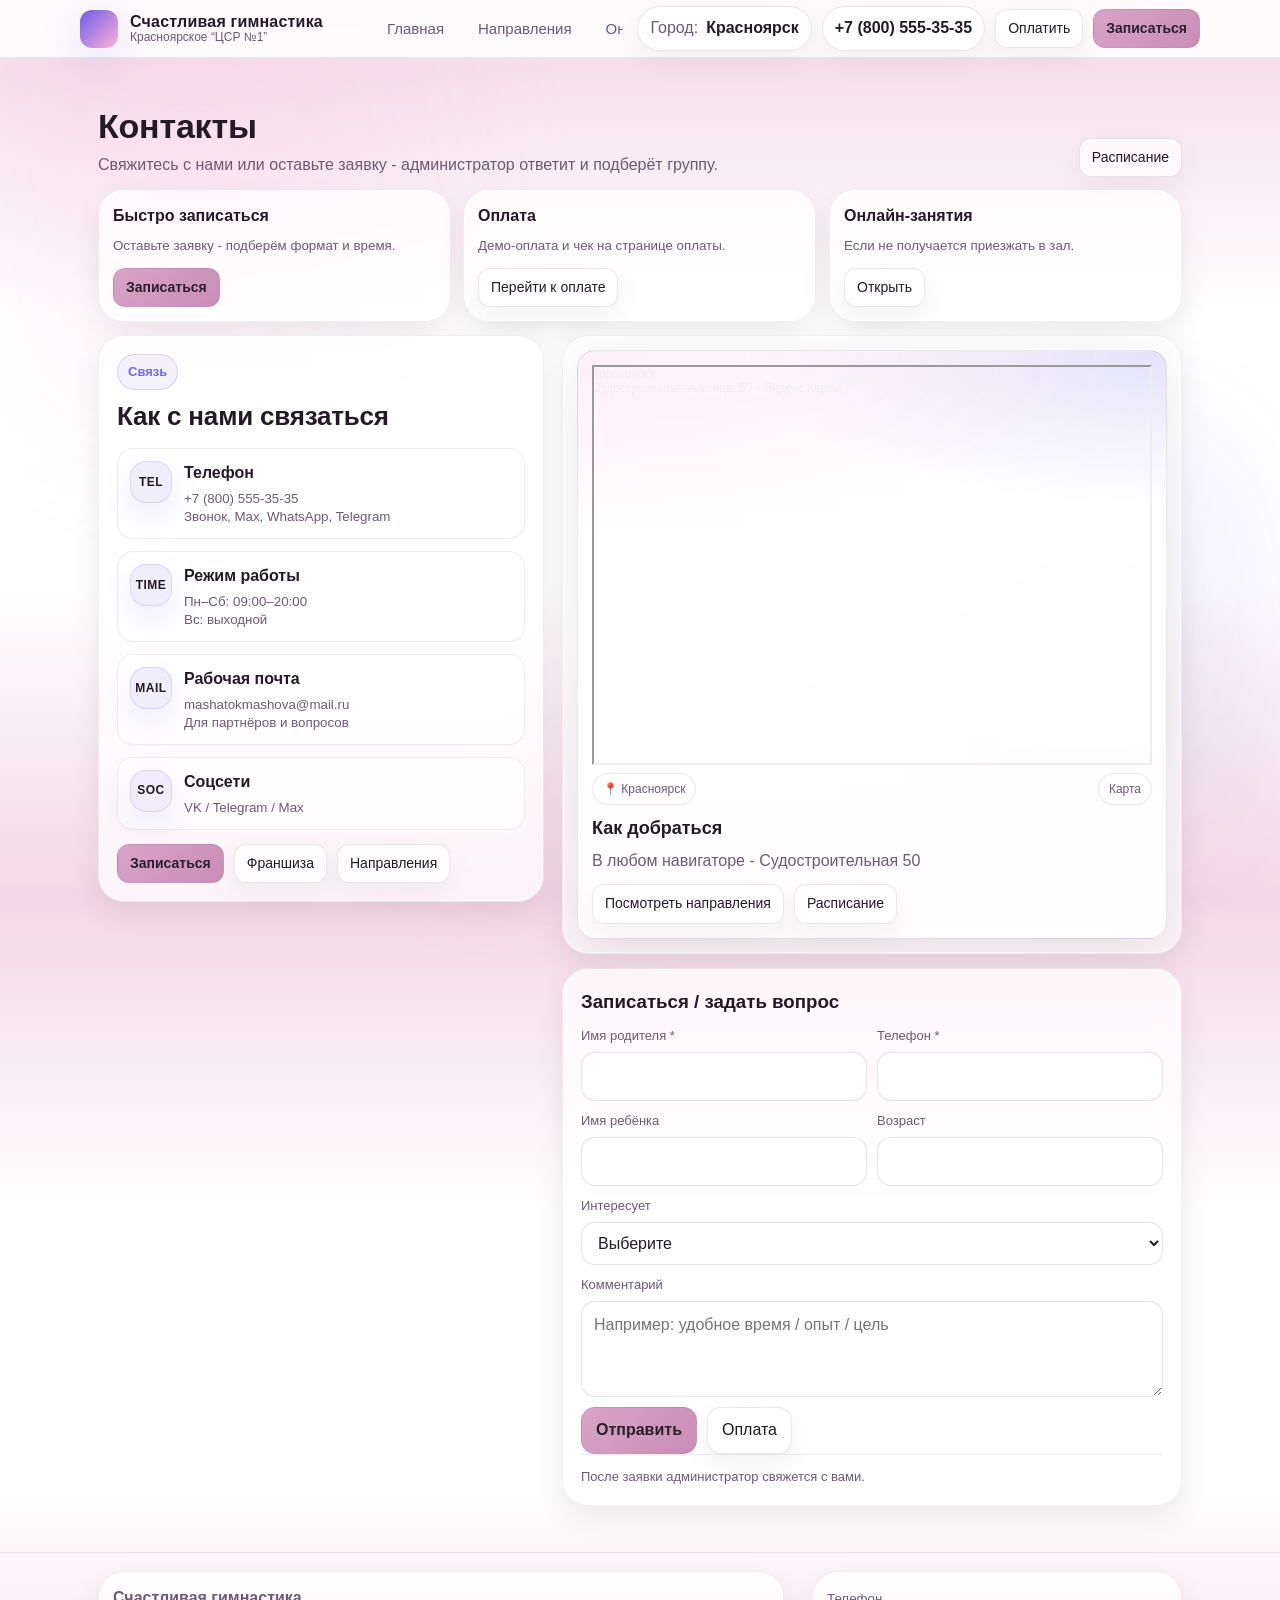
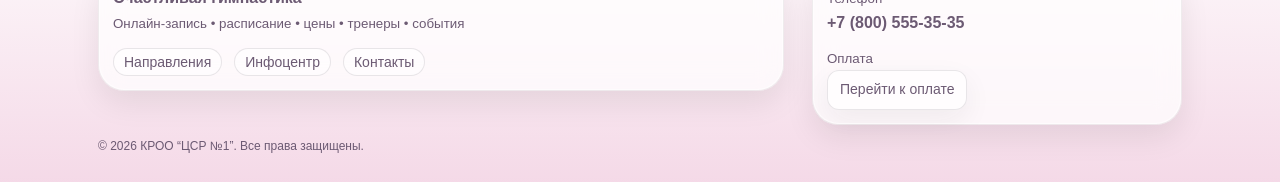
==== contacts.html @ ccf38a75 "w8_4_review" ====
<!-- contacts.html -->
<!doctype html>
<html lang="ru">
<head>
  <meta charset="utf-8" />
  <meta name="viewport" content="width=device-width,initial-scale=1" />
  <title>Контакты - Счастливая гимнастика</title>
  <meta name="description" content="Контакты школы: телефон, адрес, режим работы, запись." />
  <link rel="stylesheet" href="assets/css/style.css" />

  <style>
    .contactGrid{
      display:grid;
      grid-template-columns: 1.2fr .8fr;
      gap:18px;
      align-items:start;
      margin-top:12px;
    }
    @media (max-width: 980px){
      .contactGrid{ grid-template-columns: 1fr; }
    }

    .contactCard{ padding:18px; }
    .contactList{ margin-top:12px; display:grid; gap:12px; }

    .cItem{
      display:flex;
      gap:12px;
      align-items:flex-start;
      padding:12px 12px;
      border-radius:16px;
      border:1px solid rgba(35,26,38,.08);
      background: rgba(255,255,255,.65);
    }
    .cIcon{
      width:42px;
      height:42px;
      border-radius:16px;
      display:grid;
      place-items:center;
      background: rgba(108,92,231,.10);
      border:1px solid rgba(108,92,231,.18);
      box-shadow: 0 12px 32px rgba(108,92,231,.12);
      flex:0 0 auto;
      font-weight:900;
      letter-spacing:.5px;
      font-size:12px;
    }
    .cBody strong{ display:block; margin-bottom:4px; }
    .cBody small{ color:var(--muted); display:block; line-height:1.35; }

    .contactActions{
      margin-top:14px;
      display:flex;
      gap:10px;
      flex-wrap:wrap;
    }

    .mapCard{ padding:14px; overflow:hidden; }
    .mapMock{
      border-radius:18px;
      border:1px solid rgba(35,26,38,.10);
      background:
        radial-gradient(900px 320px at 0% 0%, rgba(255,179,217,.22), transparent 60%),
        radial-gradient(700px 260px at 100% 0%, rgba(108,92,231,.18), transparent 60%),
        rgba(255,255,255,.78);
      box-shadow: 0 18px 60px rgba(35,26,38,.10);
      min-height: 320px;
      padding:14px;
      display:flex;
      flex-direction:column;
      justify-content:space-between;
    }
    .mapMockTop{
      display:flex;
      justify-content:space-between;
      gap:10px;
      align-items:flex-start;
    }
    .mapPin{
      display:inline-flex;
      gap:8px;
      align-items:center;
      padding:6px 10px;
      border-radius:999px;
      background: rgba(255,255,255,.78);
      border:1px solid rgba(35,26,38,.10);
      color: var(--muted);
      font-size:12px;
      white-space:nowrap;
    }
    .mapTitle{
      margin:10px 0 6px;
      font-size:18px;
    }
    .mapText{
      margin:0;
      color:var(--muted);
      line-height:1.45;
      max-width: 520px;
    }
    .mapFoot{
      display:flex;
      gap:10px;
      flex-wrap:wrap;
      margin-top:12px;
    }

    /* форма */
    .contactForm{ padding:18px; }
    .contactForm .grid2{ grid-template-columns: 1fr 1fr; }
    @media (max-width: 520px){
      .contactForm .grid2{ grid-template-columns: 1fr; }
    }

    /* маленький блок “быстро” */
    .quickRow{
      display:grid;
      grid-template-columns: repeat(3, 1fr);
      gap:12px;
      margin-top:12px;
    }
    @media (max-width: 980px){
      .quickRow{ grid-template-columns: 1fr; }
    }
    .quick{
      padding:14px;
    }
    .quick strong{ display:block; margin-bottom:4px; }
    .quick small{ color:var(--muted); }
  </style>
</head>
<body>

  <div class="topbar">
    <div class="container">
      <div class="header">
        <a class="brand" href="index.html">
          <div class="brand__logo" aria-hidden="true"></div>
          <div class="brand__text">
            <div class="brand__name">Счастливая гимнастика</div>
            <div class="brand__tag">Красноярское “ЦСР №1”</div>          </div>
        </a>

        <nav class="nav">
          <a href="index.html">Главная</a>
          <a href="directions.html">Направления</a>
          <a href="online.html">Онлайн-занятия</a>
          <a href="gallery.html">Галерея</a>
          <a href="team.html">Тренеры</a>
          <a href="infocenter.html">Инфоцентр</a>
          <a href="franchise.html">Франшиза</a>
          <a class="active" href="contacts.html">Контакты</a>
        </nav>

        <div class="header__right">
          <span class="pill">Город: <strong>Красноярск</strong></span>
          <a class="pill" href="tel:+78005553535"><strong>+7 (800) 555-35-35</strong></a>
          <a class="btn btn--sm" href="pay.html" target="_blank" rel="noopener">Оплатить</a>
          <a class="btn btn--brand btn--sm" href="#write">Записаться</a>
          <button class="burger" data-burger aria-label="Открыть меню">≡</button>
        </div>
      </div>

      <div class="mobileNav" data-mobile-nav>
        <a href="index.html">Главная</a>
        <a href="directions.html">Направления</a>
        <a href="online.html">Онлайн-занятия</a>
        <a href="gallery.html">Галерея</a>
        <a href="team.html">Тренеры</a>
        <a href="infocenter.html">Инфоцентр</a>
        <a href="franchise.html">Франшиза</a>
        <a class="active" href="contacts.html">Контакты</a>
      </div>
    </div>
  </div>

  <main class="section">
    <div class="container">
      <div class="section__head">
        <div>
          <h1 class="h2" style="font-size:34px;">Контакты</h1>
          <p class="sub">Свяжитесь с нами или оставьте заявку - администратор ответит и подберёт группу.</p>
        </div>
        <a class="btn btn--sm" href="infocenter.html#schedule">Расписание</a>
      </div>

      <div class="quickRow">
        <div class="card quick">
          <strong>Быстро записаться</strong>
          <small>Оставьте заявку - подберём формат и время.</small>
          <div style="margin-top:10px;">
            <a class="btn btn--brand btn--sm" href="#write">Записаться</a>
          </div>
        </div>
        <div class="card quick">
          <strong>Оплата</strong>
          <small>Демо-оплата и чек на странице оплаты.</small>
          <div style="margin-top:10px;">
            <a class="btn btn--sm" href="pay.html" target="_blank" rel="noopener">Перейти к оплате</a>
          </div>
        </div>
        <div class="card quick">
          <strong>Онлайн-занятия</strong>
          <small>Если не получается приезжать в зал.</small>
          <div style="margin-top:10px;">
            <a class="btn btn--sm" href="online.html">Открыть</a>
          </div>
        </div>
      </div>

      <div class="contactGrid">
        <!-- LEFT -->
        <div class="card contactCard">
          <span class="kicker">Связь</span>
          <h2 class="h2" style="font-size:26px; margin-top:6px;">Как с нами связаться</h2>

          <div class="contactList">
            <div class="cItem">
              <div class="cIcon">TEL</div>
              <div class="cBody">
                <strong>Телефон</strong>
                <small><a href="tel:+78005553535">+7 (800) 555-35-35</a></small>
                <small>Звонок, Max, WhatsApp, Telegram</small>
              </div>
            </div>

            <div class="cItem">
              <div class="cIcon">TIME</div>
              <div class="cBody">
                <strong>Режим работы</strong>
                <small>Пн–Сб: 09:00–20:00</small>
                <small>Вс: выходной</small>
              </div>
            </div>

            <div class="cItem">
              <div class="cIcon">MAIL</div>
              <div class="cBody">
                <strong>Рабочая почта</strong>
                <small><a href="mailto:info@gymnastika-demo.ru">mashatokmashova@mail.ru</a></small>
                <small>Для партнёров и вопросов</small>
              </div>
            </div>

            <div class="cItem">
              <div class="cIcon">SOC</div>
              <div class="cBody">
                <strong>Соцсети</strong>
                <small>VK / Telegram / Max</small>
                <small style="opacity:.8"></small>
              </div>
            </div>
          </div>

          <div class="contactActions">
            <a class="btn btn--brand btn--sm" href="#write">Записаться</a>
            <a class="btn btn--sm" href="franchise.html">Франшиза</a>
            <a class="btn btn--sm" href="directions.html">Направления</a>
          </div>
        </div>
        <div>
          <div class="card mapCard">
            <div class="mapMock">
              <div style="position:relative;overflow:hidden;"><a href="https://yandex.ru/maps/62/krasnoyarsk/?utm_medium=mapframe&utm_source=maps" style="color:#eee;font-size:12px;position:absolute;top:0px;">Красноярск</a><a href="https://yandex.ru/maps/62/krasnoyarsk/house/sudostroitelnaya_ulitsa_50/bUsYfgRpQEAOQFtvfXV5cHtnZg==/?ll=92.840199%2C55.982173&utm_medium=mapframe&utm_source=maps&z=18.6" style="color:#eee;font-size:12px;position:absolute;top:14px;">Судостроительная улица, 50 - Яндекс Карты</a><iframe src="https://yandex.ru/map-widget/v1/?ll=92.840199%2C55.982173&mode=whatshere&whatshere%5Bpoint%5D=92.839591%2C55.981780&whatshere%5Bzoom%5D=17&z=18.6" width="560" height="400" frameborder="1" allowfullscreen="true" style="position:relative;"></iframe></div>
              <div class="mapMockTop">
                <span class="mapPin">📍 Красноярск</span>
                <span class="mapPin">Карта</span>
              </div>

              <div>
                <h3 class="mapTitle">Как добраться</h3>
                <p class="mapText">
                  В любом навигаторе - Судостроительная 50
                </p>
              </div>

              <div class="mapFoot">
                <a class="btn btn--sm" href="directions.html">Посмотреть направления</a>
                <a class="btn btn--sm" href="infocenter.html#schedule">Расписание</a>
              </div>
            </div>
          </div>

          <div class="card form contactForm" id="write" style="margin-top:14px;">
            <h3>Записаться / задать вопрос</h3>
            <form data-form>
              <div class="grid2">
                <div class="field">
                  <div class="label">Имя родителя *</div>
                  <input class="input" name="parent" required />
                </div>
                <div class="field">
                  <div class="label">Телефон *</div>
                  <input class="input" name="phone" required />
                </div>
              </div>

              <div class="grid2">
                <div class="field">
                  <div class="label">Имя ребёнка</div>
                  <input class="input" name="child" />
                </div>
                <div class="field">
                  <div class="label">Возраст</div>
                  <input class="input" type="number" name="age" min="3" max="16" />
                </div>
              </div>

              <div class="field">
                <div class="label">Интересует</div>
                <select class="select" name="interest">
                  <option value="">Выберите</option>
                  <option>Художественная гимнастика</option>
                  <option>Эстетическая гимнастика</option>
                  <option>ОФП</option>
                  <option>Футбол</option>
                  <option>Онлайн-занятия</option>
                </select>
              </div>

              <div class="field">
                <div class="label">Комментарий</div>
                <textarea class="textarea" name="comment" placeholder="Например: удобное время / опыт / цель"></textarea>
              </div>

              <div class="form__actions">
                <button class="btn btn--brand" type="submit">Отправить</button>
                <a class="btn" href="pay.html" target="_blank" rel="noopener">Оплата</a>
              </div>

              <div class="note">После заявки администратор свяжется с вами.</div>
            </form>
          </div>
        </div>
      </div>

    </div>
  </main>

  <footer class="footer">
    <div class="container">
      <div class="footer__grid">
        <div class="card" style="padding:14px;">
          <strong>Счастливая гимнастика</strong><br/>
          <small>Онлайн-запись • расписание • цены • тренеры • события</small>
          <div class="footlinks">
            <a href="directions.html">Направления</a>
            <a href="infocenter.html">Инфоцентр</a>
            <a href="contacts.html">Контакты</a>
          </div>
        </div>
        <div class="card" style="padding:14px;">
          <div><small>Телефон</small><br/><a href="tel:+78005553535"><strong>+7 (800) 555-35-35</strong></a></div>
          <div style="margin-top:10px;"><small>Оплата</small><br/>
            <a class="btn btn--sm" href="pay.html" target="_blank" rel="noopener">Перейти к оплате</a>
          </div>
        </div>
      </div>
      <div style="margin-top:12px; color:var(--muted); font-size:12px;">
        © <span id="y"></span> КРОО “ЦСР №1”. Все права защищены.
      </div>
    </div>
  </footer>

  <div class="modal" data-modal aria-hidden="true">
    <div class="modal__card">
      <div class="modal__top">
        <div class="modal__title" data-modal-title>Фото</div>
        <button class="btn btn--sm modal__close" data-modal-close type="button">Закрыть</button>
      </div>
      <img class="modal__img" data-modal-img alt="Фото">
    </div>
  </div>

  <script src="assets/js/main.js"></script>
  <script>document.getElementById('y').textContent = new Date().getFullYear();</script>
</body>
</html>
---- assets/css/style.css ----
:root{
  --bg:#fbfbff;
  --surface:#ffffff;
  --text:#231a26;
  --muted:#6c5a73;

  --brand:#6c5ce7;
  --brand2:#ffb3d9;

  --line:rgba(108,92,231,.16);
  --shadow: 0 18px 60px rgba(35,26,38,.10);
  --radius:18px;
  --radius2:26px;
  --container: 1120px;
  --focus: 0 0 0 4px rgba(108,92,231,.18);
  --font: ui-sans-serif, system-ui, -apple-system, Segoe UI, Roboto, Arial, "Noto Sans", "Helvetica Neue", sans-serif;

  --ease: cubic-bezier(.2,.8,.2,1);
}

*{box-sizing:border-box}
html,body{height:100%}
html{ scroll-behavior: smooth; }

body{
  margin:0;
font-family: 'Montserrat', sans-serif;
  background: linear-gradient(
    to bottom,
    #f4d7e6 0%,
    #ffffff 35%,
    #ffffff 65%,
    #f4d7e6 100%
  );
  color:var(--text);
  line-height:1.55;
  padding-top:78px !important;
  animation: pageIn .5s ease;
}

@keyframes pageIn{
  from{opacity:0; transform:translateY(10px);}
  to{opacity:1; transform:translateY(0);}
}

a{color:inherit; text-decoration:none}
img{max-width:100%; display:block}
button,input,select,textarea{font:inherit}
small{color:var(--muted)}
::selection{background:rgba(108,92,231,.18)}

.container{max-width:var(--container); margin:0 auto; padding:0 18px}

/* ===== TOPBAR ===== */
.topbar{
  position: fixed !important;
  top: 0 !important;
  left: 0 !important;
  right: 0 !important;
  z-index: 9999 !important;

  backdrop-filter: blur(10px);
  background: rgba(255,255,255,.88) !important;
  border-bottom: 1px solid rgba(35,26,38,.08) !important;

  --shrink: 0;
  transition: background .2s ease, box-shadow .2s ease;
  box-shadow: 0 calc(var(--shrink) * 6px) calc(var(--shrink) * 20px) rgba(0,0,0,.08);
}

.topbar--scrolled{
  background: rgba(255,255,255,.95) !important;
  backdrop-filter: blur(14px);
  border-bottom: 1px solid rgba(35,26,38,.10) !important;
  box-shadow: 0 10px 30px rgba(0,0,0,.06);
}

.topbar .container{
  max-width: 1200px;
  margin: 0 auto;
  padding: 0 40px;
}

.header{
  display:flex !important;
  align-items:center !important;
  justify-content:space-between !important;
  gap:14px !important;
}

.topbar .header{
  padding: calc(6px - var(--shrink) * 4px) 0;
  transition: padding .1s linear;
}

.brand{display:flex; align-items:center; gap:12px; flex:0 0 auto !important;}
.brand__logo{
  width:38px;
  height:38px;
  border-radius:12px;
  background:linear-gradient(135deg, var(--brand), var(--brand2));
  box-shadow: 0 14px 40px rgba(108,92,231,.18);
  transition: width .1s linear, height .1s linear;
}
.topbar .brand__logo{
  width: calc(38px - var(--shrink) * 10px);
  height: calc(38px - var(--shrink) * 10px);
}

.brand__text{display:flex; flex-direction:column; line-height:1.15}
.brand__name{
  font-weight:800;
  letter-spacing:.2px;
  transition: font-size .1s linear;
}
.topbar .brand__name{
  font-size: calc(16px - var(--shrink) * 2px);
}
.brand__tag{font-size:12px; color:var(--muted)}

/* ===== NAV WRAP + FADE ===== */
.nav-wrapper{
  position: relative;
  flex: 1 1 auto;
  display: flex;
  align-items: center;
  min-width: 0;
}

/* прокручиваемое меню */
.nav{
  flex: 1 1 auto;
  min-width: 0 !important;

  display:flex !important;
  align-items:center !important;
  justify-content:flex-start !important;
  gap:14px !important;

  overflow-x:auto !important;
  overflow-y:hidden !important;

  white-space:nowrap !important;
  -webkit-overflow-scrolling: touch;

  scrollbar-width: none;
  padding: 0 40px;
}

.nav::-webkit-scrollbar{ display:none; }

.nav a{
  flex: 0 0 auto;
  position: relative;
  padding:8px 10px;
  font-size:14px;
  border-radius:12px;
  color:var(--muted);
  transition: color .18s var(--ease), background .18s var(--ease), transform .18s var(--ease), padding .1s linear, font-size .1s linear;
}

/* shrink в топбаре */
.topbar .nav a{
  padding: calc(10px - var(--shrink) * 4px)
           calc(10px - var(--shrink) * 2px);
  font-size: calc(15px - var(--shrink) * 1px);
}

/* underline */
.nav a::after{
  content:"";
  position:absolute;
  left:10px; right:10px; bottom:6px;
  height:2px;
  border-radius:99px;
  background: linear-gradient(90deg, var(--brand), var(--brand2));
  transform: scaleX(0);
  transform-origin:left;
  transition: transform .22s var(--ease);
  opacity:.9;
}

.nav a:hover{
  background:rgba(35,26,38,.04);
  color:var(--text);
  transform: translateY(-1px);
}
.nav a:hover::after{transform: scaleX(.65)}

.nav a.active{
  color:var(--text);
  background: rgba(108,92,231,.10);
  border:1px solid rgba(108,92,231,.18);
  box-shadow: 0 4px 14px rgba(108,92,231,.15);
}
.nav a.active::after{transform: scaleX(1)}

/* fade подсказка, что меню прокручивается */
.nav-wrapper::before,
.nav-wrapper::after{
  content:"";
  position:absolute;
  top:0;
  width:40px;
  height:100%;
  pointer-events:none;
  z-index:5;
}
.nav-wrapper::before{
  left:0;
  background: linear-gradient(to right, rgba(255,255,255,.95), rgba(255,255,255,0));
}
.nav-wrapper::after{
  right:0;
  background: linear-gradient(to left, rgba(255,255,255,.95), rgba(255,255,255,0));
}

.header__right{
  flex:0 0 auto !important;
  display:flex !important;
  align-items:center !important;
  gap:10px !important;
  justify-content:flex-end !important;
  flex-wrap:nowrap;
}

.pill{
  display:inline-flex; align-items:center; gap:8px;
  padding:9px 12px;
  border:1px solid rgba(35,26,38,.10);
  background:rgba(255,255,255,.70);
  border-radius:999px;
  color:var(--muted);
  white-space:nowrap;
  box-shadow: 0 10px 28px rgba(35,26,38,.06);
}
.pill strong{color:var(--text)}

.btn{
  display:inline-flex; align-items:center; justify-content:center; gap:10px;
  padding:10px 14px;
  border-radius:14px;
  border:1px solid rgba(35,26,38,.10);
  background:rgba(255,255,255,.70);
  color:var(--text);
  cursor:pointer;
  transition: transform .18s var(--ease), background .18s var(--ease), border-color .18s var(--ease), box-shadow .18s var(--ease);
  box-shadow: 0 10px 28px rgba(35,26,38,.06);
}
.btn:hover{
  background:rgba(255,255,255,.92);
  transform: translateY(-1px);
  border-color: rgba(108,92,231,.22);
  box-shadow: 0 16px 34px rgba(35,26,38,.09);
}
.btn:focus{outline:none; box-shadow:var(--focus)}

.btn--brand{
  background: linear-gradient(135deg, #d9a4c8, #c88db6);
  color:#2b1f2e;
  border:1px solid rgba(0,0,0,.06);
  font-weight:600;
  box-shadow:none;
  transition: all .25s ease;
  position:relative;
  overflow:hidden;
}
.btn--brand:hover{
  background:#c88db6;
  transform: translateY(-2px);
  box-shadow: 0 22px 48px rgba(108,92,231,.22);
}
.btn--brand::after{
  content:"";
  position:absolute;
  top:0;
  left:-120%;
  width:100%;
  height:100%;
  background:linear-gradient(120deg, transparent, rgba(255,255,255,.4), transparent);
  transform:skewX(-20deg);
  transition: all .6s ease;
}
.btn--brand:hover::after{ left:120%; }

.btn--ghost{background:transparent; box-shadow:none}
.btn--ghost:hover{background:rgba(35,26,38,.04); box-shadow:none}
.btn--sm{padding:8px 12px; border-radius:12px; font-size:14px}

.burger{
  display:none;
  width:42px; height:42px; border-radius:14px;
  border:1px solid rgba(35,26,38,.10);
  background:rgba(255,255,255,.72);
  color:var(--text);
  box-shadow: 0 10px 28px rgba(35,26,38,.06);
}

.mobileNav{
  display:none;
  border-top:1px solid rgba(35,26,38,.08);
  padding:10px 0 12px;
}
.mobileNav.open{display:block; animation: drop .18s var(--ease) both}
@keyframes drop{from{opacity:0; transform: translateY(-6px)} to{opacity:1; transform: translateY(0)}}
.mobileNav a{
  display:block;
  padding:10px 10px;
  border-radius:12px;
  color:var(--muted);
  transition: background .18s var(--ease), color .18s var(--ease);
}
.mobileNav a:hover{background:rgba(35,26,38,.04); color:var(--text)}
.mobileNav a.active{
  color:var(--text);
  background: rgba(108,92,231,.10);
  border:1px solid rgba(108,92,231,.18);
}

/* ===== UI BLOCKS ===== */
.card{
  border:1px solid rgba(0,0,0,.06);
  background: rgba(255,255,255,.72);
  backdrop-filter: blur(12px);
  -webkit-backdrop-filter: blur(12px);
  border-radius: var(--radius2);
  box-shadow: 0 12px 30px rgba(0,0,0,.08);
  transition: all .3s cubic-bezier(.2,.8,.2,1);
  position:relative;
  z-index:2;
}
.card::before{
  content:"";
  position:absolute;
  inset:0;
  border-radius:inherit;
  pointer-events:none;
  border:1px solid rgba(255,255,255,.55);
}
.card:hover{
  transform: translateY(-6px);
  border-color: rgba(108,92,231,.16);
  box-shadow: 0 26px 70px rgba(35,26,38,.12);
}

.section{padding:22px 0; position:relative; z-index:2}
.section__head{display:flex; align-items:flex-end; justify-content:space-between; gap:12px; margin-bottom:12px}
.h2{margin:0; font-size:26px; letter-spacing:-.2px}
.sub{margin:0; color:var(--muted)}

.hero{
  padding:60px 0 100px;
  background:transparent;
  position:relative;
  overflow:hidden;
}

.hero__grid{display:grid; grid-template-columns: 1.2fr .8fr; gap:18px; align-items:start}
.hero__left{
  padding:26px;
  background:#ffffff;
  border-radius:24px;
  box-shadow: 0 20px 40px rgba(0,0,0,.08);
}
.hero__right{
  padding:18px;
  display:flex;
  flex-direction:column;
  gap:12px;
  animation: floatCard 6s ease-in-out infinite;
}

.kicker{
  display:inline-flex; align-items:center; gap:8px;
  padding:7px 10px;
  border-radius:999px;
  border:1px solid rgba(108,92,231,.20);
  background: rgba(108,92,231,.08);
  color: rgba(108,92,231,.92);
  font-weight:800;
  font-size:13px;
}

.h1{
  font-size:40px;
  font-weight:800;
  color:#2b1f2e;
}

.lead{color:var(--muted); font-size:16px; max-width:58ch}
.hero__actions{display:flex; gap:10px; flex-wrap:wrap; margin-top:16px}
.hero__meta{margin-top:16px; display:flex; gap:10px; flex-wrap:wrap}

.badge{
  padding:10px 12px;
  border-radius:16px;
  border:1px solid rgba(35,26,38,.10);
  background: rgba(255,255,255,.70);
  color: var(--muted);
  box-shadow: 0 10px 28px rgba(35,26,38,.06);
}
.badge strong{color:var(--text)}

.form{padding:16px}
.form h3{margin:0 0 10px}
.grid2{display:grid; grid-template-columns:1fr 1fr; gap:10px}
.field{display:flex; flex-direction:column; gap:6px; margin-bottom:10px}
.label{font-size:13px; color:var(--muted)}
.input,.select,.textarea{
  width:100%;
  padding:11px 12px;
  border-radius:14px;
  border:1px solid rgba(35,26,38,.12);
  background: rgba(255,255,255,.92);
  color: var(--text);
  transition: box-shadow .18s var(--ease), border-color .18s var(--ease), transform .18s var(--ease);
}
.input:hover,.select:hover,.textarea:hover{transform: translateY(-1px); border-color: rgba(108,92,231,.18)}
.textarea{min-height:96px; resize:vertical}
.input:focus,.select:focus,.textarea:focus{outline:none; box-shadow:var(--focus); border-color: rgba(108,92,231,.28)}
.form__actions{display:flex; gap:10px; flex-wrap:wrap; margin-top:8px}
.note{border-top:1px solid rgba(35,26,38,.08); padding-top:12px; color:var(--muted); font-size:13px}

.formMsg{
  margin-top:10px;
  padding:10px 12px;
  border-radius:14px;
  border:1px solid rgba(35,26,38,.10);
  background: rgba(255,255,255,.75);
  color: var(--text);
  display:none;
  box-shadow: 0 10px 28px rgba(35,26,38,.06);
}
.formMsg.show{display:block; animation: pop .22s var(--ease) both}
.formMsg.ok{border-color: rgba(108,92,231,.22); background: rgba(108,92,231,.08)}
.formMsg.err{border-color: rgba(255,86,120,.22); background: rgba(255,86,120,.08)}
@keyframes pop{from{opacity:0; transform: translateY(6px)} to{opacity:1; transform: translateY(0)}}

/* ===== TILES / LAYOUT ===== */
.cards{display:grid; grid-template-columns: repeat(12, 1fr); gap:12px}

.tile{
  grid-column: span 4;
  padding:16px;
  transition: transform .35s ease, box-shadow .35s ease;
}
.tile:nth-child(1){ transform: rotate(-1deg); }
.tile:nth-child(2){ transform: rotate(.8deg); }
.tile:nth-child(3){ transform: rotate(-.6deg); }
.tile:hover{transform: translateY(-2px)}
.tile h3{margin:6px 0 6px}
.tile p{margin:0; color:var(--muted)}
.tile .icon{
  width:44px; height:44px; border-radius:14px;
  background: rgba(108,92,231,.10);
  border:1px solid rgba(108,92,231,.18);
  display:flex; align-items:center; justify-content:center;
  color: rgba(108,92,231,.92);
  font-weight:900;
}

.split{display:grid; grid-template-columns: 1fr 1fr; gap:12px}
.grid3{display:grid; grid-template-columns: repeat(3, 1fr); gap:12px}
.person{padding:14px; display:flex; gap:12px; align-items:center}
.avatar{
  width:54px; height:54px; border-radius:16px;
  background: rgba(255,255,255,.80);
  border:1px solid rgba(35,26,38,.10);
  overflow:hidden;
}
.person h4{margin:0}
.person p{margin:2px 0 0; color:var(--muted); font-size:13px}
.tags{display:flex; gap:6px; flex-wrap:wrap; margin-top:6px}
.tag{
  font-size:12px;
  padding:6px 8px;
  border-radius:999px;
  border:1px solid rgba(35,26,38,.10);
  background: rgba(255,255,255,.70);
  color: var(--muted);
}

/* ===== GALLERY ===== */
.gallery{display:grid; grid-template-columns: repeat(12, 1fr); gap:10px}
.g-item{
  grid-column: span 3;
  border-radius:18px;
  overflow:hidden;
  border:1px solid rgba(0,0,0,.08);
  background:#ffffff;
  cursor:pointer;
  position:relative;
  transition: transform .3s ease, box-shadow .3s ease;
  box-shadow: 0 8px 20px rgba(0,0,0,.06);
}
.g-item::after{
  content:"";
  position:absolute;
  inset:0;
  background: linear-gradient(
    180deg,
    rgba(255,255,255,0) 40%,
    rgba(0,0,0,0.05)
  );
  opacity:0;
  transition: opacity .3s ease;
}
.g-item img{
  width:100%;
  height:100%;
  object-fit:cover;
}
.g-item:hover{
  transform: translateY(-2px);
  border-color: rgba(108,92,231,.18);
  box-shadow: 0 18px 46px rgba(35,26,38,.10);
}
.g-item:hover::after{opacity:1}
.g-item:hover img{transform: scale(1.04)}
.g-item .cap{
  position:absolute; left:10px; bottom:10px;
  padding:7px 10px;
  border-radius: 999px;
  background: rgba(255,255,255,.70);
  border:1px solid rgba(35,26,38,.10);
  font-size:12px;
  color: var(--text);
  backdrop-filter: blur(8px);
}

/* ===== TABLE ===== */
.tableWrap{overflow:auto; border-radius:18px; border:1px solid rgba(35,26,38,.10); background: rgba(255,255,255,.65)}
table{
  width:100%;
  border-collapse:collapse;
  min-width:740px;
  background: transparent;
}
th,td{padding:12px 12px; border-bottom:1px solid rgba(35,26,38,.08); text-align:left}
th{color:var(--muted); font-weight:800; background: rgba(255,255,255,.75)}
tr:hover td{background: rgba(108,92,231,.04)}

/* ===== ACCORDION ===== */
.accordion .acc{
  border:1px solid rgba(35,26,38,.10);
  border-radius:16px;
  overflow:hidden;
  background: rgba(255,255,255,.72);
  margin-bottom:10px;
  box-shadow: 0 10px 28px rgba(35,26,38,.06);
}
.acc button{
  width:100%;
  text-align:left;
  padding:12px 14px;
  border:0;
  background:transparent;
  color:var(--text);
  cursor:pointer;
  display:flex; align-items:center; justify-content:space-between; gap:10px;
  transition: background .18s var(--ease);
}
.acc button:hover{background: rgba(108,92,231,.04)}
.acc .body{padding:0 14px 12px; color:var(--muted); display:none}
.acc.open .body{display:block; animation: pop .20s var(--ease) both}

/* ===== FOOTER ===== */
.footer{
  margin-top:24px;
  border-top:1px solid rgba(35,26,38,.08);
  padding:18px 0 26px;
  color:var(--muted);
  position:relative;
  z-index:2;
}

.footer__grid{
  display:grid;
  grid-template-columns: 1.3fr .7fr;
  gap:28px;
  align-items:start;
}

.footer h3{
  margin:0 0 8px;
  font-size:18px;
  font-weight:700;
  color:var(--text);
}

.footer p{
  margin:6px 0;
  color:var(--muted);
  font-size:14px;
}

.footer .footlinks{
  margin-top:14px;
  gap:16px;
}

.footer .footlinks a{
  font-size:14px;
  position:relative;
  transition: color .2s ease;
}

.footer .footlinks a::after{
  content:"";
  position:absolute;
  left:0;
  bottom:-3px;
  width:0%;
  height:2px;
  background: linear-gradient(90deg, var(--brand), var(--brand2));
  transition: width .25s ease;
}

.footer .footlinks a:hover{ color:var(--text); }
.footer .footlinks a:hover::after{ width:100%; }

.footer .contactBox{
  display:flex;
  flex-direction:column;
  gap:12px;
  align-items:flex-start;
}

.footer .contactBox strong{
  font-size:18px;
  letter-spacing:.3px;
}

.footer a{color:var(--muted)}
.footer a:hover{color:var(--text)}
.footlinks{display:flex; gap:10px; flex-wrap:wrap; margin-top:10px}

/* ===== MODAL ===== */
.modal{
  position:fixed; inset:0;
  background: rgba(20,16,26,.56);
  display:none;
  align-items:center; justify-content:center;
  padding:18px;
  z-index:100;
  opacity:0;
  transition: opacity .18s var(--ease);
}
.modal.open{display:flex; opacity:1}
.modal__card{
  width:min(980px, 100%);
  border-radius: 20px;
  border:1px solid rgba(255,255,255,.22);
  background: rgba(255,255,255,.92);
  box-shadow: 0 28px 80px rgba(0,0,0,.18);
  overflow:hidden;
  transform: translateY(10px) scale(.98);
  transition: transform .18s var(--ease);
}
.modal.open .modal__card{transform: translateY(0) scale(1)}
.modal__top{
  display:flex; justify-content:space-between; align-items:center;
  padding:12px 12px;
  border-bottom:1px solid rgba(35,26,38,.10);
}
.modal__title{color:var(--muted); font-size:13px}
.modal__close{border:1px solid rgba(35,26,38,.10); background: rgba(255,255,255,.75)}
.modal__img{width:100%; max-height:70vh; object-fit:contain; background:#0c0b10}

/* ===== REVEAL ===== */
.reveal{
  opacity:0;
  transform: translateY(12px);
  transition: opacity .55s var(--ease), transform .55s var(--ease);
  will-change: opacity, transform;
}
.reveal.in{
  opacity:1;
  transform: translateY(0);
}

/* ===== HERO DECOR + ANIMS ===== */
.hero::before,
.hero::after{
  content:"";
  position:absolute;
  border-radius:999px;
  pointer-events:none;
  filter: blur(0px);
  animation: floatBubble 16s ease-in-out infinite;
}

.hero::before{
  width:420px;
  height:420px;
  background: radial-gradient(circle, #ffb3d9 0%, transparent 70%);
  top:-120px;
  left:-120px;
}

.hero::after{
  width:160px;
  height:160px;
  background: radial-gradient(circle, #6c5ce7 0%, transparent 70%);
  bottom:-140px;
  right:-120px;
  animation-duration:18s;
}

@keyframes floatBubble{
  0%{ transform:translateY(0) translateX(0) scale(1); }
  50%{ transform:translateY(30px) translateX(20px) scale(1.05); }
  100%{ transform:translateY(-20px) translateX(-10px) scale(1.02); }
}

.hero .h1{
  animation: fadeUp 0.9s ease forwards;
  opacity:0;
}
.hero .lead{
  animation: fadeUp 1.2s ease forwards;
  opacity:0;
}
@keyframes fadeUp{
  from{ opacity:0; transform:translateY(20px); }
  to{ opacity:1; transform:translateY(0); }
}
@keyframes floatCard{
  0%{ transform:translateY(0); }
  50%{ transform:translateY(-6px); }
  100%{ transform:translateY(0); }
}

/* ===== GLOBAL BUBBLES ===== */
.global-bubbles{
  position:fixed;
  inset:0;
  pointer-events:none;
  z-index:0;
  overflow:hidden;
}
.global-bubbles span{
  position:absolute;
  bottom:-120px;
  border-radius:50%;
  background: radial-gradient(circle at 30% 30%, rgba(255,255,255,.95), rgba(255,255,255,.4) 45%, rgba(255,255,255,.15));
  box-shadow:
    inset -8px -8px 16px rgba(255,255,255,.6),
    inset 6px 6px 14px rgba(255,255,255,.25),
    0 20px 40px rgba(255,120,190,.25);
  animation: riseGlobal linear infinite;
  opacity:.7;
}
@keyframes riseGlobal{
  0%{ transform: translateY(0) scale(1); opacity:.7; }
  100%{ transform: translateY(-120vh) scale(1.4); opacity:0; }
}

/* ===== ADVANTAGES ===== */
#advantages{
  padding:0px 0;
  position:relative;
  background:transparent;
  z-index:1;
}

/* ===== CONTENT OVER BUBBLES ===== */
.topbar,
.footer,
.card{
  position:relative;
  z-index:2;
}

/* ===== RESPONSIVE ===== */
@media (prefers-reduced-motion: reduce){
  *{scroll-behavior:auto !important}
  .reveal{opacity:1; transform:none; transition:none}
  .card,.btn,.g-item,.tile,.nav a{transition:none}
  .mobileNav.open{animation:none}
  .modal{transition:none}
  .modal__card{transition:none}
}

@media (max-width: 1200px){
  .header__right .pill{ display:none !important; }
  .header__right .btn--ghost{ display:none !important; }
}

@media (max-width: 980px){
  .hero__grid{grid-template-columns:1fr}
  .h1{font-size:38px}
  .tile{grid-column: span 6}
  .g-item{grid-column: span 4}
  .footer__grid{grid-template-columns:1fr}

  .header__right a.pill,
  .header__right .pill{ display:none !important; }
}

@media (max-width: 720px){
  .nav{display:none;}
  .burger{display:inline-flex; align-items:center; justify-content:center;}
  .header{align-items:flex-start;}

  .grid2{grid-template-columns:1fr;}
  .split{grid-template-columns:1fr;}
  .cards{grid-template-columns: repeat(12, 1fr);}
  .tile{grid-column: span 12;}
  .gallery{grid-template-columns: repeat(12, 1fr);}
  .g-item{grid-column: span 6;}
  table{min-width:640px;}
}

@media (max-width: 420px){
  .h1{font-size:32px;}
  .hero__left{padding:18px;}
  .hero__right{padding:12px;}
  .g-item{grid-column: span 12;}
}

/* ===== BTN/INPUT POLISH ===== */
.btn:active{ transform: translateY(0) scale(.98); }
.input:focus,.select:focus,.textarea:focus{
  border-color: rgba(108,92,231,.30);
  box-shadow: 0 0 0 4px rgba(108,92,231,.14);
}

/* ===== SUBTLE GRAIN (TEXTURE) ===== */
body::before{
  content:"";
  position: fixed;
  inset: 0;
  pointer-events: none;
  z-index: 0;
  opacity: .055;
  background-image:
    repeating-linear-gradient(0deg, rgba(0,0,0,.35) 0 1px, rgba(0,0,0,0) 1px 3px),
    repeating-linear-gradient(90deg, rgba(0,0,0,.25) 0 1px, rgba(0,0,0,0) 1px 4px);
  mix-blend-mode: soft-light;
}

@media (prefers-reduced-motion: reduce){
  body::before{ opacity: .03; }
}

/* ===== SOFT BACKGROUND GLOWS ===== */
body::after{
  content:"";
  position: fixed;
  inset: 0;
  pointer-events: none;
  z-index: 0;

  background:
    radial-gradient(600px 600px at 15% 20%, rgba(255, 180, 220, 0.25), transparent 60%),
    radial-gradient(500px 500px at 85% 70%, rgba(108, 92, 231, 0.18), transparent 60%),
    radial-gradient(400px 400px at 50% 100%, rgba(255, 200, 230, 0.20), transparent 70%);

  animation: glowFloat 18s ease-in-out infinite alternate;
  filter: blur(40px);
  opacity: .7;
}

@keyframes glowFloat{
  0%{ transform: translateY(0) scale(1); }
  100%{ transform: translateY(-30px) scale(1.05); }
}

@media (prefers-reduced-motion: reduce){
  body::after{ animation:none; }
}

/* ===== PRELOADER (fade + blur dissolve) ===== */
.preloader{
  position: fixed;
  inset: 0;
  background: linear-gradient(
    to bottom,
    #f4d7e6 0%,
    #ffffff 50%,
    #f4d7e6 100%
  );
  display: flex;
  align-items: center;
  justify-content: center;
  z-index: 99999;

  opacity: 1;
  visibility: visible;
  transition:
    opacity .6s ease,
    transform .6s ease,
    filter .6s ease,
    visibility .6s ease;
}

.preloader.hide{
  opacity: 0;
  transform: scale(1.04);
  filter: blur(8px);
  visibility: hidden;
}

.spinner{
  width: 56px;
  height: 56px;
  border-radius: 50%;
  border: 4px solid rgba(108,92,231,.20);
  border-top-color: rgba(108,92,231,.95);
  animation: spin 0.9s linear infinite;
  box-shadow: 0 18px 50px rgba(108,92,231,.16);
}

@keyframes spin{
  to{ transform: rotate(360deg); }
}

@media (prefers-reduced-motion: reduce){
  .spinner{ animation:none; }
  .preloader, .preloader.hide{
    transition: opacity .2s ease;
    transform: none;
    filter: none;
  }
}
/* ===== FOOTER CARDS: TEXT LAYOUT FIX ===== */
.footer .card{
  padding: 18px 20px;
}

.footer .card h3{
  margin: 0 0 6px;
  line-height: 1.15;
}

.footer .card p{
  margin: 0;
  line-height: 1.35;
}

/* левую карточку делаем “по сетке” */
.footer .card .footlinks{
  margin-top: 12px;
  display: flex;
  flex-wrap: wrap;
  gap: 12px;
}

/* ссылки внизу как аккуратные чипсы */
.footer .card .footlinks a{
  display: inline-flex;
  align-items: center;
  padding: 6px 10px;
  border-radius: 999px;
  border: 1px solid rgba(35,26,38,.10);
  background: rgba(255,255,255,.55);
  color: var(--muted);
  line-height: 1;
  transition: background .18s var(--ease), color .18s var(--ease), transform .18s var(--ease);
}
.footer .card .footlinks a:hover{
  background: rgba(255,255,255,.85);
  color: var(--text);
  transform: translateY(-1px);
}
.footer .card .footlinks a::after{ display:none; } 

.footer .contactBox{
  width: 100%;
  display: flex;
  flex-direction: column;
  gap: 10px;
}
.footer .contactBox small{
  display:block;
  margin-bottom: 4px;
}
.footer .contactBox strong{
  display:block;
  margin-top: 0;
  line-height: 1.2;
}
.footer .contactBox .btn{
  margin-top: 2px;
  align-self: flex-start;
}
/* ===== PAY HERO ===== */
.hero--pay{
  padding: 120px 0 60px;
  background: linear-gradient(135deg,#ffd9f2,#f4eaff);
  position: relative;
  overflow: hidden;
}

.hero--pay::after{
  content:'';
  position:absolute;
  width:500px;
  height:500px;
  background: radial-gradient(circle, rgba(255,255,255,.6), transparent 70%);
  top:-100px;
  right:-100px;
  border-radius:50%;
}

.hero--pay h1{
  font-size:42px;
  font-weight:900;
}

.hero--pay p{
  margin-top:12px;
  font-size:18px;
  color:#5e5166;
}

/* ===== PAY LAYOUT ===== */
.payGrid{
  display:grid;
  grid-template-columns: 1.3fr 1fr;
  gap:32px;
  margin-top:40px;
}

@media(max-width:1000px){
  .payGrid{
    grid-template-columns:1fr;
  }
}

/* ===== FORM CARD ===== */
.payCard{
  padding:28px;
  border-radius:24px;
  background: rgba(255,255,255,.85);
  backdrop-filter: blur(18px);
  box-shadow: 0 30px 60px rgba(35,26,38,.12);
  transition:.3s;
}

.payCard:hover{
  transform: translateY(-4px);
  box-shadow: 0 40px 80px rgba(35,26,38,.18);
}

/* ===== QR CARD ===== */
.payPreview{
  padding:24px;
  border-radius:24px;
  background: linear-gradient(135deg,#ffffff,#f9f0ff);
  border:1px solid rgba(108,92,231,.15);
  box-shadow: 0 25px 50px rgba(108,92,231,.12);
  transition:.3s;
}

.payPreview:hover{
  transform: translateY(-4px);
}

.payStatus{
  padding:6px 12px;
  border-radius:14px;
  font-size:13px;
  background: rgba(108,92,231,.08);
  border:1px solid rgba(108,92,231,.2);
}

/* ===== INPUT ANIMATION ===== */
.input:focus,
.select:focus{
  transform: translateY(-2px);
  box-shadow: 0 8px 20px rgba(108,92,231,.15);
}
/* ===== Directions (less "AI") ===== */
.dirGrid{
  display:grid;
  grid-template-columns: 1fr 1fr;
  gap:16px;
}
@media (max-width: 980px){
  .dirGrid{grid-template-columns:1fr}
}

.dirCard{
  padding:16px;
  border-radius:22px;
  border:1px solid rgba(35,26,38,.10);
  background: rgba(255,255,255,.78);
  backdrop-filter: blur(12px);
  box-shadow: 0 18px 60px rgba(35,26,38,.10);
  transition: transform .25s var(--ease), box-shadow .25s var(--ease), border-color .25s var(--ease);
}
.dirCard:hover{
  transform: translateY(-4px);
  border-color: rgba(108,92,231,.20);
  box-shadow: 0 28px 80px rgba(35,26,38,.14);
}

.dirCard--featured{
  grid-column: span 2;
  background:
    radial-gradient(900px 360px at 20% 0%, rgba(255,179,217,.38), transparent 55%),
    radial-gradient(700px 320px at 90% 20%, rgba(108,92,231,.22), transparent 55%),
    rgba(255,255,255,.82);
}
@media (max-width: 980px){
  .dirCard--featured{grid-column:auto}
}

.dirTop{display:flex; align-items:flex-start; justify-content:space-between; gap:12px}
.dirIcon{
  width:42px; height:42px;
  display:grid; place-items:center;
  border-radius:14px;
  font-weight:900;
  background: rgba(108,92,231,.10);
  border:1px solid rgba(108,92,231,.22);
}

.dirBadges{display:flex; flex-wrap:wrap; gap:8px; justify-content:flex-end}
.dirBadge{
  font-size:12px;
  padding:6px 10px;
  border-radius:999px;
  background: rgba(255,255,255,.72);
  border:1px solid rgba(35,26,38,.10);
  color: var(--muted);
}

.dirTitle{margin:12px 0 6px; font-size:18px}
.dirText{margin:0; color:var(--muted); line-height:1.45}

.dirMeta{
  display:grid;
  grid-template-columns: 1fr 1fr 1fr;
  gap:10px;
  margin-top:12px;
}
@media (max-width: 560px){
  .dirMeta{grid-template-columns:1fr 1fr}
}
.dirMetaItem{
  padding:10px 12px;
  border-radius:16px;
  border:1px solid rgba(35,26,38,.08);
  background: rgba(255,255,255,.66);
}
.dirMetaItem span{display:block; font-size:12px; color:var(--muted)}
.dirMetaItem strong{display:block; margin-top:4px; font-weight:900}

.dirActions{margin-top:12px; display:flex; gap:10px; flex-wrap:wrap}

/* вместо эмодзи — код направления + акцентная полоска */
.dirCard{
  position: relative;
  overflow: hidden;
}

.dirCard::after{
  content:"";
  position:absolute;
  width:300px;
  height:200px;
  top:-60px;
  left:-60px;
  background: radial-gradient(circle, rgba(108,92,231,.15), transparent 70%);
  pointer-events:none;
}


.dirCode{
  display:inline-flex;
  align-items:center;
  justify-content:center;
  min-width:46px;
  height:34px;
  padding:0 14px;
  border-radius:999px;
  font-weight:800;
  font-size:12px;
  letter-spacing:.4px;

  background: linear-gradient(135deg, rgba(108,92,231,.15), rgba(255,179,217,.25));
  border:1px solid rgba(108,92,231,.25);

  box-shadow: 0 8px 20px rgba(108,92,231,.15);
}

/* можно чуть оживить при наведении */
.dirCard:hover .dirCode{
  transform: translateY(-1px);
  border-color: rgba(108,92,231,.22);
}
/* если последняя карточка одна — растягиваем на всю строку */
.dirGrid > article:last-child{
  grid-column: span 2;
}
/* ===== Franchise: лента преимуществ ===== */
.benefitRibbon{
  display:flex;
  gap:16px;
  padding:18px;
  margin-top:14px;

  border-radius:24px;

  background:
    radial-gradient(800px 260px at 0% 0%, rgba(255,179,217,.25), transparent 60%),
    radial-gradient(700px 240px at 100% 0%, rgba(108,92,231,.18), transparent 60%),
    rgba(255,255,255,.75);

  border:1px solid rgba(108,92,231,.15);

  box-shadow:
    0 20px 60px rgba(35,26,38,.12);

  backdrop-filter: blur(14px);

  overflow-x:auto;
  scrollbar-width:none;
}
.benefitRibbon::-webkit-scrollbar{display:none;}

.benefitItem{
  flex:0 0 calc((100% - 36px)/4);
  min-width: 240px;
  background: rgba(255,255,255,.82);
  border:1px solid rgba(35,26,38,.10);
  border-radius:18px;
  padding:14px;
  display:flex;
  gap:12px;
  align-items:flex-start;
  box-shadow: 0 16px 50px rgba(35,26,38,.10);
  scroll-snap-align:start;
  transition: transform .25s var(--ease), box-shadow .25s var(--ease), border-color .25s var(--ease);
}
.benefitItem:hover{
  transform: translateY(-3px);
  border-color: rgba(108,92,231,.22);
  box-shadow: 0 26px 80px rgba(35,26,38,.14);
}

.benefitIcon{
  width:46px;
  height:46px;
  border-radius:14px;

  display:grid;
  place-items:center;

  font-size:18px;

  background:
    linear-gradient(145deg,
    rgba(108,92,231,.18),
    rgba(255,179,217,.18));

  border:1px solid rgba(108,92,231,.18);

  box-shadow:
    0 10px 30px rgba(108,92,231,.15);

  flex:0 0 auto;
}

.benefitBody h3{
  margin:2px 0 6px;
  font-size:16px;
}
.benefitBody p{
  margin:0;
  color: var(--muted);
  line-height:1.45;
  font-size:13px;
}

@media (max-width: 1100px){
  .benefitItem{ flex:0 0 320px; }
}
@media (max-width: 560px){
  .benefitRibbon{ padding:10px; }
  .benefitItem{ flex:0 0 86%; min-width: 0; }
}
/* franchise: нормальные пропорции колонок */
.split--franchise{
  display:flex !important;
  gap:24px !important;
  align-items:flex-start;
}

.split--franchise > :first-child{
  flex: 0 0 62% !important;
  max-width:62% !important;
}

.split--franchise > :last-child{
  flex: 0 0 38% !important;
  max-width:38% !important;
}

/* адаптив */
@media (max-width: 980px){
  .split--franchise{
    flex-direction:column !important;
  }
  .split--franchise > *{
    flex: 0 0 100% !important;
    max-width:100% !important;
  }
}
.tableWrap{
  overflow-x: hidden;
}
/* ===== ribbon scroll: 100% рабочее ===== */
.benefitWrap{
  position:relative;
  margin-top:12px;
}

/* намёк на прокрутку */
.benefitWrap::before,
.benefitWrap::after{
  content:"";
  position:absolute;
  top:0; bottom:0;
  width:56px;
  pointer-events:none;
  z-index:2;
}
.benefitWrap::before{
  left:0;
  background: linear-gradient(90deg, rgba(255,240,247,.98), rgba(255,240,247,0));
  border-radius:24px 0 0 24px;
}
.benefitWrap::after{
  right:0;
  background: linear-gradient(270deg, rgba(255,240,247,.98), rgba(255,240,247,0));
  border-radius:0 24px 24px 0;
}

/* кнопки */
.brBtn{
  position:absolute;
  top:50%;
  transform:translateY(-50%);
  z-index:5;
  width:40px; height:40px;
  border-radius:14px;
  border:1px solid rgba(35,26,38,.10);
  background: rgba(255,255,255,.90);
  box-shadow: 0 16px 40px rgba(35,26,38,.12);
  display:grid;
  place-items:center;
  cursor:pointer;
}
.brBtn--prev{ left:10px; }
.brBtn--next{ right:10px; }
.brBtn:disabled{ opacity:.35; cursor:default; }

/* САМОЕ ВАЖНОЕ: лента должна реально скроллиться */
.benefitRibbon{
  display:flex;
  gap:16px;
  overflow-x:auto;     /* <- без этого не листается */
  overflow-y:hidden;
  -webkit-overflow-scrolling: touch;
  scroll-behavior:smooth;
  scrollbar-width:none;

  padding:18px 56px;   /* чтобы контент не прятался под градиенты */
  border-radius:24px;
}
.benefitRibbon::-webkit-scrollbar{ display:none; }
/* Лента должна реально иметь что листать */
.benefitRibbon{
  overflow-x:auto !important;
  overflow-y:hidden !important;
  -webkit-overflow-scrolling: touch;
  scroll-behavior:smooth;
  scrollbar-width:none;
}
.benefitRibbon::-webkit-scrollbar{display:none;}

/* ДЕЛАЕМ КАРТОЧКИ ШИРЕ, ЧТОБЫ НЕ ВЛЕЗАЛИ ВСЕ 4 */
.benefitItem{
  flex: 0 0 360px !important;   /* <- ключ */
  min-width:360px !important;
}
@media (max-width: 980px){
  .benefitItem{ flex-basis: 320px !important; min-width:320px !important; }
}
@media (max-width: 560px){
  .benefitItem{ flex-basis: 86% !important; min-width:86% !important; }
}
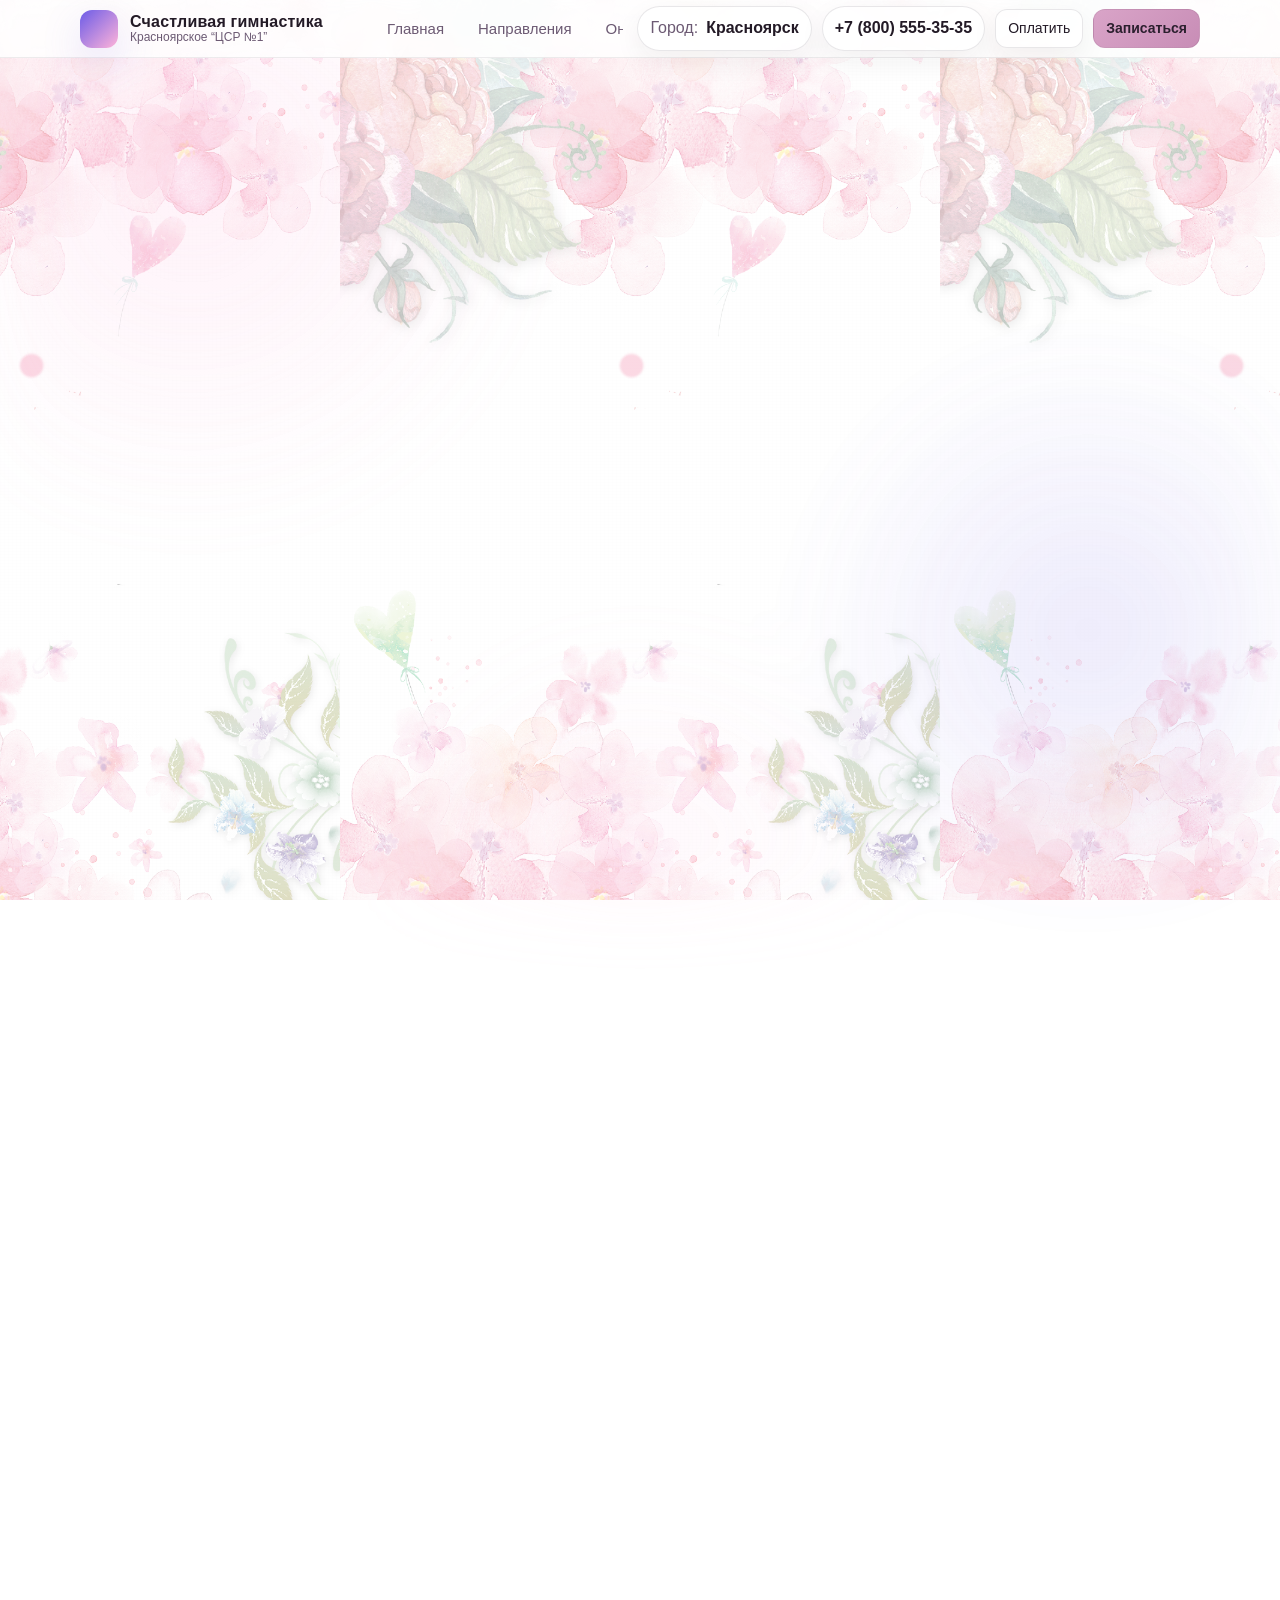
==== commit 3f98df43: "almost full" ====
--- a/contacts.html
+++ b/contacts.html
@@ -1,379 +1,401 @@
-<!-- contacts.html -->
-<!doctype html>
-<html lang="ru">
-<head>
-  <meta charset="utf-8" />
-  <meta name="viewport" content="width=device-width,initial-scale=1" />
-  <title>Контакты - Счастливая гимнастика</title>
-  <meta name="description" content="Контакты школы: телефон, адрес, режим работы, запись." />
-  <link rel="stylesheet" href="assets/css/style.css" />
-
-  <style>
-    .contactGrid{
-      display:grid;
-      grid-template-columns: 1.2fr .8fr;
-      gap:18px;
-      align-items:start;
-      margin-top:12px;
-    }
-    @media (max-width: 980px){
-      .contactGrid{ grid-template-columns: 1fr; }
-    }
-
-    .contactCard{ padding:18px; }
-    .contactList{ margin-top:12px; display:grid; gap:12px; }
-
-    .cItem{
-      display:flex;
-      gap:12px;
-      align-items:flex-start;
-      padding:12px 12px;
-      border-radius:16px;
-      border:1px solid rgba(35,26,38,.08);
-      background: rgba(255,255,255,.65);
-    }
-    .cIcon{
-      width:42px;
-      height:42px;
-      border-radius:16px;
-      display:grid;
-      place-items:center;
-      background: rgba(108,92,231,.10);
-      border:1px solid rgba(108,92,231,.18);
-      box-shadow: 0 12px 32px rgba(108,92,231,.12);
-      flex:0 0 auto;
-      font-weight:900;
-      letter-spacing:.5px;
-      font-size:12px;
-    }
-    .cBody strong{ display:block; margin-bottom:4px; }
-    .cBody small{ color:var(--muted); display:block; line-height:1.35; }
-
-    .contactActions{
-      margin-top:14px;
-      display:flex;
-      gap:10px;
-      flex-wrap:wrap;
-    }
-
-    .mapCard{ padding:14px; overflow:hidden; }
-    .mapMock{
-      border-radius:18px;
-      border:1px solid rgba(35,26,38,.10);
-      background:
-        radial-gradient(900px 320px at 0% 0%, rgba(255,179,217,.22), transparent 60%),
-        radial-gradient(700px 260px at 100% 0%, rgba(108,92,231,.18), transparent 60%),
-        rgba(255,255,255,.78);
-      box-shadow: 0 18px 60px rgba(35,26,38,.10);
-      min-height: 320px;
-      padding:14px;
-      display:flex;
-      flex-direction:column;
-      justify-content:space-between;
-    }
-    .mapMockTop{
-      display:flex;
-      justify-content:space-between;
-      gap:10px;
-      align-items:flex-start;
-    }
-    .mapPin{
-      display:inline-flex;
-      gap:8px;
-      align-items:center;
-      padding:6px 10px;
-      border-radius:999px;
-      background: rgba(255,255,255,.78);
-      border:1px solid rgba(35,26,38,.10);
-      color: var(--muted);
-      font-size:12px;
-      white-space:nowrap;
-    }
-    .mapTitle{
-      margin:10px 0 6px;
-      font-size:18px;
-    }
-    .mapText{
-      margin:0;
-      color:var(--muted);
-      line-height:1.45;
-      max-width: 520px;
-    }
-    .mapFoot{
-      display:flex;
-      gap:10px;
-      flex-wrap:wrap;
-      margin-top:12px;
-    }
-
-    /* форма */
-    .contactForm{ padding:18px; }
-    .contactForm .grid2{ grid-template-columns: 1fr 1fr; }
-    @media (max-width: 520px){
-      .contactForm .grid2{ grid-template-columns: 1fr; }
-    }
-
-    /* маленький блок “быстро” */
-    .quickRow{
-      display:grid;
-      grid-template-columns: repeat(3, 1fr);
-      gap:12px;
-      margin-top:12px;
-    }
-    @media (max-width: 980px){
-      .quickRow{ grid-template-columns: 1fr; }
-    }
-    .quick{
-      padding:14px;
-    }
-    .quick strong{ display:block; margin-bottom:4px; }
-    .quick small{ color:var(--muted); }
-  </style>
-</head>
-<body>
-
-  <div class="topbar">
-    <div class="container">
-      <div class="header">
-        <a class="brand" href="index.html">
-          <div class="brand__logo" aria-hidden="true"></div>
-          <div class="brand__text">
-            <div class="brand__name">Счастливая гимнастика</div>
-            <div class="brand__tag">Красноярское “ЦСР №1”</div>          </div>
-        </a>
-
-        <nav class="nav">
-          <a href="index.html">Главная</a>
-          <a href="directions.html">Направления</a>
-          <a href="online.html">Онлайн-занятия</a>
-          <a href="gallery.html">Галерея</a>
-          <a href="team.html">Тренеры</a>
-          <a href="infocenter.html">Инфоцентр</a>
-          <a href="franchise.html">Франшиза</a>
-          <a class="active" href="contacts.html">Контакты</a>
-        </nav>
-
-        <div class="header__right">
-          <span class="pill">Город: <strong>Красноярск</strong></span>
-          <a class="pill" href="tel:+78005553535"><strong>+7 (800) 555-35-35</strong></a>
-          <a class="btn btn--sm" href="pay.html" target="_blank" rel="noopener">Оплатить</a>
-          <a class="btn btn--brand btn--sm" href="#write">Записаться</a>
-          <button class="burger" data-burger aria-label="Открыть меню">≡</button>
-        </div>
-      </div>
-
-      <div class="mobileNav" data-mobile-nav>
-        <a href="index.html">Главная</a>
-        <a href="directions.html">Направления</a>
-        <a href="online.html">Онлайн-занятия</a>
-        <a href="gallery.html">Галерея</a>
-        <a href="team.html">Тренеры</a>
-        <a href="infocenter.html">Инфоцентр</a>
-        <a href="franchise.html">Франшиза</a>
-        <a class="active" href="contacts.html">Контакты</a>
-      </div>
-    </div>
-  </div>
-
-  <main class="section">
-    <div class="container">
-      <div class="section__head">
-        <div>
-          <h1 class="h2" style="font-size:34px;">Контакты</h1>
-          <p class="sub">Свяжитесь с нами или оставьте заявку - администратор ответит и подберёт группу.</p>
-        </div>
-        <a class="btn btn--sm" href="infocenter.html#schedule">Расписание</a>
-      </div>
-
-      <div class="quickRow">
-        <div class="card quick">
-          <strong>Быстро записаться</strong>
-          <small>Оставьте заявку - подберём формат и время.</small>
-          <div style="margin-top:10px;">
-            <a class="btn btn--brand btn--sm" href="#write">Записаться</a>
-          </div>
-        </div>
-        <div class="card quick">
-          <strong>Оплата</strong>
-          <small>Демо-оплата и чек на странице оплаты.</small>
-          <div style="margin-top:10px;">
-            <a class="btn btn--sm" href="pay.html" target="_blank" rel="noopener">Перейти к оплате</a>
-          </div>
-        </div>
-        <div class="card quick">
-          <strong>Онлайн-занятия</strong>
-          <small>Если не получается приезжать в зал.</small>
-          <div style="margin-top:10px;">
-            <a class="btn btn--sm" href="online.html">Открыть</a>
-          </div>
-        </div>
-      </div>
-
-      <div class="contactGrid">
-        <!-- LEFT -->
-        <div class="card contactCard">
-          <span class="kicker">Связь</span>
-          <h2 class="h2" style="font-size:26px; margin-top:6px;">Как с нами связаться</h2>
-
-          <div class="contactList">
-            <div class="cItem">
-              <div class="cIcon">TEL</div>
-              <div class="cBody">
-                <strong>Телефон</strong>
-                <small><a href="tel:+78005553535">+7 (800) 555-35-35</a></small>
-                <small>Звонок, Max, WhatsApp, Telegram</small>
-              </div>
-            </div>
-
-            <div class="cItem">
-              <div class="cIcon">TIME</div>
-              <div class="cBody">
-                <strong>Режим работы</strong>
-                <small>Пн–Сб: 09:00–20:00</small>
-                <small>Вс: выходной</small>
-              </div>
-            </div>
-
-            <div class="cItem">
-              <div class="cIcon">MAIL</div>
-              <div class="cBody">
-                <strong>Рабочая почта</strong>
-                <small><a href="mailto:info@gymnastika-demo.ru">mashatokmashova@mail.ru</a></small>
-                <small>Для партнёров и вопросов</small>
-              </div>
-            </div>
-
-            <div class="cItem">
-              <div class="cIcon">SOC</div>
-              <div class="cBody">
-                <strong>Соцсети</strong>
-                <small>VK / Telegram / Max</small>
-                <small style="opacity:.8"></small>
-              </div>
-            </div>
-          </div>
-
-          <div class="contactActions">
-            <a class="btn btn--brand btn--sm" href="#write">Записаться</a>
-            <a class="btn btn--sm" href="franchise.html">Франшиза</a>
-            <a class="btn btn--sm" href="directions.html">Направления</a>
-          </div>
-        </div>
-        <div>
-          <div class="card mapCard">
-            <div class="mapMock">
-              <div style="position:relative;overflow:hidden;"><a href="https://yandex.ru/maps/62/krasnoyarsk/?utm_medium=mapframe&utm_source=maps" style="color:#eee;font-size:12px;position:absolute;top:0px;">Красноярск</a><a href="https://yandex.ru/maps/62/krasnoyarsk/house/sudostroitelnaya_ulitsa_50/bUsYfgRpQEAOQFtvfXV5cHtnZg==/?ll=92.840199%2C55.982173&utm_medium=mapframe&utm_source=maps&z=18.6" style="color:#eee;font-size:12px;position:absolute;top:14px;">Судостроительная улица, 50 - Яндекс Карты</a><iframe src="https://yandex.ru/map-widget/v1/?ll=92.840199%2C55.982173&mode=whatshere&whatshere%5Bpoint%5D=92.839591%2C55.981780&whatshere%5Bzoom%5D=17&z=18.6" width="560" height="400" frameborder="1" allowfullscreen="true" style="position:relative;"></iframe></div>
-              <div class="mapMockTop">
-                <span class="mapPin">📍 Красноярск</span>
-                <span class="mapPin">Карта</span>
-              </div>
-
-              <div>
-                <h3 class="mapTitle">Как добраться</h3>
-                <p class="mapText">
-                  В любом навигаторе - Судостроительная 50
-                </p>
-              </div>
-
-              <div class="mapFoot">
-                <a class="btn btn--sm" href="directions.html">Посмотреть направления</a>
-                <a class="btn btn--sm" href="infocenter.html#schedule">Расписание</a>
-              </div>
-            </div>
-          </div>
-
-          <div class="card form contactForm" id="write" style="margin-top:14px;">
-            <h3>Записаться / задать вопрос</h3>
-            <form data-form>
-              <div class="grid2">
-                <div class="field">
-                  <div class="label">Имя родителя *</div>
-                  <input class="input" name="parent" required />
-                </div>
-                <div class="field">
-                  <div class="label">Телефон *</div>
-                  <input class="input" name="phone" required />
-                </div>
-              </div>
-
-              <div class="grid2">
-                <div class="field">
-                  <div class="label">Имя ребёнка</div>
-                  <input class="input" name="child" />
-                </div>
-                <div class="field">
-                  <div class="label">Возраст</div>
-                  <input class="input" type="number" name="age" min="3" max="16" />
-                </div>
-              </div>
-
-              <div class="field">
-                <div class="label">Интересует</div>
-                <select class="select" name="interest">
-                  <option value="">Выберите</option>
-                  <option>Художественная гимнастика</option>
-                  <option>Эстетическая гимнастика</option>
-                  <option>ОФП</option>
-                  <option>Футбол</option>
-                  <option>Онлайн-занятия</option>
-                </select>
-              </div>
-
-              <div class="field">
-                <div class="label">Комментарий</div>
-                <textarea class="textarea" name="comment" placeholder="Например: удобное время / опыт / цель"></textarea>
-              </div>
-
-              <div class="form__actions">
-                <button class="btn btn--brand" type="submit">Отправить</button>
-                <a class="btn" href="pay.html" target="_blank" rel="noopener">Оплата</a>
-              </div>
-
-              <div class="note">После заявки администратор свяжется с вами.</div>
-            </form>
-          </div>
-        </div>
-      </div>
-
-    </div>
-  </main>
-
-  <footer class="footer">
-    <div class="container">
-      <div class="footer__grid">
-        <div class="card" style="padding:14px;">
-          <strong>Счастливая гимнастика</strong><br/>
-          <small>Онлайн-запись • расписание • цены • тренеры • события</small>
-          <div class="footlinks">
-            <a href="directions.html">Направления</a>
-            <a href="infocenter.html">Инфоцентр</a>
-            <a href="contacts.html">Контакты</a>
-          </div>
-        </div>
-        <div class="card" style="padding:14px;">
-          <div><small>Телефон</small><br/><a href="tel:+78005553535"><strong>+7 (800) 555-35-35</strong></a></div>
-          <div style="margin-top:10px;"><small>Оплата</small><br/>
-            <a class="btn btn--sm" href="pay.html" target="_blank" rel="noopener">Перейти к оплате</a>
-          </div>
-        </div>
-      </div>
-      <div style="margin-top:12px; color:var(--muted); font-size:12px;">
-        © <span id="y"></span> КРОО “ЦСР №1”. Все права защищены.
-      </div>
-    </div>
-  </footer>
-
-  <div class="modal" data-modal aria-hidden="true">
-    <div class="modal__card">
-      <div class="modal__top">
-        <div class="modal__title" data-modal-title>Фото</div>
-        <button class="btn btn--sm modal__close" data-modal-close type="button">Закрыть</button>
-      </div>
-      <img class="modal__img" data-modal-img alt="Фото">
-    </div>
-  </div>
-
-  <script src="assets/js/main.js"></script>
-  <script>document.getElementById('y').textContent = new Date().getFullYear();</script>
-</body>
+<!-- contacts.html -->
+<!doctype html>
+<html lang="ru">
+<head>
+  <meta charset="utf-8" />
+  <meta name="viewport" content="width=device-width,initial-scale=1" />
+  <title>Контакты - Счастливая гимнастика</title>
+  <meta name="description" content="Контакты школы: телефон, адрес, режим работы, запись." />
+  <link rel="stylesheet" href="assets/css/style.css" />
+
+  <style>
+    .contactGrid{
+      display:grid;
+      grid-template-columns: 1.2fr .8fr;
+      gap:18px;
+      align-items:start;
+      margin-top:12px;
+    }
+    @media (max-width: 980px){
+      .contactGrid{ grid-template-columns: 1fr; }
+    }
+
+    .contactCard{ padding:18px; }
+    .contactList{ margin-top:12px; display:grid; gap:12px; }
+
+    .cItem{
+      display:flex;
+      gap:12px;
+      align-items:flex-start;
+      padding:12px 12px;
+      border-radius:16px;
+      border:1px solid rgba(35,26,38,.08);
+      background: rgba(255,255,255,.65);
+    }
+    .cIcon{
+      width:42px;
+      height:42px;
+      border-radius:16px;
+      display:grid;
+      place-items:center;
+      background: rgba(108,92,231,.10);
+      border:1px solid rgba(108,92,231,.18);
+      box-shadow: 0 12px 32px rgba(108,92,231,.12);
+      flex:0 0 auto;
+      font-weight:900;
+      letter-spacing:.5px;
+      font-size:12px;
+    }
+    .cBody strong{ display:block; margin-bottom:4px; }
+    .cBody small{ color:var(--muted); display:block; line-height:1.35; }
+
+    .contactActions{
+      margin-top:14px;
+      display:flex;
+      gap:10px;
+      flex-wrap:wrap;
+    }
+
+    .mapCard{ padding:14px; overflow:hidden; }
+    .mapMock{
+      border-radius:18px;
+      border:1px solid rgba(35,26,38,.10);
+      background:
+        radial-gradient(900px 320px at 0% 0%, rgba(255,179,217,.22), transparent 60%),
+        radial-gradient(700px 260px at 100% 0%, rgba(108,92,231,.18), transparent 60%),
+        rgba(255,255,255,.78);
+      box-shadow: 0 18px 60px rgba(35,26,38,.10);
+      min-height: 320px;
+      padding:14px;
+      display:flex;
+      flex-direction:column;
+      justify-content:space-between;
+    }
+    .mapMockTop{
+      display:flex;
+      justify-content:space-between;
+      gap:10px;
+      align-items:flex-start;
+    }
+    .mapPin{
+      display:inline-flex;
+      gap:8px;
+      align-items:center;
+      padding:6px 10px;
+      border-radius:999px;
+      background: rgba(255,255,255,.78);
+      border:1px solid rgba(35,26,38,.10);
+      color: var(--muted);
+      font-size:12px;
+      white-space:nowrap;
+    }
+    .mapTitle{
+      margin:10px 0 6px;
+      font-size:18px;
+    }
+    .mapText{
+      margin:0;
+      color:var(--muted);
+      line-height:1.45;
+      max-width: 520px;
+    }
+    .mapFoot{
+      display:flex;
+      gap:10px;
+      flex-wrap:wrap;
+      margin-top:12px;
+    }
+
+    .contactForm{ padding:18px; }
+    .contactForm .grid2{ grid-template-columns: 1fr 1fr; }
+    @media (max-width: 520px){
+      .contactForm .grid2{ grid-template-columns: 1fr; }
+    }
+
+    .quickRow{
+      display:grid;
+      grid-template-columns: repeat(3, 1fr);
+      gap:12px;
+      margin-top:12px;
+    }
+    @media (max-width: 980px){
+      .quickRow{ grid-template-columns: 1fr; }
+    }
+    .quick{
+      padding:14px;
+    }
+    .quick strong{ display:block; margin-bottom:4px; }
+    .quick small{ color:var(--muted); }
+.pageDecor{position:relative;overflow:hidden;}
+.pageDecor__item{position:absolute;z-index:0;pointer-events:none;}
+.pageDecor__item img{width:100%;}
+.pageDecor__content{position:relative;z-index:2;}
+.contactsDecor--ball{
+  right:1250px;
+  bottom:0px;
+  width:560px;
+  opacity: 35%;
+
+}
+body{
+  background:
+    linear-gradient(rgba(255,255,255,.7), rgba(255,255,255,.7)),
+    url("assets/img/decor/cveti.png");
+
+  background-size: contain;
+  background-position: center;
+}
+  </style>
+</head>
+<body>
+
+  <div class="topbar">
+    <div class="container">
+      <div class="header">
+        <a class="brand" href="index.html">
+          <div class="brand__logo" aria-hidden="true"></div>
+          <div class="brand__text">
+            <div class="brand__name">Счастливая гимнастика</div>
+            <div class="brand__tag">Красноярское “ЦСР №1”</div>          </div>
+        </a>
+
+        <nav class="nav">
+          <a href="index.html">Главная</a>
+          <a href="directions.html">Направления</a>
+          <a href="online.html">Онлайн-занятия</a>
+          <a href="gallery.html">Галерея</a>
+          <a href="team.html">Тренеры</a>
+          <a href="infocenter.html">Инфоцентр</a>
+          <a href="franchise.html">Франшиза</a>
+          <a class="active" href="contacts.html">Контакты</a>
+        </nav>
+
+        <div class="header__right">
+          <span class="pill">Город: <strong>Красноярск</strong></span>
+          <a class="pill" href="tel:+78005553535"><strong>+7 (800) 555-35-35</strong></a>
+          <a class="btn btn--sm" href="pay.html" target="_blank" rel="noopener">Оплатить</a>
+          <a class="btn btn--brand btn--sm" href="#write">Записаться</a>
+          <button class="burger" data-burger aria-label="Открыть меню">≡</button>
+        </div>
+      </div>
+
+      <div class="mobileNav" data-mobile-nav>
+        <a href="index.html">Главная</a>
+        <a href="directions.html">Направления</a>
+        <a href="online.html">Онлайн-занятия</a>
+        <a href="gallery.html">Галерея</a>
+        <a href="team.html">Тренеры</a>
+        <a href="infocenter.html">Инфоцентр</a>
+        <a href="franchise.html">Франшиза</a>
+        <a class="active" href="contacts.html">Контакты</a>
+      </div>
+    </div>
+  </div>
+
+<main class="section pageDecor">
+
+<div class="pageDecor__item contactsDecor--ball">
+  <img src="assets/img/decor/devka.webp" alt="">
+</div>
+
+<div class="container pageDecor__content">
+      <div class="section__head">
+        <div>
+          <h1 class="h2" style="font-size:34px;">Контакты</h1>
+          <p class="sub">Свяжитесь с нами или оставьте заявку - администратор ответит и подберёт группу.</p>
+        </div>
+        <a class="btn btn--sm" href="infocenter.html#schedule">Расписание</a>
+      </div>
+
+      <div class="quickRow">
+        <div class="card quick">
+          <strong>Быстро записаться</strong>
+          <small>Оставьте заявку - подберём формат и время.</small>
+          <div style="margin-top:10px;">
+            <a class="btn btn--brand btn--sm" href="#write">Записаться</a>
+          </div>
+        </div>
+        <div class="card quick">
+          <strong>Оплата</strong>
+          <small>Демо-оплата и чек на странице оплаты.</small>
+          <div style="margin-top:10px;">
+            <a class="btn btn--sm" href="pay.html" target="_blank" rel="noopener">Перейти к оплате</a>
+          </div>
+        </div>
+        <div class="card quick">
+          <strong>Онлайн-занятия</strong>
+          <small>Если не получается приезжать в зал.</small>
+          <div style="margin-top:10px;">
+            <a class="btn btn--sm" href="online.html">Открыть</a>
+          </div>
+        </div>
+      </div>
+
+      <div class="contactGrid">
+        <!-- LEFT -->
+        <div class="card contactCard">
+          <span class="kicker">Связь</span>
+          <h2 class="h2" style="font-size:26px; margin-top:6px;">Как с нами связаться</h2>
+
+          <div class="contactList">
+            <div class="cItem">
+              <div class="cIcon">TEL</div>
+              <div class="cBody">
+                <strong>Телефон</strong>
+                <small><a href="tel:+78005553535">+7 (800) 555-35-35</a></small>
+                <small>Звонок, Max, WhatsApp, Telegram</small>
+              </div>
+            </div>
+
+            <div class="cItem">
+              <div class="cIcon">TIME</div>
+              <div class="cBody">
+                <strong>Режим работы</strong>
+                <small>Пн–Сб: 09:00–20:00</small>
+                <small>Вс: выходной</small>
+              </div>
+            </div>
+
+            <div class="cItem">
+              <div class="cIcon">MAIL</div>
+              <div class="cBody">
+                <strong>Рабочая почта</strong>
+                <small><a href="mailto:info@gymnastika-demo.ru">mashatokmashova@mail.ru</a></small>
+                <small>Для партнёров и вопросов</small>
+              </div>
+            </div>
+
+            <div class="cItem">
+              <div class="cIcon">SOC</div>
+              <div class="cBody">
+                <strong>Соцсети</strong>
+                <small>VK / Telegram / Max</small>
+                <small style="opacity:.8"></small>
+              </div>
+            </div>
+          </div>
+
+          <div class="contactActions">
+            <a class="btn btn--brand btn--sm" href="#write">Записаться</a>
+            <a class="btn btn--sm" href="franchise.html">Франшиза</a>
+            <a class="btn btn--sm" href="directions.html">Направления</a>
+          </div>
+        </div>
+        <div>
+          <div class="card mapCard">
+            <div class="mapMock">
+              <div style="position:relative;overflow:hidden;"><a href="https://yandex.ru/maps/62/krasnoyarsk/?utm_medium=mapframe&utm_source=maps" style="color:#eee;font-size:12px;position:absolute;top:0px;">Красноярск</a><a href="https://yandex.ru/maps/62/krasnoyarsk/house/sudostroitelnaya_ulitsa_50/bUsYfgRpQEAOQFtvfXV5cHtnZg==/?ll=92.840199%2C55.982173&utm_medium=mapframe&utm_source=maps&z=18.6" style="color:#eee;font-size:12px;position:absolute;top:14px;">Судостроительная улица, 50 - Яндекс Карты</a><iframe src="https://yandex.ru/map-widget/v1/?ll=92.840199%2C55.982173&mode=whatshere&whatshere%5Bpoint%5D=92.839591%2C55.981780&whatshere%5Bzoom%5D=17&z=18.6" width="560" height="400" frameborder="1" allowfullscreen="true" style="position:relative;"></iframe></div>
+              <div class="mapMockTop">
+                <span class="mapPin">📍 Красноярск</span>
+                <span class="mapPin">Карта</span>
+              </div>
+
+              <div>
+                <h3 class="mapTitle">Как добраться</h3>
+                <p class="mapText">
+                  В любом навигаторе - Судостроительная 50
+                </p>
+              </div>
+
+              <div class="mapFoot">
+                <a class="btn btn--sm" href="directions.html">Посмотреть направления</a>
+                <a class="btn btn--sm" href="infocenter.html#schedule">Расписание</a>
+              </div>
+            </div>
+          </div>
+
+          <div class="card form contactForm" id="write" style="margin-top:14px;">
+            <h3>Записаться / задать вопрос</h3>
+            <form data-form>
+              <div class="grid2">
+                <div class="field">
+                  <div class="label">Имя родителя *</div>
+                  <input class="input" name="parent" required />
+                </div>
+                <div class="field">
+                  <div class="label">Телефон *</div>
+                  <input class="input" name="phone" required />
+                </div>
+              </div>
+
+              <div class="grid2">
+                <div class="field">
+                  <div class="label">Имя ребёнка</div>
+                  <input class="input" name="child" />
+                </div>
+                <div class="field">
+                  <div class="label">Возраст</div>
+                  <input class="input" type="number" name="age" min="3" max="16" />
+                </div>
+              </div>
+
+              <div class="field">
+                <div class="label">Интересует</div>
+                <select class="select" name="interest">
+                  <option value="">Выберите</option>
+                  <option>Художественная гимнастика</option>
+                  <option>Эстетическая гимнастика</option>
+                  <option>ОФП</option>
+                  <option>Футбол</option>
+                  <option>Онлайн-занятия</option>
+                </select>
+              </div>
+
+              <div class="field">
+                <div class="label">Комментарий</div>
+                <textarea class="textarea" name="comment" placeholder="Например: удобное время / опыт / цель"></textarea>
+              </div>
+
+              <div class="form__actions">
+                <button class="btn btn--brand" type="submit">Отправить</button>
+                <a class="btn" href="pay.html" target="_blank" rel="noopener">Оплата</a>
+              </div>
+
+              <div class="note">После заявки администратор свяжется с вами.</div>
+            </form>
+          </div>
+        </div>
+      </div>
+
+    </div>
+  </main>
+
+  <footer class="footer">
+    <div class="container">
+      <div class="footer__grid">
+        <div class="card" style="padding:14px;">
+          <strong>Счастливая гимнастика</strong><br/>
+          <small>Онлайн-запись • расписание • цены • тренеры • события</small>
+          <div class="footlinks">
+            <a href="directions.html">Направления</a>
+            <a href="infocenter.html">Инфоцентр</a>
+            <a href="contacts.html">Контакты</a>
+          </div>
+        </div>
+        <div class="card" style="padding:14px;">
+          <div><small>Телефон</small><br/><a href="tel:+78005553535"><strong>+7 (800) 555-35-35</strong></a></div>
+          <div style="margin-top:10px;"><small>Оплата</small><br/>
+            <a class="btn btn--sm" href="pay.html" target="_blank" rel="noopener">Перейти к оплате</a>
+          </div>
+        </div>
+      </div>
+      <div style="margin-top:12px; color:var(--muted); font-size:12px;">
+        © <span id="y"></span> КРОО “ЦСР №1”. Все права защищены.
+      </div>
+    </div>
+  </footer>
+
+  <div class="modal" data-modal aria-hidden="true">
+    <div class="modal__card">
+      <div class="modal__top">
+        <div class="modal__title" data-modal-title>Фото</div>
+        <button class="btn btn--sm modal__close" data-modal-close type="button">Закрыть</button>
+      </div>
+      <img class="modal__img" data-modal-img alt="Фото">
+    </div>
+  </div>
+
+  <script src="assets/js/main.js"></script>
+  <script>document.getElementById('y').textContent = new Date().getFullYear();</script>
+</body>
 </html>
--- a/assets/css/style.css
+++ b/assets/css/style.css
@@ -1,1396 +1,2522 @@
-:root{
-  --bg:#fbfbff;
-  --surface:#ffffff;
-  --text:#231a26;
-  --muted:#6c5a73;
-
-  --brand:#6c5ce7;
-  --brand2:#ffb3d9;
-
-  --line:rgba(108,92,231,.16);
-  --shadow: 0 18px 60px rgba(35,26,38,.10);
-  --radius:18px;
-  --radius2:26px;
-  --container: 1120px;
-  --focus: 0 0 0 4px rgba(108,92,231,.18);
-  --font: ui-sans-serif, system-ui, -apple-system, Segoe UI, Roboto, Arial, "Noto Sans", "Helvetica Neue", sans-serif;
-
-  --ease: cubic-bezier(.2,.8,.2,1);
-}
-
-*{box-sizing:border-box}
-html,body{height:100%}
-html{ scroll-behavior: smooth; }
-
-body{
-  margin:0;
-font-family: 'Montserrat', sans-serif;
-  background: linear-gradient(
-    to bottom,
-    #f4d7e6 0%,
-    #ffffff 35%,
-    #ffffff 65%,
-    #f4d7e6 100%
-  );
-  color:var(--text);
-  line-height:1.55;
-  padding-top:78px !important;
-  animation: pageIn .5s ease;
-}
-
-@keyframes pageIn{
-  from{opacity:0; transform:translateY(10px);}
-  to{opacity:1; transform:translateY(0);}
-}
-
-a{color:inherit; text-decoration:none}
-img{max-width:100%; display:block}
-button,input,select,textarea{font:inherit}
-small{color:var(--muted)}
-::selection{background:rgba(108,92,231,.18)}
-
-.container{max-width:var(--container); margin:0 auto; padding:0 18px}
-
-/* ===== TOPBAR ===== */
-.topbar{
-  position: fixed !important;
-  top: 0 !important;
-  left: 0 !important;
-  right: 0 !important;
-  z-index: 9999 !important;
-
-  backdrop-filter: blur(10px);
-  background: rgba(255,255,255,.88) !important;
-  border-bottom: 1px solid rgba(35,26,38,.08) !important;
-
-  --shrink: 0;
-  transition: background .2s ease, box-shadow .2s ease;
-  box-shadow: 0 calc(var(--shrink) * 6px) calc(var(--shrink) * 20px) rgba(0,0,0,.08);
-}
-
-.topbar--scrolled{
-  background: rgba(255,255,255,.95) !important;
-  backdrop-filter: blur(14px);
-  border-bottom: 1px solid rgba(35,26,38,.10) !important;
-  box-shadow: 0 10px 30px rgba(0,0,0,.06);
-}
-
-.topbar .container{
-  max-width: 1200px;
-  margin: 0 auto;
-  padding: 0 40px;
-}
-
-.header{
-  display:flex !important;
-  align-items:center !important;
-  justify-content:space-between !important;
-  gap:14px !important;
-}
-
-.topbar .header{
-  padding: calc(6px - var(--shrink) * 4px) 0;
-  transition: padding .1s linear;
-}
-
-.brand{display:flex; align-items:center; gap:12px; flex:0 0 auto !important;}
-.brand__logo{
-  width:38px;
-  height:38px;
-  border-radius:12px;
-  background:linear-gradient(135deg, var(--brand), var(--brand2));
-  box-shadow: 0 14px 40px rgba(108,92,231,.18);
-  transition: width .1s linear, height .1s linear;
-}
-.topbar .brand__logo{
-  width: calc(38px - var(--shrink) * 10px);
-  height: calc(38px - var(--shrink) * 10px);
-}
-
-.brand__text{display:flex; flex-direction:column; line-height:1.15}
-.brand__name{
-  font-weight:800;
-  letter-spacing:.2px;
-  transition: font-size .1s linear;
-}
-.topbar .brand__name{
-  font-size: calc(16px - var(--shrink) * 2px);
-}
-.brand__tag{font-size:12px; color:var(--muted)}
-
-/* ===== NAV WRAP + FADE ===== */
-.nav-wrapper{
-  position: relative;
-  flex: 1 1 auto;
-  display: flex;
-  align-items: center;
-  min-width: 0;
-}
-
-/* прокручиваемое меню */
-.nav{
-  flex: 1 1 auto;
-  min-width: 0 !important;
-
-  display:flex !important;
-  align-items:center !important;
-  justify-content:flex-start !important;
-  gap:14px !important;
-
-  overflow-x:auto !important;
-  overflow-y:hidden !important;
-
-  white-space:nowrap !important;
-  -webkit-overflow-scrolling: touch;
-
-  scrollbar-width: none;
-  padding: 0 40px;
-}
-
-.nav::-webkit-scrollbar{ display:none; }
-
-.nav a{
-  flex: 0 0 auto;
-  position: relative;
-  padding:8px 10px;
-  font-size:14px;
-  border-radius:12px;
-  color:var(--muted);
-  transition: color .18s var(--ease), background .18s var(--ease), transform .18s var(--ease), padding .1s linear, font-size .1s linear;
-}
-
-/* shrink в топбаре */
-.topbar .nav a{
-  padding: calc(10px - var(--shrink) * 4px)
-           calc(10px - var(--shrink) * 2px);
-  font-size: calc(15px - var(--shrink) * 1px);
-}
-
-/* underline */
-.nav a::after{
-  content:"";
-  position:absolute;
-  left:10px; right:10px; bottom:6px;
-  height:2px;
-  border-radius:99px;
-  background: linear-gradient(90deg, var(--brand), var(--brand2));
-  transform: scaleX(0);
-  transform-origin:left;
-  transition: transform .22s var(--ease);
-  opacity:.9;
-}
-
-.nav a:hover{
-  background:rgba(35,26,38,.04);
-  color:var(--text);
-  transform: translateY(-1px);
-}
-.nav a:hover::after{transform: scaleX(.65)}
-
-.nav a.active{
-  color:var(--text);
-  background: rgba(108,92,231,.10);
-  border:1px solid rgba(108,92,231,.18);
-  box-shadow: 0 4px 14px rgba(108,92,231,.15);
-}
-.nav a.active::after{transform: scaleX(1)}
-
-/* fade подсказка, что меню прокручивается */
-.nav-wrapper::before,
-.nav-wrapper::after{
-  content:"";
-  position:absolute;
-  top:0;
-  width:40px;
-  height:100%;
-  pointer-events:none;
-  z-index:5;
-}
-.nav-wrapper::before{
-  left:0;
-  background: linear-gradient(to right, rgba(255,255,255,.95), rgba(255,255,255,0));
-}
-.nav-wrapper::after{
-  right:0;
-  background: linear-gradient(to left, rgba(255,255,255,.95), rgba(255,255,255,0));
-}
-
-.header__right{
-  flex:0 0 auto !important;
-  display:flex !important;
-  align-items:center !important;
-  gap:10px !important;
-  justify-content:flex-end !important;
-  flex-wrap:nowrap;
-}
-
-.pill{
-  display:inline-flex; align-items:center; gap:8px;
-  padding:9px 12px;
-  border:1px solid rgba(35,26,38,.10);
-  background:rgba(255,255,255,.70);
-  border-radius:999px;
-  color:var(--muted);
-  white-space:nowrap;
-  box-shadow: 0 10px 28px rgba(35,26,38,.06);
-}
-.pill strong{color:var(--text)}
-
-.btn{
-  display:inline-flex; align-items:center; justify-content:center; gap:10px;
-  padding:10px 14px;
-  border-radius:14px;
-  border:1px solid rgba(35,26,38,.10);
-  background:rgba(255,255,255,.70);
-  color:var(--text);
-  cursor:pointer;
-  transition: transform .18s var(--ease), background .18s var(--ease), border-color .18s var(--ease), box-shadow .18s var(--ease);
-  box-shadow: 0 10px 28px rgba(35,26,38,.06);
-}
-.btn:hover{
-  background:rgba(255,255,255,.92);
-  transform: translateY(-1px);
-  border-color: rgba(108,92,231,.22);
-  box-shadow: 0 16px 34px rgba(35,26,38,.09);
-}
-.btn:focus{outline:none; box-shadow:var(--focus)}
-
-.btn--brand{
-  background: linear-gradient(135deg, #d9a4c8, #c88db6);
-  color:#2b1f2e;
-  border:1px solid rgba(0,0,0,.06);
-  font-weight:600;
-  box-shadow:none;
-  transition: all .25s ease;
-  position:relative;
-  overflow:hidden;
-}
-.btn--brand:hover{
-  background:#c88db6;
-  transform: translateY(-2px);
-  box-shadow: 0 22px 48px rgba(108,92,231,.22);
-}
-.btn--brand::after{
-  content:"";
-  position:absolute;
-  top:0;
-  left:-120%;
-  width:100%;
-  height:100%;
-  background:linear-gradient(120deg, transparent, rgba(255,255,255,.4), transparent);
-  transform:skewX(-20deg);
-  transition: all .6s ease;
-}
-.btn--brand:hover::after{ left:120%; }
-
-.btn--ghost{background:transparent; box-shadow:none}
-.btn--ghost:hover{background:rgba(35,26,38,.04); box-shadow:none}
-.btn--sm{padding:8px 12px; border-radius:12px; font-size:14px}
-
-.burger{
-  display:none;
-  width:42px; height:42px; border-radius:14px;
-  border:1px solid rgba(35,26,38,.10);
-  background:rgba(255,255,255,.72);
-  color:var(--text);
-  box-shadow: 0 10px 28px rgba(35,26,38,.06);
-}
-
-.mobileNav{
-  display:none;
-  border-top:1px solid rgba(35,26,38,.08);
-  padding:10px 0 12px;
-}
-.mobileNav.open{display:block; animation: drop .18s var(--ease) both}
-@keyframes drop{from{opacity:0; transform: translateY(-6px)} to{opacity:1; transform: translateY(0)}}
-.mobileNav a{
-  display:block;
-  padding:10px 10px;
-  border-radius:12px;
-  color:var(--muted);
-  transition: background .18s var(--ease), color .18s var(--ease);
-}
-.mobileNav a:hover{background:rgba(35,26,38,.04); color:var(--text)}
-.mobileNav a.active{
-  color:var(--text);
-  background: rgba(108,92,231,.10);
-  border:1px solid rgba(108,92,231,.18);
-}
-
-/* ===== UI BLOCKS ===== */
-.card{
-  border:1px solid rgba(0,0,0,.06);
-  background: rgba(255,255,255,.72);
-  backdrop-filter: blur(12px);
-  -webkit-backdrop-filter: blur(12px);
-  border-radius: var(--radius2);
-  box-shadow: 0 12px 30px rgba(0,0,0,.08);
-  transition: all .3s cubic-bezier(.2,.8,.2,1);
-  position:relative;
-  z-index:2;
-}
-.card::before{
-  content:"";
-  position:absolute;
-  inset:0;
-  border-radius:inherit;
-  pointer-events:none;
-  border:1px solid rgba(255,255,255,.55);
-}
-.card:hover{
-  transform: translateY(-6px);
-  border-color: rgba(108,92,231,.16);
-  box-shadow: 0 26px 70px rgba(35,26,38,.12);
-}
-
-.section{padding:22px 0; position:relative; z-index:2}
-.section__head{display:flex; align-items:flex-end; justify-content:space-between; gap:12px; margin-bottom:12px}
-.h2{margin:0; font-size:26px; letter-spacing:-.2px}
-.sub{margin:0; color:var(--muted)}
-
-.hero{
-  padding:60px 0 100px;
-  background:transparent;
-  position:relative;
-  overflow:hidden;
-}
-
-.hero__grid{display:grid; grid-template-columns: 1.2fr .8fr; gap:18px; align-items:start}
-.hero__left{
-  padding:26px;
-  background:#ffffff;
-  border-radius:24px;
-  box-shadow: 0 20px 40px rgba(0,0,0,.08);
-}
-.hero__right{
-  padding:18px;
-  display:flex;
-  flex-direction:column;
-  gap:12px;
-  animation: floatCard 6s ease-in-out infinite;
-}
-
-.kicker{
-  display:inline-flex; align-items:center; gap:8px;
-  padding:7px 10px;
-  border-radius:999px;
-  border:1px solid rgba(108,92,231,.20);
-  background: rgba(108,92,231,.08);
-  color: rgba(108,92,231,.92);
-  font-weight:800;
-  font-size:13px;
-}
-
-.h1{
-  font-size:40px;
-  font-weight:800;
-  color:#2b1f2e;
-}
-
-.lead{color:var(--muted); font-size:16px; max-width:58ch}
-.hero__actions{display:flex; gap:10px; flex-wrap:wrap; margin-top:16px}
-.hero__meta{margin-top:16px; display:flex; gap:10px; flex-wrap:wrap}
-
-.badge{
-  padding:10px 12px;
-  border-radius:16px;
-  border:1px solid rgba(35,26,38,.10);
-  background: rgba(255,255,255,.70);
-  color: var(--muted);
-  box-shadow: 0 10px 28px rgba(35,26,38,.06);
-}
-.badge strong{color:var(--text)}
-
-.form{padding:16px}
-.form h3{margin:0 0 10px}
-.grid2{display:grid; grid-template-columns:1fr 1fr; gap:10px}
-.field{display:flex; flex-direction:column; gap:6px; margin-bottom:10px}
-.label{font-size:13px; color:var(--muted)}
-.input,.select,.textarea{
-  width:100%;
-  padding:11px 12px;
-  border-radius:14px;
-  border:1px solid rgba(35,26,38,.12);
-  background: rgba(255,255,255,.92);
-  color: var(--text);
-  transition: box-shadow .18s var(--ease), border-color .18s var(--ease), transform .18s var(--ease);
-}
-.input:hover,.select:hover,.textarea:hover{transform: translateY(-1px); border-color: rgba(108,92,231,.18)}
-.textarea{min-height:96px; resize:vertical}
-.input:focus,.select:focus,.textarea:focus{outline:none; box-shadow:var(--focus); border-color: rgba(108,92,231,.28)}
-.form__actions{display:flex; gap:10px; flex-wrap:wrap; margin-top:8px}
-.note{border-top:1px solid rgba(35,26,38,.08); padding-top:12px; color:var(--muted); font-size:13px}
-
-.formMsg{
-  margin-top:10px;
-  padding:10px 12px;
-  border-radius:14px;
-  border:1px solid rgba(35,26,38,.10);
-  background: rgba(255,255,255,.75);
-  color: var(--text);
-  display:none;
-  box-shadow: 0 10px 28px rgba(35,26,38,.06);
-}
-.formMsg.show{display:block; animation: pop .22s var(--ease) both}
-.formMsg.ok{border-color: rgba(108,92,231,.22); background: rgba(108,92,231,.08)}
-.formMsg.err{border-color: rgba(255,86,120,.22); background: rgba(255,86,120,.08)}
-@keyframes pop{from{opacity:0; transform: translateY(6px)} to{opacity:1; transform: translateY(0)}}
-
-/* ===== TILES / LAYOUT ===== */
-.cards{display:grid; grid-template-columns: repeat(12, 1fr); gap:12px}
-
-.tile{
-  grid-column: span 4;
-  padding:16px;
-  transition: transform .35s ease, box-shadow .35s ease;
-}
-.tile:nth-child(1){ transform: rotate(-1deg); }
-.tile:nth-child(2){ transform: rotate(.8deg); }
-.tile:nth-child(3){ transform: rotate(-.6deg); }
-.tile:hover{transform: translateY(-2px)}
-.tile h3{margin:6px 0 6px}
-.tile p{margin:0; color:var(--muted)}
-.tile .icon{
-  width:44px; height:44px; border-radius:14px;
-  background: rgba(108,92,231,.10);
-  border:1px solid rgba(108,92,231,.18);
-  display:flex; align-items:center; justify-content:center;
-  color: rgba(108,92,231,.92);
-  font-weight:900;
-}
-
-.split{display:grid; grid-template-columns: 1fr 1fr; gap:12px}
-.grid3{display:grid; grid-template-columns: repeat(3, 1fr); gap:12px}
-.person{padding:14px; display:flex; gap:12px; align-items:center}
-.avatar{
-  width:54px; height:54px; border-radius:16px;
-  background: rgba(255,255,255,.80);
-  border:1px solid rgba(35,26,38,.10);
-  overflow:hidden;
-}
-.person h4{margin:0}
-.person p{margin:2px 0 0; color:var(--muted); font-size:13px}
-.tags{display:flex; gap:6px; flex-wrap:wrap; margin-top:6px}
-.tag{
-  font-size:12px;
-  padding:6px 8px;
-  border-radius:999px;
-  border:1px solid rgba(35,26,38,.10);
-  background: rgba(255,255,255,.70);
-  color: var(--muted);
-}
-
-/* ===== GALLERY ===== */
-.gallery{display:grid; grid-template-columns: repeat(12, 1fr); gap:10px}
-.g-item{
-  grid-column: span 3;
-  border-radius:18px;
-  overflow:hidden;
-  border:1px solid rgba(0,0,0,.08);
-  background:#ffffff;
-  cursor:pointer;
-  position:relative;
-  transition: transform .3s ease, box-shadow .3s ease;
-  box-shadow: 0 8px 20px rgba(0,0,0,.06);
-}
-.g-item::after{
-  content:"";
-  position:absolute;
-  inset:0;
-  background: linear-gradient(
-    180deg,
-    rgba(255,255,255,0) 40%,
-    rgba(0,0,0,0.05)
-  );
-  opacity:0;
-  transition: opacity .3s ease;
-}
-.g-item img{
-  width:100%;
-  height:100%;
-  object-fit:cover;
-}
-.g-item:hover{
-  transform: translateY(-2px);
-  border-color: rgba(108,92,231,.18);
-  box-shadow: 0 18px 46px rgba(35,26,38,.10);
-}
-.g-item:hover::after{opacity:1}
-.g-item:hover img{transform: scale(1.04)}
-.g-item .cap{
-  position:absolute; left:10px; bottom:10px;
-  padding:7px 10px;
-  border-radius: 999px;
-  background: rgba(255,255,255,.70);
-  border:1px solid rgba(35,26,38,.10);
-  font-size:12px;
-  color: var(--text);
-  backdrop-filter: blur(8px);
-}
-
-/* ===== TABLE ===== */
-.tableWrap{overflow:auto; border-radius:18px; border:1px solid rgba(35,26,38,.10); background: rgba(255,255,255,.65)}
-table{
-  width:100%;
-  border-collapse:collapse;
-  min-width:740px;
-  background: transparent;
-}
-th,td{padding:12px 12px; border-bottom:1px solid rgba(35,26,38,.08); text-align:left}
-th{color:var(--muted); font-weight:800; background: rgba(255,255,255,.75)}
-tr:hover td{background: rgba(108,92,231,.04)}
-
-/* ===== ACCORDION ===== */
-.accordion .acc{
-  border:1px solid rgba(35,26,38,.10);
-  border-radius:16px;
-  overflow:hidden;
-  background: rgba(255,255,255,.72);
-  margin-bottom:10px;
-  box-shadow: 0 10px 28px rgba(35,26,38,.06);
-}
-.acc button{
-  width:100%;
-  text-align:left;
-  padding:12px 14px;
-  border:0;
-  background:transparent;
-  color:var(--text);
-  cursor:pointer;
-  display:flex; align-items:center; justify-content:space-between; gap:10px;
-  transition: background .18s var(--ease);
-}
-.acc button:hover{background: rgba(108,92,231,.04)}
-.acc .body{padding:0 14px 12px; color:var(--muted); display:none}
-.acc.open .body{display:block; animation: pop .20s var(--ease) both}
-
-/* ===== FOOTER ===== */
-.footer{
-  margin-top:24px;
-  border-top:1px solid rgba(35,26,38,.08);
-  padding:18px 0 26px;
-  color:var(--muted);
-  position:relative;
-  z-index:2;
-}
-
-.footer__grid{
-  display:grid;
-  grid-template-columns: 1.3fr .7fr;
-  gap:28px;
-  align-items:start;
-}
-
-.footer h3{
-  margin:0 0 8px;
-  font-size:18px;
-  font-weight:700;
-  color:var(--text);
-}
-
-.footer p{
-  margin:6px 0;
-  color:var(--muted);
-  font-size:14px;
-}
-
-.footer .footlinks{
-  margin-top:14px;
-  gap:16px;
-}
-
-.footer .footlinks a{
-  font-size:14px;
-  position:relative;
-  transition: color .2s ease;
-}
-
-.footer .footlinks a::after{
-  content:"";
-  position:absolute;
-  left:0;
-  bottom:-3px;
-  width:0%;
-  height:2px;
-  background: linear-gradient(90deg, var(--brand), var(--brand2));
-  transition: width .25s ease;
-}
-
-.footer .footlinks a:hover{ color:var(--text); }
-.footer .footlinks a:hover::after{ width:100%; }
-
-.footer .contactBox{
-  display:flex;
-  flex-direction:column;
-  gap:12px;
-  align-items:flex-start;
-}
-
-.footer .contactBox strong{
-  font-size:18px;
-  letter-spacing:.3px;
-}
-
-.footer a{color:var(--muted)}
-.footer a:hover{color:var(--text)}
-.footlinks{display:flex; gap:10px; flex-wrap:wrap; margin-top:10px}
-
-/* ===== MODAL ===== */
-.modal{
-  position:fixed; inset:0;
-  background: rgba(20,16,26,.56);
-  display:none;
-  align-items:center; justify-content:center;
-  padding:18px;
-  z-index:100;
-  opacity:0;
-  transition: opacity .18s var(--ease);
-}
-.modal.open{display:flex; opacity:1}
-.modal__card{
-  width:min(980px, 100%);
-  border-radius: 20px;
-  border:1px solid rgba(255,255,255,.22);
-  background: rgba(255,255,255,.92);
-  box-shadow: 0 28px 80px rgba(0,0,0,.18);
-  overflow:hidden;
-  transform: translateY(10px) scale(.98);
-  transition: transform .18s var(--ease);
-}
-.modal.open .modal__card{transform: translateY(0) scale(1)}
-.modal__top{
-  display:flex; justify-content:space-between; align-items:center;
-  padding:12px 12px;
-  border-bottom:1px solid rgba(35,26,38,.10);
-}
-.modal__title{color:var(--muted); font-size:13px}
-.modal__close{border:1px solid rgba(35,26,38,.10); background: rgba(255,255,255,.75)}
-.modal__img{width:100%; max-height:70vh; object-fit:contain; background:#0c0b10}
-
-/* ===== REVEAL ===== */
-.reveal{
-  opacity:0;
-  transform: translateY(12px);
-  transition: opacity .55s var(--ease), transform .55s var(--ease);
-  will-change: opacity, transform;
-}
-.reveal.in{
-  opacity:1;
-  transform: translateY(0);
-}
-
-/* ===== HERO DECOR + ANIMS ===== */
-.hero::before,
-.hero::after{
-  content:"";
-  position:absolute;
-  border-radius:999px;
-  pointer-events:none;
-  filter: blur(0px);
-  animation: floatBubble 16s ease-in-out infinite;
-}
-
-.hero::before{
-  width:420px;
-  height:420px;
-  background: radial-gradient(circle, #ffb3d9 0%, transparent 70%);
-  top:-120px;
-  left:-120px;
-}
-
-.hero::after{
-  width:160px;
-  height:160px;
-  background: radial-gradient(circle, #6c5ce7 0%, transparent 70%);
-  bottom:-140px;
-  right:-120px;
-  animation-duration:18s;
-}
-
-@keyframes floatBubble{
-  0%{ transform:translateY(0) translateX(0) scale(1); }
-  50%{ transform:translateY(30px) translateX(20px) scale(1.05); }
-  100%{ transform:translateY(-20px) translateX(-10px) scale(1.02); }
-}
-
-.hero .h1{
-  animation: fadeUp 0.9s ease forwards;
-  opacity:0;
-}
-.hero .lead{
-  animation: fadeUp 1.2s ease forwards;
-  opacity:0;
-}
-@keyframes fadeUp{
-  from{ opacity:0; transform:translateY(20px); }
-  to{ opacity:1; transform:translateY(0); }
-}
-@keyframes floatCard{
-  0%{ transform:translateY(0); }
-  50%{ transform:translateY(-6px); }
-  100%{ transform:translateY(0); }
-}
-
-/* ===== GLOBAL BUBBLES ===== */
-.global-bubbles{
-  position:fixed;
-  inset:0;
-  pointer-events:none;
-  z-index:0;
-  overflow:hidden;
-}
-.global-bubbles span{
-  position:absolute;
-  bottom:-120px;
-  border-radius:50%;
-  background: radial-gradient(circle at 30% 30%, rgba(255,255,255,.95), rgba(255,255,255,.4) 45%, rgba(255,255,255,.15));
-  box-shadow:
-    inset -8px -8px 16px rgba(255,255,255,.6),
-    inset 6px 6px 14px rgba(255,255,255,.25),
-    0 20px 40px rgba(255,120,190,.25);
-  animation: riseGlobal linear infinite;
-  opacity:.7;
-}
-@keyframes riseGlobal{
-  0%{ transform: translateY(0) scale(1); opacity:.7; }
-  100%{ transform: translateY(-120vh) scale(1.4); opacity:0; }
-}
-
-/* ===== ADVANTAGES ===== */
-#advantages{
-  padding:0px 0;
-  position:relative;
-  background:transparent;
-  z-index:1;
-}
-
-/* ===== CONTENT OVER BUBBLES ===== */
-.topbar,
-.footer,
-.card{
-  position:relative;
-  z-index:2;
-}
-
-/* ===== RESPONSIVE ===== */
-@media (prefers-reduced-motion: reduce){
-  *{scroll-behavior:auto !important}
-  .reveal{opacity:1; transform:none; transition:none}
-  .card,.btn,.g-item,.tile,.nav a{transition:none}
-  .mobileNav.open{animation:none}
-  .modal{transition:none}
-  .modal__card{transition:none}
-}
-
-@media (max-width: 1200px){
-  .header__right .pill{ display:none !important; }
-  .header__right .btn--ghost{ display:none !important; }
-}
-
-@media (max-width: 980px){
-  .hero__grid{grid-template-columns:1fr}
-  .h1{font-size:38px}
-  .tile{grid-column: span 6}
-  .g-item{grid-column: span 4}
-  .footer__grid{grid-template-columns:1fr}
-
-  .header__right a.pill,
-  .header__right .pill{ display:none !important; }
-}
-
-@media (max-width: 720px){
-  .nav{display:none;}
-  .burger{display:inline-flex; align-items:center; justify-content:center;}
-  .header{align-items:flex-start;}
-
-  .grid2{grid-template-columns:1fr;}
-  .split{grid-template-columns:1fr;}
-  .cards{grid-template-columns: repeat(12, 1fr);}
-  .tile{grid-column: span 12;}
-  .gallery{grid-template-columns: repeat(12, 1fr);}
-  .g-item{grid-column: span 6;}
-  table{min-width:640px;}
-}
-
-@media (max-width: 420px){
-  .h1{font-size:32px;}
-  .hero__left{padding:18px;}
-  .hero__right{padding:12px;}
-  .g-item{grid-column: span 12;}
-}
-
-/* ===== BTN/INPUT POLISH ===== */
-.btn:active{ transform: translateY(0) scale(.98); }
-.input:focus,.select:focus,.textarea:focus{
-  border-color: rgba(108,92,231,.30);
-  box-shadow: 0 0 0 4px rgba(108,92,231,.14);
-}
-
-/* ===== SUBTLE GRAIN (TEXTURE) ===== */
-body::before{
-  content:"";
-  position: fixed;
-  inset: 0;
-  pointer-events: none;
-  z-index: 0;
-  opacity: .055;
-  background-image:
-    repeating-linear-gradient(0deg, rgba(0,0,0,.35) 0 1px, rgba(0,0,0,0) 1px 3px),
-    repeating-linear-gradient(90deg, rgba(0,0,0,.25) 0 1px, rgba(0,0,0,0) 1px 4px);
-  mix-blend-mode: soft-light;
-}
-
-@media (prefers-reduced-motion: reduce){
-  body::before{ opacity: .03; }
-}
-
-/* ===== SOFT BACKGROUND GLOWS ===== */
-body::after{
-  content:"";
-  position: fixed;
-  inset: 0;
-  pointer-events: none;
-  z-index: 0;
-
-  background:
-    radial-gradient(600px 600px at 15% 20%, rgba(255, 180, 220, 0.25), transparent 60%),
-    radial-gradient(500px 500px at 85% 70%, rgba(108, 92, 231, 0.18), transparent 60%),
-    radial-gradient(400px 400px at 50% 100%, rgba(255, 200, 230, 0.20), transparent 70%);
-
-  animation: glowFloat 18s ease-in-out infinite alternate;
-  filter: blur(40px);
-  opacity: .7;
-}
-
-@keyframes glowFloat{
-  0%{ transform: translateY(0) scale(1); }
-  100%{ transform: translateY(-30px) scale(1.05); }
-}
-
-@media (prefers-reduced-motion: reduce){
-  body::after{ animation:none; }
-}
-
-/* ===== PRELOADER (fade + blur dissolve) ===== */
-.preloader{
-  position: fixed;
-  inset: 0;
-  background: linear-gradient(
-    to bottom,
-    #f4d7e6 0%,
-    #ffffff 50%,
-    #f4d7e6 100%
-  );
-  display: flex;
-  align-items: center;
-  justify-content: center;
-  z-index: 99999;
-
-  opacity: 1;
-  visibility: visible;
-  transition:
-    opacity .6s ease,
-    transform .6s ease,
-    filter .6s ease,
-    visibility .6s ease;
-}
-
-.preloader.hide{
-  opacity: 0;
-  transform: scale(1.04);
-  filter: blur(8px);
-  visibility: hidden;
-}
-
-.spinner{
-  width: 56px;
-  height: 56px;
-  border-radius: 50%;
-  border: 4px solid rgba(108,92,231,.20);
-  border-top-color: rgba(108,92,231,.95);
-  animation: spin 0.9s linear infinite;
-  box-shadow: 0 18px 50px rgba(108,92,231,.16);
-}
-
-@keyframes spin{
-  to{ transform: rotate(360deg); }
-}
-
-@media (prefers-reduced-motion: reduce){
-  .spinner{ animation:none; }
-  .preloader, .preloader.hide{
-    transition: opacity .2s ease;
-    transform: none;
-    filter: none;
-  }
-}
-/* ===== FOOTER CARDS: TEXT LAYOUT FIX ===== */
-.footer .card{
-  padding: 18px 20px;
-}
-
-.footer .card h3{
-  margin: 0 0 6px;
-  line-height: 1.15;
-}
-
-.footer .card p{
-  margin: 0;
-  line-height: 1.35;
-}
-
-/* левую карточку делаем “по сетке” */
-.footer .card .footlinks{
-  margin-top: 12px;
-  display: flex;
-  flex-wrap: wrap;
-  gap: 12px;
-}
-
-/* ссылки внизу как аккуратные чипсы */
-.footer .card .footlinks a{
-  display: inline-flex;
-  align-items: center;
-  padding: 6px 10px;
-  border-radius: 999px;
-  border: 1px solid rgba(35,26,38,.10);
-  background: rgba(255,255,255,.55);
-  color: var(--muted);
-  line-height: 1;
-  transition: background .18s var(--ease), color .18s var(--ease), transform .18s var(--ease);
-}
-.footer .card .footlinks a:hover{
-  background: rgba(255,255,255,.85);
-  color: var(--text);
-  transform: translateY(-1px);
-}
-.footer .card .footlinks a::after{ display:none; } 
-
-.footer .contactBox{
-  width: 100%;
-  display: flex;
-  flex-direction: column;
-  gap: 10px;
-}
-.footer .contactBox small{
-  display:block;
-  margin-bottom: 4px;
-}
-.footer .contactBox strong{
-  display:block;
-  margin-top: 0;
-  line-height: 1.2;
-}
-.footer .contactBox .btn{
-  margin-top: 2px;
-  align-self: flex-start;
-}
-/* ===== PAY HERO ===== */
-.hero--pay{
-  padding: 120px 0 60px;
-  background: linear-gradient(135deg,#ffd9f2,#f4eaff);
-  position: relative;
-  overflow: hidden;
-}
-
-.hero--pay::after{
-  content:'';
-  position:absolute;
-  width:500px;
-  height:500px;
-  background: radial-gradient(circle, rgba(255,255,255,.6), transparent 70%);
-  top:-100px;
-  right:-100px;
-  border-radius:50%;
-}
-
-.hero--pay h1{
-  font-size:42px;
-  font-weight:900;
-}
-
-.hero--pay p{
-  margin-top:12px;
-  font-size:18px;
-  color:#5e5166;
-}
-
-/* ===== PAY LAYOUT ===== */
-.payGrid{
-  display:grid;
-  grid-template-columns: 1.3fr 1fr;
-  gap:32px;
-  margin-top:40px;
-}
-
-@media(max-width:1000px){
-  .payGrid{
-    grid-template-columns:1fr;
-  }
-}
-
-/* ===== FORM CARD ===== */
-.payCard{
-  padding:28px;
-  border-radius:24px;
-  background: rgba(255,255,255,.85);
-  backdrop-filter: blur(18px);
-  box-shadow: 0 30px 60px rgba(35,26,38,.12);
-  transition:.3s;
-}
-
-.payCard:hover{
-  transform: translateY(-4px);
-  box-shadow: 0 40px 80px rgba(35,26,38,.18);
-}
-
-/* ===== QR CARD ===== */
-.payPreview{
-  padding:24px;
-  border-radius:24px;
-  background: linear-gradient(135deg,#ffffff,#f9f0ff);
-  border:1px solid rgba(108,92,231,.15);
-  box-shadow: 0 25px 50px rgba(108,92,231,.12);
-  transition:.3s;
-}
-
-.payPreview:hover{
-  transform: translateY(-4px);
-}
-
-.payStatus{
-  padding:6px 12px;
-  border-radius:14px;
-  font-size:13px;
-  background: rgba(108,92,231,.08);
-  border:1px solid rgba(108,92,231,.2);
-}
-
-/* ===== INPUT ANIMATION ===== */
-.input:focus,
-.select:focus{
-  transform: translateY(-2px);
-  box-shadow: 0 8px 20px rgba(108,92,231,.15);
-}
-/* ===== Directions (less "AI") ===== */
-.dirGrid{
-  display:grid;
-  grid-template-columns: 1fr 1fr;
-  gap:16px;
-}
-@media (max-width: 980px){
-  .dirGrid{grid-template-columns:1fr}
-}
-
-.dirCard{
-  padding:16px;
-  border-radius:22px;
-  border:1px solid rgba(35,26,38,.10);
-  background: rgba(255,255,255,.78);
-  backdrop-filter: blur(12px);
-  box-shadow: 0 18px 60px rgba(35,26,38,.10);
-  transition: transform .25s var(--ease), box-shadow .25s var(--ease), border-color .25s var(--ease);
-}
-.dirCard:hover{
-  transform: translateY(-4px);
-  border-color: rgba(108,92,231,.20);
-  box-shadow: 0 28px 80px rgba(35,26,38,.14);
-}
-
-.dirCard--featured{
-  grid-column: span 2;
-  background:
-    radial-gradient(900px 360px at 20% 0%, rgba(255,179,217,.38), transparent 55%),
-    radial-gradient(700px 320px at 90% 20%, rgba(108,92,231,.22), transparent 55%),
-    rgba(255,255,255,.82);
-}
-@media (max-width: 980px){
-  .dirCard--featured{grid-column:auto}
-}
-
-.dirTop{display:flex; align-items:flex-start; justify-content:space-between; gap:12px}
-.dirIcon{
-  width:42px; height:42px;
-  display:grid; place-items:center;
-  border-radius:14px;
-  font-weight:900;
-  background: rgba(108,92,231,.10);
-  border:1px solid rgba(108,92,231,.22);
-}
-
-.dirBadges{display:flex; flex-wrap:wrap; gap:8px; justify-content:flex-end}
-.dirBadge{
-  font-size:12px;
-  padding:6px 10px;
-  border-radius:999px;
-  background: rgba(255,255,255,.72);
-  border:1px solid rgba(35,26,38,.10);
-  color: var(--muted);
-}
-
-.dirTitle{margin:12px 0 6px; font-size:18px}
-.dirText{margin:0; color:var(--muted); line-height:1.45}
-
-.dirMeta{
-  display:grid;
-  grid-template-columns: 1fr 1fr 1fr;
-  gap:10px;
-  margin-top:12px;
-}
-@media (max-width: 560px){
-  .dirMeta{grid-template-columns:1fr 1fr}
-}
-.dirMetaItem{
-  padding:10px 12px;
-  border-radius:16px;
-  border:1px solid rgba(35,26,38,.08);
-  background: rgba(255,255,255,.66);
-}
-.dirMetaItem span{display:block; font-size:12px; color:var(--muted)}
-.dirMetaItem strong{display:block; margin-top:4px; font-weight:900}
-
-.dirActions{margin-top:12px; display:flex; gap:10px; flex-wrap:wrap}
-
-/* вместо эмодзи — код направления + акцентная полоска */
-.dirCard{
-  position: relative;
-  overflow: hidden;
-}
-
-.dirCard::after{
-  content:"";
-  position:absolute;
-  width:300px;
-  height:200px;
-  top:-60px;
-  left:-60px;
-  background: radial-gradient(circle, rgba(108,92,231,.15), transparent 70%);
-  pointer-events:none;
-}
-
-
-.dirCode{
-  display:inline-flex;
-  align-items:center;
-  justify-content:center;
-  min-width:46px;
-  height:34px;
-  padding:0 14px;
-  border-radius:999px;
-  font-weight:800;
-  font-size:12px;
-  letter-spacing:.4px;
-
-  background: linear-gradient(135deg, rgba(108,92,231,.15), rgba(255,179,217,.25));
-  border:1px solid rgba(108,92,231,.25);
-
-  box-shadow: 0 8px 20px rgba(108,92,231,.15);
-}
-
-/* можно чуть оживить при наведении */
-.dirCard:hover .dirCode{
-  transform: translateY(-1px);
-  border-color: rgba(108,92,231,.22);
-}
-/* если последняя карточка одна — растягиваем на всю строку */
-.dirGrid > article:last-child{
-  grid-column: span 2;
-}
-/* ===== Franchise: лента преимуществ ===== */
-.benefitRibbon{
-  display:flex;
-  gap:16px;
-  padding:18px;
-  margin-top:14px;
-
-  border-radius:24px;
-
-  background:
-    radial-gradient(800px 260px at 0% 0%, rgba(255,179,217,.25), transparent 60%),
-    radial-gradient(700px 240px at 100% 0%, rgba(108,92,231,.18), transparent 60%),
-    rgba(255,255,255,.75);
-
-  border:1px solid rgba(108,92,231,.15);
-
-  box-shadow:
-    0 20px 60px rgba(35,26,38,.12);
-
-  backdrop-filter: blur(14px);
-
-  overflow-x:auto;
-  scrollbar-width:none;
-}
-.benefitRibbon::-webkit-scrollbar{display:none;}
-
-.benefitItem{
-  flex:0 0 calc((100% - 36px)/4);
-  min-width: 240px;
-  background: rgba(255,255,255,.82);
-  border:1px solid rgba(35,26,38,.10);
-  border-radius:18px;
-  padding:14px;
-  display:flex;
-  gap:12px;
-  align-items:flex-start;
-  box-shadow: 0 16px 50px rgba(35,26,38,.10);
-  scroll-snap-align:start;
-  transition: transform .25s var(--ease), box-shadow .25s var(--ease), border-color .25s var(--ease);
-}
-.benefitItem:hover{
-  transform: translateY(-3px);
-  border-color: rgba(108,92,231,.22);
-  box-shadow: 0 26px 80px rgba(35,26,38,.14);
-}
-
-.benefitIcon{
-  width:46px;
-  height:46px;
-  border-radius:14px;
-
-  display:grid;
-  place-items:center;
-
-  font-size:18px;
-
-  background:
-    linear-gradient(145deg,
-    rgba(108,92,231,.18),
-    rgba(255,179,217,.18));
-
-  border:1px solid rgba(108,92,231,.18);
-
-  box-shadow:
-    0 10px 30px rgba(108,92,231,.15);
-
-  flex:0 0 auto;
-}
-
-.benefitBody h3{
-  margin:2px 0 6px;
-  font-size:16px;
-}
-.benefitBody p{
-  margin:0;
-  color: var(--muted);
-  line-height:1.45;
-  font-size:13px;
-}
-
-@media (max-width: 1100px){
-  .benefitItem{ flex:0 0 320px; }
-}
-@media (max-width: 560px){
-  .benefitRibbon{ padding:10px; }
-  .benefitItem{ flex:0 0 86%; min-width: 0; }
-}
-/* franchise: нормальные пропорции колонок */
-.split--franchise{
-  display:flex !important;
-  gap:24px !important;
-  align-items:flex-start;
-}
-
-.split--franchise > :first-child{
-  flex: 0 0 62% !important;
-  max-width:62% !important;
-}
-
-.split--franchise > :last-child{
-  flex: 0 0 38% !important;
-  max-width:38% !important;
-}
-
-/* адаптив */
-@media (max-width: 980px){
-  .split--franchise{
-    flex-direction:column !important;
-  }
-  .split--franchise > *{
-    flex: 0 0 100% !important;
-    max-width:100% !important;
-  }
-}
-.tableWrap{
-  overflow-x: hidden;
-}
-/* ===== ribbon scroll: 100% рабочее ===== */
-.benefitWrap{
-  position:relative;
-  margin-top:12px;
-}
-
-/* намёк на прокрутку */
-.benefitWrap::before,
-.benefitWrap::after{
-  content:"";
-  position:absolute;
-  top:0; bottom:0;
-  width:56px;
-  pointer-events:none;
-  z-index:2;
-}
-.benefitWrap::before{
-  left:0;
-  background: linear-gradient(90deg, rgba(255,240,247,.98), rgba(255,240,247,0));
-  border-radius:24px 0 0 24px;
-}
-.benefitWrap::after{
-  right:0;
-  background: linear-gradient(270deg, rgba(255,240,247,.98), rgba(255,240,247,0));
-  border-radius:0 24px 24px 0;
-}
-
-/* кнопки */
-.brBtn{
-  position:absolute;
-  top:50%;
-  transform:translateY(-50%);
-  z-index:5;
-  width:40px; height:40px;
-  border-radius:14px;
-  border:1px solid rgba(35,26,38,.10);
-  background: rgba(255,255,255,.90);
-  box-shadow: 0 16px 40px rgba(35,26,38,.12);
-  display:grid;
-  place-items:center;
-  cursor:pointer;
-}
-.brBtn--prev{ left:10px; }
-.brBtn--next{ right:10px; }
-.brBtn:disabled{ opacity:.35; cursor:default; }
-
-/* САМОЕ ВАЖНОЕ: лента должна реально скроллиться */
-.benefitRibbon{
-  display:flex;
-  gap:16px;
-  overflow-x:auto;     /* <- без этого не листается */
-  overflow-y:hidden;
-  -webkit-overflow-scrolling: touch;
-  scroll-behavior:smooth;
-  scrollbar-width:none;
-
-  padding:18px 56px;   /* чтобы контент не прятался под градиенты */
-  border-radius:24px;
-}
-.benefitRibbon::-webkit-scrollbar{ display:none; }
-/* Лента должна реально иметь что листать */
-.benefitRibbon{
-  overflow-x:auto !important;
-  overflow-y:hidden !important;
-  -webkit-overflow-scrolling: touch;
-  scroll-behavior:smooth;
-  scrollbar-width:none;
-}
-.benefitRibbon::-webkit-scrollbar{display:none;}
-
-/* ДЕЛАЕМ КАРТОЧКИ ШИРЕ, ЧТОБЫ НЕ ВЛЕЗАЛИ ВСЕ 4 */
-.benefitItem{
-  flex: 0 0 360px !important;   /* <- ключ */
-  min-width:360px !important;
-}
-@media (max-width: 980px){
-  .benefitItem{ flex-basis: 320px !important; min-width:320px !important; }
-}
-@media (max-width: 560px){
-  .benefitItem{ flex-basis: 86% !important; min-width:86% !important; }
-}+:root{
+  --bg:#fbfbff;
+  --surface:#ffffff;
+  --text:#231a26;
+  --muted:#6c5a73;
+
+  --brand:#6c5ce7;
+  --brand2:#ffb3d9;
+
+  --line:rgba(108,92,231,.16);
+  --shadow: 0 18px 60px rgba(35,26,38,.10);
+  --radius:18px;
+  --radius2:26px;
+  --container: 1120px;
+  --focus: 0 0 0 4px rgba(108,92,231,.18);
+  --font: ui-sans-serif, system-ui, -apple-system, Segoe UI, Roboto, Arial, "Noto Sans", "Helvetica Neue", sans-serif;
+
+  --ease: cubic-bezier(.2,.8,.2,1);
+}
+
+*{box-sizing:border-box}
+html,body{height:100%}
+html{ scroll-behavior: smooth; }
+
+body{
+  margin:0;
+font-family: 'Montserrat', sans-serif;
+  background: linear-gradient(
+    to bottom,
+    #f4d7e6 0%,
+    #ffffff 35%,
+    #ffffff 65%,
+    #f4d7e6 100%
+  );
+  color:var(--text);
+  line-height:1.55;
+  padding-top:78px !important;
+  animation: pageIn .5s ease;
+}
+
+@keyframes pageIn{
+  from{opacity:0; transform:translateY(10px);}
+  to{opacity:1; transform:translateY(0);}
+}
+
+a{color:inherit; text-decoration:none}
+img{max-width:100%; display:block}
+button,input,select,textarea{font:inherit}
+small{color:var(--muted)}
+::selection{background:rgba(108,92,231,.18)}
+
+.container{max-width:var(--container); margin:0 auto; padding:0 18px}
+
+.topbar{
+  position: fixed !important;
+  top: 0 !important;
+  left: 0 !important;
+  right: 0 !important;
+  z-index: 9999 !important;
+
+  backdrop-filter: blur(10px);
+  background: rgba(255,255,255,.88) !important;
+  border-bottom: 1px solid rgba(35,26,38,.08) !important;
+
+  --shrink: 0;
+  transition: background .2s ease, box-shadow .2s ease;
+  box-shadow: 0 calc(var(--shrink) * 6px) calc(var(--shrink) * 20px) rgba(0,0,0,.08);
+}
+
+.topbar--scrolled{
+  background: rgba(255,255,255,.95) !important;
+  backdrop-filter: blur(14px);
+  border-bottom: 1px solid rgba(35,26,38,.10) !important;
+  box-shadow: 0 10px 30px rgba(0,0,0,.06);
+}
+
+.topbar .container{
+  max-width: 1200px;
+  margin: 0 auto;
+  padding: 0 40px;
+}
+
+.header{
+  display:flex !important;
+  align-items:center !important;
+  justify-content:space-between !important;
+  gap:14px !important;
+}
+
+.topbar .header{
+  padding: calc(6px - var(--shrink) * 4px) 0;
+  transition: padding .1s linear;
+}
+
+.brand{display:flex; align-items:center; gap:12px; flex:0 0 auto !important;}
+.brand__logo{
+  width:38px;
+  height:38px;
+  border-radius:12px;
+  background:linear-gradient(135deg, var(--brand), var(--brand2));
+  box-shadow: 0 14px 40px rgba(108,92,231,.18);
+  transition: width .1s linear, height .1s linear;
+}
+.topbar .brand__logo{
+  width: calc(38px - var(--shrink) * 10px);
+  height: calc(38px - var(--shrink) * 10px);
+}
+
+.brand__text{display:flex; flex-direction:column; line-height:1.15}
+.brand__name{
+  font-weight:800;
+  letter-spacing:.2px;
+  transition: font-size .1s linear;
+}
+.topbar .brand__name{
+  font-size: calc(16px - var(--shrink) * 2px);
+}
+.brand__tag{font-size:12px; color:var(--muted)}
+
+.nav-wrapper{
+  position: relative;
+  flex: 1 1 auto;
+  display: flex;
+  align-items: center;
+  min-width: 0;
+}
+
+.nav{
+  flex: 1 1 auto;
+  min-width: 0 !important;
+
+  display:flex !important;
+  align-items:center !important;
+  justify-content:flex-start !important;
+  gap:14px !important;
+
+  overflow-x:auto !important;
+  overflow-y:hidden !important;
+
+  white-space:nowrap !important;
+  -webkit-overflow-scrolling: touch;
+
+  scrollbar-width: none;
+  padding: 0 40px;
+}
+
+.nav::-webkit-scrollbar{ display:none; }
+
+.nav a{
+  flex: 0 0 auto;
+  position: relative;
+  padding:8px 10px;
+  font-size:14px;
+  border-radius:12px;
+  color:var(--muted);
+  transition: color .18s var(--ease), background .18s var(--ease), transform .18s var(--ease), padding .1s linear, font-size .1s linear;
+}
+
+.topbar .nav a{
+  padding: calc(10px - var(--shrink) * 4px)
+           calc(10px - var(--shrink) * 2px);
+  font-size: calc(15px - var(--shrink) * 1px);
+}
+
+.nav a::after{
+  content:"";
+  position:absolute;
+  left:10px; right:10px; bottom:6px;
+  height:2px;
+  border-radius:99px;
+  background: linear-gradient(90deg, var(--brand), var(--brand2));
+  transform: scaleX(0);
+  transform-origin:left;
+  transition: transform .22s var(--ease);
+  opacity:.9;
+}
+
+.nav a:hover{
+  background:rgba(35,26,38,.04);
+  color:var(--text);
+  transform: translateY(-1px);
+}
+.nav a:hover::after{transform: scaleX(.65)}
+
+.nav a.active{
+  color:var(--text);
+  background: rgba(108,92,231,.10);
+  border:1px solid rgba(108,92,231,.18);
+  box-shadow: 0 4px 14px rgba(108,92,231,.15);
+}
+.nav a.active::after{transform: scaleX(1)}
+
+.nav-wrapper::before,
+.nav-wrapper::after{
+  content:"";
+  position:absolute;
+  top:0;
+  width:40px;
+  height:100%;
+  pointer-events:none;
+  z-index:5;
+}
+.nav-wrapper::before{
+  left:0;
+  background: linear-gradient(to right, rgba(255,255,255,.95), rgba(255,255,255,0));
+}
+.nav-wrapper::after{
+  right:0;
+  background: linear-gradient(to left, rgba(255,255,255,.95), rgba(255,255,255,0));
+}
+
+.header__right{
+  flex:0 0 auto !important;
+  display:flex !important;
+  align-items:center !important;
+  gap:10px !important;
+  justify-content:flex-end !important;
+  flex-wrap:nowrap;
+}
+
+.pill{
+  display:inline-flex; align-items:center; gap:8px;
+  padding:9px 12px;
+  border:1px solid rgba(35,26,38,.10);
+  background:rgba(255,255,255,.70);
+  border-radius:999px;
+  color:var(--muted);
+  white-space:nowrap;
+  box-shadow: 0 10px 28px rgba(35,26,38,.06);
+}
+.pill strong{color:var(--text)}
+
+.btn{
+  display:inline-flex; align-items:center; justify-content:center; gap:10px;
+  padding:10px 14px;
+  border-radius:14px;
+  border:1px solid rgba(35,26,38,.10);
+  background:rgba(255,255,255,.70);
+  color:var(--text);
+  cursor:pointer;
+  transition: transform .18s var(--ease), background .18s var(--ease), border-color .18s var(--ease), box-shadow .18s var(--ease);
+  box-shadow: 0 10px 28px rgba(35,26,38,.06);
+}
+.btn:hover{
+  background:rgba(255,255,255,.92);
+  transform: translateY(-1px);
+  border-color: rgba(108,92,231,.22);
+  box-shadow: 0 16px 34px rgba(35,26,38,.09);
+}
+.btn:focus{outline:none; box-shadow:var(--focus)}
+
+.btn--brand{
+  background: linear-gradient(135deg, #d9a4c8, #c88db6);
+  color:#2b1f2e;
+  border:1px solid rgba(0,0,0,.06);
+  font-weight:600;
+  box-shadow:none;
+  transition: all .25s ease;
+  position:relative;
+  overflow:hidden;
+}
+.btn--brand:hover{
+  background:#c88db6;
+  transform: translateY(-2px);
+  box-shadow: 0 22px 48px rgba(108,92,231,.22);
+}
+.btn--brand::after{
+  content:"";
+  position:absolute;
+  top:0;
+  left:-120%;
+  width:100%;
+  height:100%;
+  background:linear-gradient(120deg, transparent, rgba(255,255,255,.4), transparent);
+  transform:skewX(-20deg);
+  transition: all .6s ease;
+}
+.btn--brand:hover::after{ left:120%; }
+
+.btn--ghost{background:transparent; box-shadow:none}
+.btn--ghost:hover{background:rgba(35,26,38,.04); box-shadow:none}
+.btn--sm{padding:8px 12px; border-radius:12px; font-size:14px}
+
+
+
+.hero{
+  position: relative;
+  overflow: hidden;
+  min-height: 720px;
+
+  background:
+    linear-gradient(rgba(255,255,255,.6), rgba(255,255,255,.6)),
+    linear-gradient(135deg, #f8dbe7 0%, #f3d0de 100%),
+    url("assets/img/decor/pattern.svg");
+
+  background-repeat: repeat;
+  background-size: auto, auto, 320px;
+}
+
+.hero .container{
+  position: relative;
+  z-index: 2;
+}
+
+.heroDecor{
+  position: absolute;
+  z-index: 1;
+  pointer-events: none;
+  opacity: 0.95;
+  
+}
+
+.heroDecor img{
+  display: block;
+  width: 100%;
+  height: auto;
+    opacity: 85%;
+
+}
+
+.heroDecor--ribbon{
+  right: -150px;
+  top: -380px;
+  width: 3020px;
+  opacity: 35%;
+}
+
+.heroDecor--clubs{
+  left: 180px;
+  top: 170px;
+  width: 470px;
+    opacity: 35%;
+
+}
+
+.heroDecor--ball{
+  right: 10px;
+  bottom: 50px;
+  width: 1210px;
+  opacity: 40%;
+}
+.burger{
+  display:none;
+  width:42px; height:42px; border-radius:14px;
+  border:1px solid rgba(35,26,38,.10);
+  background:rgba(255,255,255,.72);
+  color:var(--text);
+  box-shadow: 0 10px 28px rgba(35,26,38,.06);
+}
+
+.mobileNav{
+  display:none;
+  border-top:1px solid rgba(35,26,38,.08);
+  padding:10px 0 12px;
+}
+.mobileNav.open{display:block; animation: drop .18s var(--ease) both}
+@keyframes drop{from{opacity:0; transform: translateY(-6px)} to{opacity:1; transform: translateY(0)}}
+.mobileNav a{
+  display:block;
+  padding:10px 10px;
+  border-radius:12px;
+  color:var(--muted);
+  transition: background .18s var(--ease), color .18s var(--ease);
+}
+.mobileNav a:hover{background:rgba(35,26,38,.04); color:var(--text)}
+.mobileNav a.active{
+  color:var(--text);
+  background: rgba(108,92,231,.10);
+  border:1px solid rgba(108,92,231,.18);
+}
+
+.card{
+  border:1px solid rgba(0,0,0,.06);
+  background: rgba(255,255,255,.72);
+  backdrop-filter: blur(12px);
+  -webkit-backdrop-filter: blur(12px);
+  border-radius: var(--radius2);
+  box-shadow: 0 12px 30px rgba(0,0,0,.08);
+  transition: all .3s cubic-bezier(.2,.8,.2,1);
+  position:relative;
+  z-index:2;
+}
+.card::before{
+  content:"";
+  position:absolute;
+  inset:0;
+  border-radius:inherit;
+  pointer-events:none;
+  border:1px solid rgba(255,255,255,.55);
+}
+.card:hover{
+  transform: translateY(-6px);
+  border-color: rgba(108,92,231,.16);
+  box-shadow: 0 26px 70px rgba(35,26,38,.12);
+}
+
+.section{padding:22px 0; position:relative; z-index:2}
+.section__head{display:flex; align-items:flex-end; justify-content:space-between; gap:12px; margin-bottom:12px}
+.h2{margin:0; font-size:26px; letter-spacing:-.2px}
+.sub{margin:0; color:var(--muted)}
+
+.hero{
+  padding:60px 0 100px;
+  background:transparent;
+  position:relative;
+  overflow:hidden;
+}
+
+.hero__grid{display:grid; grid-template-columns: 1.2fr .8fr; gap:18px; align-items:start}
+.hero__left{
+  padding:26px;
+  background:#ffffff;
+  border-radius:24px;
+  box-shadow: 0 20px 40px rgba(0,0,0,.08);
+}
+.hero__right{
+  padding:18px;
+  display:flex;
+  flex-direction:column;
+  gap:12px;
+  animation: floatCard 6s ease-in-out infinite;
+}
+
+.kicker{
+  display:inline-flex; align-items:center; gap:8px;
+  padding:7px 10px;
+  border-radius:999px;
+  border:1px solid rgba(108,92,231,.20);
+  background: rgba(108,92,231,.08);
+  color: rgba(108,92,231,.92);
+  font-weight:800;
+  font-size:13px;
+}
+
+.h1{
+  font-size:40px;
+  font-weight:800;
+  color:#2b1f2e;
+}
+
+.lead{color:var(--muted); font-size:16px; max-width:58ch}
+.hero__actions{display:flex; gap:10px; flex-wrap:wrap; margin-top:16px}
+.hero__meta{margin-top:16px; display:flex; gap:10px; flex-wrap:wrap}
+
+.badge{
+  padding:10px 12px;
+  border-radius:16px;
+  border:1px solid rgba(35,26,38,.10);
+  background: rgba(255,255,255,.70);
+  color: var(--muted);
+  box-shadow: 0 10px 28px rgba(35,26,38,.06);
+}
+.badge strong{color:var(--text)}
+
+.form{padding:16px}
+.form h3{margin:0 0 10px}
+.grid2{display:grid; grid-template-columns:1fr 1fr; gap:10px}
+.field{display:flex; flex-direction:column; gap:6px; margin-bottom:10px}
+.label{font-size:13px; color:var(--muted)}
+.input,.select,.textarea{
+  width:100%;
+  padding:11px 12px;
+  border-radius:14px;
+  border:1px solid rgba(35,26,38,.12);
+  background: rgba(255,255,255,.92);
+  color: var(--text);
+  transition: box-shadow .18s var(--ease), border-color .18s var(--ease), transform .18s var(--ease);
+}
+.input:hover,.select:hover,.textarea:hover{transform: translateY(-1px); border-color: rgba(108,92,231,.18)}
+.textarea{min-height:96px; resize:vertical}
+.input:focus,.select:focus,.textarea:focus{outline:none; box-shadow:var(--focus); border-color: rgba(108,92,231,.28)}
+.form__actions{display:flex; gap:10px; flex-wrap:wrap; margin-top:8px}
+.note{border-top:1px solid rgba(35,26,38,.08); padding-top:12px; color:var(--muted); font-size:13px}
+
+.formMsg{
+  margin-top:10px;
+  padding:10px 12px;
+  border-radius:14px;
+  border:1px solid rgba(35,26,38,.10);
+  background: rgba(255,255,255,.75);
+  color: var(--text);
+  display:none;
+  box-shadow: 0 10px 28px rgba(35,26,38,.06);
+}
+.formMsg.show{display:block; animation: pop .22s var(--ease) both}
+.formMsg.ok{border-color: rgba(108,92,231,.22); background: rgba(108,92,231,.08)}
+.formMsg.err{border-color: rgba(255,86,120,.22); background: rgba(255,86,120,.08)}
+@keyframes pop{from{opacity:0; transform: translateY(6px)} to{opacity:1; transform: translateY(0)}}
+
+.cards{display:grid; grid-template-columns: repeat(12, 1fr); gap:12px}
+
+.tile{
+  grid-column: span 4;
+  padding:16px;
+  transition: transform .35s ease, box-shadow .35s ease;
+}
+.tile:nth-child(1){ transform: rotate(-1deg); }
+.tile:nth-child(2){ transform: rotate(.8deg); }
+.tile:nth-child(3){ transform: rotate(-.6deg); }
+.tile:hover{transform: translateY(-2px)}
+.tile h3{margin:6px 0 6px}
+.tile p{margin:0; color:var(--muted)}
+.tile .icon{
+  width:44px; height:44px; border-radius:14px;
+  background: rgba(108,92,231,.10);
+  border:1px solid rgba(108,92,231,.18);
+  display:flex; align-items:center; justify-content:center;
+  color: rgba(108,92,231,.92);
+  font-weight:900;
+}
+
+.split{display:grid; grid-template-columns: 1fr 1fr; gap:12px}
+.grid3{display:grid; grid-template-columns: repeat(3, 1fr); gap:12px}
+.person{padding:14px; display:flex; gap:12px; align-items:center}
+.avatar{
+  width:54px; height:54px; border-radius:16px;
+  background: rgba(255,255,255,.80);
+  border:1px solid rgba(35,26,38,.10);
+  overflow:hidden;
+}
+.person h4{margin:0}
+.person p{margin:2px 0 0; color:var(--muted); font-size:13px}
+.tags{display:flex; gap:6px; flex-wrap:wrap; margin-top:6px}
+.tag{
+  font-size:12px;
+  padding:6px 8px;
+  border-radius:999px;
+  border:1px solid rgba(35,26,38,.10);
+  background: rgba(255,255,255,.70);
+  color: var(--muted);
+}
+
+.gallery{display:grid; grid-template-columns: repeat(12, 1fr); gap:10px}
+.g-item{
+  grid-column: span 3;
+  border-radius:18px;
+  overflow:hidden;
+  border:1px solid rgba(0,0,0,.08);
+  background:#ffffff;
+  cursor:pointer;
+  position:relative;
+  transition: transform .3s ease, box-shadow .3s ease;
+  box-shadow: 0 8px 20px rgba(0,0,0,.06);
+}
+.g-item::after{
+  content:"";
+  position:absolute;
+  inset:0;
+  background: linear-gradient(
+    180deg,
+    rgba(255,255,255,0) 40%,
+    rgba(0,0,0,0.05)
+  );
+  opacity:0;
+  transition: opacity .3s ease;
+}
+.g-item img{
+  width:100%;
+  height:100%;
+  object-fit:cover;
+}
+.g-item:hover{
+  transform: translateY(-2px);
+  border-color: rgba(108,92,231,.18);
+  box-shadow: 0 18px 46px rgba(35,26,38,.10);
+}
+.g-item:hover::after{opacity:1}
+.g-item:hover img{transform: scale(1.04)}
+.g-item .cap{
+  position:absolute; left:10px; bottom:10px;
+  padding:7px 10px;
+  border-radius: 999px;
+  background: rgba(255,255,255,.70);
+  border:1px solid rgba(35,26,38,.10);
+  font-size:12px;
+  color: var(--text);
+  backdrop-filter: blur(8px);
+}
+
+.tableWrap{overflow:auto; border-radius:18px; border:1px solid rgba(35,26,38,.10); background: rgba(255,255,255,.65)}
+table{
+  width:100%;
+  border-collapse:collapse;
+  min-width:740px;
+  background: transparent;
+}
+th,td{padding:12px 12px; border-bottom:1px solid rgba(35,26,38,.08); text-align:left}
+th{color:var(--muted); font-weight:800; background: rgba(255,255,255,.75)}
+tr:hover td{background: rgba(108,92,231,.04)}
+
+.accordion .acc{
+  border:1px solid rgba(35,26,38,.10);
+  border-radius:16px;
+  overflow:hidden;
+  background: rgba(255,255,255,.72);
+  margin-bottom:10px;
+  box-shadow: 0 10px 28px rgba(35,26,38,.06);
+}
+.acc button{
+  width:100%;
+  text-align:left;
+  padding:12px 14px;
+  border:0;
+  background:transparent;
+  color:var(--text);
+  cursor:pointer;
+  display:flex; align-items:center; justify-content:space-between; gap:10px;
+  transition: background .18s var(--ease);
+}
+.acc button:hover{background: rgba(108,92,231,.04)}
+.acc .body{padding:0 14px 12px; color:var(--muted); display:none}
+.acc.open .body{display:block; animation: pop .20s var(--ease) both}
+
+.footer{
+  margin-top:24px;
+  border-top:1px solid rgba(35,26,38,.08);
+  padding:18px 0 26px;
+  color:var(--muted);
+  position:relative;
+  z-index:2;
+}
+
+.footer__grid{
+  display:grid;
+  grid-template-columns: 1.3fr .7fr;
+  gap:28px;
+  align-items:start;
+}
+
+.footer h3{
+  margin:0 0 8px;
+  font-size:18px;
+  font-weight:700;
+  color:var(--text);
+}
+
+.footer p{
+  margin:6px 0;
+  color:var(--muted);
+  font-size:14px;
+}
+
+.footer .footlinks{
+  margin-top:14px;
+  gap:16px;
+}
+
+.footer .footlinks a{
+  font-size:14px;
+  position:relative;
+  transition: color .2s ease;
+}
+
+.footer .footlinks a::after{
+  content:"";
+  position:absolute;
+  left:0;
+  bottom:-3px;
+  width:0%;
+  height:2px;
+  background: linear-gradient(90deg, var(--brand), var(--brand2));
+  transition: width .25s ease;
+}
+
+.footer .footlinks a:hover{ color:var(--text); }
+.footer .footlinks a:hover::after{ width:100%; }
+
+.footer .contactBox{
+  display:flex;
+  flex-direction:column;
+  gap:12px;
+  align-items:flex-start;
+}
+
+.footer .contactBox strong{
+  font-size:18px;
+  letter-spacing:.3px;
+}
+
+.footer a{color:var(--muted)}
+.footer a:hover{color:var(--text)}
+.footlinks{display:flex; gap:10px; flex-wrap:wrap; margin-top:10px}
+
+.modal{
+  position:fixed; inset:0;
+  background: rgba(20,16,26,.56);
+  display:none;
+  align-items:center; justify-content:center;
+  padding:18px;
+  z-index:100;
+  opacity:0;
+  transition: opacity .18s var(--ease);
+}
+.modal.open{display:flex; opacity:1}
+.modal__card{
+  width:min(980px, 100%);
+  border-radius: 20px;
+  border:1px solid rgba(255,255,255,.22);
+  background: rgba(255,255,255,.92);
+  box-shadow: 0 28px 80px rgba(0,0,0,.18);
+  overflow:hidden;
+  transform: translateY(10px) scale(.98);
+  transition: transform .18s var(--ease);
+}
+.modal.open .modal__card{transform: translateY(0) scale(1)}
+.modal__top{
+  display:flex; justify-content:space-between; align-items:center;
+  padding:12px 12px;
+  border-bottom:1px solid rgba(35,26,38,.10);
+}
+.modal__title{color:var(--muted); font-size:13px}
+.modal__close{border:1px solid rgba(35,26,38,.10); background: rgba(255,255,255,.75)}
+.modal__img{width:100%; max-height:70vh; object-fit:contain; background:#0c0b10}
+
+.reveal{
+  opacity:0;
+  transform: translateY(12px);
+  transition: opacity .55s var(--ease), transform .55s var(--ease);
+  will-change: opacity, transform;
+}
+.reveal.in{
+  opacity:1;
+  transform: translateY(0);
+}
+
+.hero::before,
+.hero::after{
+  content:"";
+  position:absolute;
+  border-radius:999px;
+  pointer-events:none;
+  filter: blur(0px);
+  animation: floatBubble 16s ease-in-out infinite;
+}
+
+.hero::before{
+  width:420px;
+  height:420px;
+  background: radial-gradient(circle, #ffb3d9 0%, transparent 70%);
+  top:-120px;
+  left:-120px;
+}
+
+.hero::after{
+  width:160px;
+  height:160px;
+  background: radial-gradient(circle, #6c5ce7 0%, transparent 70%);
+  bottom:-140px;
+  right:-120px;
+  animation-duration:18s;
+}
+
+@keyframes floatBubble{
+  0%{ transform:translateY(0) translateX(0) scale(1); }
+  50%{ transform:translateY(30px) translateX(20px) scale(1.05); }
+  100%{ transform:translateY(-20px) translateX(-10px) scale(1.02); }
+}
+
+.hero .h1{
+  animation: fadeUp 0.9s ease forwards;
+  opacity:0;
+}
+.hero .lead{
+  animation: fadeUp 1.2s ease forwards;
+  opacity:0;
+}
+@keyframes fadeUp{
+  from{ opacity:0; transform:translateY(20px); }
+  to{ opacity:1; transform:translateY(0); }
+}
+@keyframes floatCard{
+  0%{ transform:translateY(0); }
+  50%{ transform:translateY(-6px); }
+  100%{ transform:translateY(0); }
+}
+
+.global-bubbles{
+  position:fixed;
+  inset:0;
+  pointer-events:none;
+  z-index:0;
+  overflow:hidden;
+}
+.global-bubbles span{
+  position:absolute;
+  bottom:-120px;
+  border-radius:50%;
+  background: radial-gradient(circle at 30% 30%, rgba(255,255,255,.95), rgba(255,255,255,.4) 45%, rgba(255,255,255,.15));
+  box-shadow:
+    inset -8px -8px 16px rgba(255,255,255,.6),
+    inset 6px 6px 14px rgba(255,255,255,.25),
+    0 20px 40px rgba(255,120,190,.25);
+  animation: riseGlobal linear infinite;
+  opacity:.7;
+}
+@keyframes riseGlobal{
+  0%{ transform: translateY(0) scale(1); opacity:.7; }
+  100%{ transform: translateY(-120vh) scale(1.4); opacity:0; }
+}
+
+#advantages{
+  padding:0px 0;
+  position:relative;
+  background:transparent;
+  z-index:1;
+}
+
+.topbar,
+.footer,
+.card{
+  position:relative;
+  z-index:2;
+}
+
+@media (prefers-reduced-motion: reduce){
+  *{scroll-behavior:auto !important}
+  .reveal{opacity:1; transform:none; transition:none}
+  .card,.btn,.g-item,.tile,.nav a{transition:none}
+  .mobileNav.open{animation:none}
+  .modal{transition:none}
+  .modal__card{transition:none}
+}
+
+@media (max-width: 1200px){
+  .header__right .pill{ display:none !important; }
+  .header__right .btn--ghost{ display:none !important; }
+}
+
+@media (max-width: 980px){
+  .hero__grid{grid-template-columns:1fr}
+  .h1{font-size:38px}
+  .tile{grid-column: span 6}
+  .g-item{grid-column: span 4}
+  .footer__grid{grid-template-columns:1fr}
+
+  .header__right a.pill,
+  .header__right .pill{ display:none !important; }
+}
+
+@media (max-width: 720px){
+  .nav{display:none;}
+  .burger{display:inline-flex; align-items:center; justify-content:center;}
+  .header{align-items:flex-start;}
+
+  .grid2{grid-template-columns:1fr;}
+  .split{grid-template-columns:1fr;}
+  .cards{grid-template-columns: repeat(12, 1fr);}
+  .tile{grid-column: span 12;}
+  .gallery{grid-template-columns: repeat(12, 1fr);}
+  .g-item{grid-column: span 6;}
+  table{min-width:640px;}
+}
+
+@media (max-width: 420px){
+  .h1{font-size:32px;}
+  .hero__left{padding:18px;}
+  .hero__right{padding:12px;}
+  .g-item{grid-column: span 12;}
+}
+
+.btn:active{ transform: translateY(0) scale(.98); }
+.input:focus,.select:focus,.textarea:focus{
+  border-color: rgba(108,92,231,.30);
+  box-shadow: 0 0 0 4px rgba(108,92,231,.14);
+}
+
+body::before{
+  content:"";
+  position: fixed;
+  inset: 0;
+  pointer-events: none;
+  z-index: 0;
+  opacity: .055;
+  background-image:
+    repeating-linear-gradient(0deg, rgba(0,0,0,.35) 0 1px, rgba(0,0,0,0) 1px 3px),
+    repeating-linear-gradient(90deg, rgba(0,0,0,.25) 0 1px, rgba(0,0,0,0) 1px 4px);
+  mix-blend-mode: soft-light;
+}
+
+@media (prefers-reduced-motion: reduce){
+  body::before{ opacity: .03; }
+}
+
+body::after{
+  content:"";
+  position: fixed;
+  inset: 0;
+  pointer-events: none;
+  z-index: 0;
+
+  background:
+    radial-gradient(600px 600px at 15% 20%, rgba(255, 180, 220, 0.25), transparent 60%),
+    radial-gradient(500px 500px at 85% 70%, rgba(108, 92, 231, 0.18), transparent 60%),
+    radial-gradient(400px 400px at 50% 100%, rgba(255, 200, 230, 0.20), transparent 70%);
+
+  animation: glowFloat 18s ease-in-out infinite alternate;
+  filter: blur(40px);
+  opacity: .7;
+}
+
+@keyframes glowFloat{
+  0%{ transform: translateY(0) scale(1); }
+  100%{ transform: translateY(-30px) scale(1.05); }
+}
+
+@media (prefers-reduced-motion: reduce){
+  body::after{ animation:none; }
+}
+
+
+.footer .card{
+  padding: 18px 20px;
+}
+
+.footer .card h3{
+  margin: 0 0 6px;
+  line-height: 1.15;
+}
+
+.footer .card p{
+  margin: 0;
+  line-height: 1.35;
+}
+
+.footer .card .footlinks{
+  margin-top: 12px;
+  display: flex;
+  flex-wrap: wrap;
+  gap: 12px;
+}
+
+.footer .card .footlinks a{
+  display: inline-flex;
+  align-items: center;
+  padding: 6px 10px;
+  border-radius: 999px;
+  border: 1px solid rgba(35,26,38,.10);
+  background: rgba(255,255,255,.55);
+  color: var(--muted);
+  line-height: 1;
+  transition: background .18s var(--ease), color .18s var(--ease), transform .18s var(--ease);
+}
+.footer .card .footlinks a:hover{
+  background: rgba(255,255,255,.85);
+  color: var(--text);
+  transform: translateY(-1px);
+}
+.footer .card .footlinks a::after{ display:none; } 
+
+.footer .contactBox{
+  width: 100%;
+  display: flex;
+  flex-direction: column;
+  gap: 10px;
+}
+.footer .contactBox small{
+  display:block;
+  margin-bottom: 4px;
+}
+.footer .contactBox strong{
+  display:block;
+  margin-top: 0;
+  line-height: 1.2;
+}
+.footer .contactBox .btn{
+  margin-top: 2px;
+  align-self: flex-start;
+}
+.hero--pay{
+  padding: 120px 0 60px;
+  background: linear-gradient(135deg,#ffd9f2,#f4eaff);
+  position: relative;
+  overflow: hidden;
+}
+
+.hero--pay::after{
+  content:'';
+  position:absolute;
+  width:500px;
+  height:500px;
+  background: radial-gradient(circle, rgba(255,255,255,.6), transparent 70%);
+  top:-100px;
+  right:-100px;
+  border-radius:50%;
+}
+
+.hero--pay h1{
+  font-size:42px;
+  font-weight:900;
+}
+
+.hero--pay p{
+  margin-top:12px;
+  font-size:18px;
+  color:#5e5166;
+}
+
+.payGrid{
+  display:grid;
+  grid-template-columns: 1.3fr 1fr;
+  gap:32px;
+  margin-top:40px;
+}
+
+@media(max-width:1000px){
+  .payGrid{
+    grid-template-columns:1fr;
+  }
+}
+
+.payCard{
+  padding:28px;
+  border-radius:24px;
+  background: rgba(255,255,255,.85);
+  backdrop-filter: blur(18px);
+  box-shadow: 0 30px 60px rgba(35,26,38,.12);
+  transition:.3s;
+}
+
+.payCard:hover{
+  transform: translateY(-4px);
+  box-shadow: 0 40px 80px rgba(35,26,38,.18);
+}
+
+.payPreview{
+  padding:24px;
+  border-radius:24px;
+  background: linear-gradient(135deg,#ffffff,#f9f0ff);
+  border:1px solid rgba(108,92,231,.15);
+  box-shadow: 0 25px 50px rgba(108,92,231,.12);
+  transition:.3s;
+}
+
+.payPreview:hover{
+  transform: translateY(-4px);
+}
+
+.payStatus{
+  padding:6px 12px;
+  border-radius:14px;
+  font-size:13px;
+  background: rgba(108,92,231,.08);
+  border:1px solid rgba(108,92,231,.2);
+}
+
+.input:focus,
+.select:focus{
+  transform: translateY(-2px);
+  box-shadow: 0 8px 20px rgba(108,92,231,.15);
+}
+.dirGrid{
+  display:grid;
+  grid-template-columns: 1fr 1fr;
+  gap:16px;
+}
+@media (max-width: 980px){
+  .dirGrid{grid-template-columns:1fr}
+}
+
+.dirCard{
+  padding:16px;
+  border-radius:22px;
+  border:1px solid rgba(35,26,38,.10);
+  background: rgba(255,255,255,.78);
+  backdrop-filter: blur(12px);
+  box-shadow: 0 18px 60px rgba(35,26,38,.10);
+  transition: transform .25s var(--ease), box-shadow .25s var(--ease), border-color .25s var(--ease);
+}
+.dirCard:hover{
+  transform: translateY(-4px);
+  border-color: rgba(108,92,231,.20);
+  box-shadow: 0 28px 80px rgba(35,26,38,.14);
+}
+
+.dirCard--featured{
+  grid-column: span 2;
+  background:
+    radial-gradient(900px 360px at 20% 0%, rgba(255,179,217,.38), transparent 55%),
+    radial-gradient(700px 320px at 90% 20%, rgba(108,92,231,.22), transparent 55%),
+    rgba(255,255,255,.82);
+}
+@media (max-width: 980px){
+  .dirCard--featured{grid-column:auto}
+}
+
+.dirTop{display:flex; align-items:flex-start; justify-content:space-between; gap:12px}
+.dirIcon{
+  width:42px; height:42px;
+  display:grid; place-items:center;
+  border-radius:14px;
+  font-weight:900;
+  background: rgba(108,92,231,.10);
+  border:1px solid rgba(108,92,231,.22);
+}
+
+.dirBadges{display:flex; flex-wrap:wrap; gap:8px; justify-content:flex-end}
+.dirBadge{
+  font-size:12px;
+  padding:6px 10px;
+  border-radius:999px;
+  background: rgba(255,255,255,.72);
+  border:1px solid rgba(35,26,38,.10);
+  color: var(--muted);
+}
+
+.dirTitle{margin:12px 0 6px; font-size:18px}
+.dirText{margin:0; color:var(--muted); line-height:1.45}
+
+.dirMeta{
+  display:grid;
+  grid-template-columns: 1fr 1fr 1fr;
+  gap:10px;
+  margin-top:12px;
+}
+@media (max-width: 560px){
+  .dirMeta{grid-template-columns:1fr 1fr}
+}
+.dirMetaItem{
+  padding:10px 12px;
+  border-radius:16px;
+  border:1px solid rgba(35,26,38,.08);
+  background: rgba(255,255,255,.66);
+}
+.dirMetaItem span{display:block; font-size:12px; color:var(--muted)}
+.dirMetaItem strong{display:block; margin-top:4px; font-weight:900}
+
+.dirActions{margin-top:12px; display:flex; gap:10px; flex-wrap:wrap}
+
+.dirCard{
+  position: relative;
+  overflow: hidden;
+}
+
+.dirCard::after{
+  content:"";
+  position:absolute;
+  width:300px;
+  height:200px;
+  top:-60px;
+  left:-60px;
+  background: radial-gradient(circle, rgba(108,92,231,.15), transparent 70%);
+  pointer-events:none;
+}
+
+
+.dirCode{
+  display:inline-flex;
+  align-items:center;
+  justify-content:center;
+  min-width:46px;
+  height:34px;
+  padding:0 14px;
+  border-radius:999px;
+  font-weight:800;
+  font-size:12px;
+  letter-spacing:.4px;
+
+  background: linear-gradient(135deg, rgba(108,92,231,.15), rgba(255,179,217,.25));
+  border:1px solid rgba(108,92,231,.25);
+
+  box-shadow: 0 8px 20px rgba(108,92,231,.15);
+}
+
+.dirCard:hover .dirCode{
+  transform: translateY(-1px);
+  border-color: rgba(108,92,231,.22);
+}
+.dirGrid > article:last-child{
+  grid-column: span 2;
+}
+.benefitRibbon{
+  display:flex;
+  gap:16px;
+  padding:18px;
+  margin-top:14px;
+
+  border-radius:24px;
+
+  background:
+    radial-gradient(800px 260px at 0% 0%, rgba(255,179,217,.25), transparent 60%),
+    radial-gradient(700px 240px at 100% 0%, rgba(108,92,231,.18), transparent 60%),
+    rgba(255,255,255,.75);
+
+  border:1px solid rgba(108,92,231,.15);
+
+  box-shadow:
+    0 20px 60px rgba(35,26,38,.12);
+
+  backdrop-filter: blur(14px);
+
+  overflow-x:auto;
+  scrollbar-width:none;
+}
+.benefitRibbon::-webkit-scrollbar{display:none;}
+
+.benefitItem{
+  flex:0 0 calc((100% - 36px)/4);
+  min-width: 240px;
+  background: rgba(255,255,255,.82);
+  border:1px solid rgba(35,26,38,.10);
+  border-radius:18px;
+  padding:14px;
+  display:flex;
+  gap:12px;
+  align-items:flex-start;
+  box-shadow: 0 16px 50px rgba(35,26,38,.10);
+  scroll-snap-align:start;
+  transition: transform .25s var(--ease), box-shadow .25s var(--ease), border-color .25s var(--ease);
+}
+.benefitItem:hover{
+  transform: translateY(-3px);
+  border-color: rgba(108,92,231,.22);
+  box-shadow: 0 26px 80px rgba(35,26,38,.14);
+}
+
+.benefitIcon{
+  width:46px;
+  height:46px;
+  border-radius:14px;
+
+  display:grid;
+  place-items:center;
+
+  font-size:18px;
+
+  background:
+    linear-gradient(145deg,
+    rgba(108,92,231,.18),
+    rgba(255,179,217,.18));
+
+  border:1px solid rgba(108,92,231,.18);
+
+  box-shadow:
+    0 10px 30px rgba(108,92,231,.15);
+
+  flex:0 0 auto;
+}
+
+.benefitBody h3{
+  margin:2px 0 6px;
+  font-size:16px;
+}
+.benefitBody p{
+  margin:0;
+  color: var(--muted);
+  line-height:1.45;
+  font-size:13px;
+}
+
+@media (max-width: 1100px){
+  .benefitItem{ flex:0 0 320px; }
+}
+@media (max-width: 560px){
+  .benefitRibbon{ padding:10px; }
+  .benefitItem{ flex:0 0 86%; min-width: 0; }
+}
+.split--franchise{
+  display:flex !important;
+  gap:24px !important;
+  align-items:flex-start;
+}
+
+.split--franchise > :first-child{
+  flex: 0 0 62% !important;
+  max-width:62% !important;
+}
+
+.split--franchise > :last-child{
+  flex: 0 0 38% !important;
+  max-width:38% !important;
+}
+
+@media (max-width: 980px){
+  .split--franchise{
+    flex-direction:column !important;
+  }
+  .split--franchise > *{
+    flex: 0 0 100% !important;
+    max-width:100% !important;
+  }
+}
+.tableWrap{
+  overflow-x: hidden;
+}
+.benefitWrap{
+  position:relative;
+  margin-top:12px;
+}
+
+.benefitWrap::before,
+.benefitWrap::after{
+  content:"";
+  position:absolute;
+  top:0; bottom:0;
+  width:56px;
+  pointer-events:none;
+  z-index:2;
+}
+.benefitWrap::before{
+  left:0;
+  background: linear-gradient(90deg, rgba(255,240,247,.98), rgba(255,240,247,0));
+  border-radius:24px 0 0 24px;
+}
+.benefitWrap::after{
+  right:0;
+  background: linear-gradient(270deg, rgba(255,240,247,.98), rgba(255,240,247,0));
+  border-radius:0 24px 24px 0;
+}
+
+.brBtn{
+  position:absolute;
+  top:50%;
+  transform:translateY(-50%);
+  z-index:5;
+  width:40px; height:40px;
+  border-radius:14px;
+  border:1px solid rgba(35,26,38,.10);
+  background: rgba(255,255,255,.90);
+  box-shadow: 0 16px 40px rgba(35,26,38,.12);
+  display:grid;
+  place-items:center;
+  cursor:pointer;
+}
+.brBtn--prev{ left:10px; }
+.brBtn--next{ right:10px; }
+.brBtn:disabled{ opacity:.35; cursor:default; }
+
+.benefitRibbon{
+  display:flex;
+  gap:16px;
+  overflow-x:auto;     
+  overflow-y:hidden;
+  -webkit-overflow-scrolling: touch;
+  scroll-behavior:smooth;
+  scrollbar-width:none;
+
+  padding:18px 56px;  
+  border-radius:24px;
+}
+.benefitRibbon::-webkit-scrollbar{ display:none; }
+.benefitRibbon{
+  overflow-x:auto !important;
+  overflow-y:hidden !important;
+  -webkit-overflow-scrolling: touch;
+  scroll-behavior:smooth;
+  scrollbar-width:none;
+}
+.benefitRibbon::-webkit-scrollbar{display:none;}
+
+.benefitItem{
+  flex: 0 0 360px !important;   
+  min-width:360px !important;
+}
+@media (max-width: 980px){
+  .benefitItem{ flex-basis: 320px !important; min-width:320px !important; }
+}
+@media (max-width: 560px){
+  .benefitItem{ flex-basis: 86% !important; min-width:86% !important; }
+}
+@media (max-width: 980px){
+  :root{
+    --container: 92vw;
+  }
+
+  .topbar{
+    position: sticky;
+    top: 0;
+    z-index: 999;
+    padding-top: env(safe-area-inset-top);
+    backdrop-filter: blur(10px);
+  }
+
+  .header{
+    display:flex;
+    align-items:center;
+    justify-content:space-between;
+    gap:10px;
+    padding: 10px 0;
+  }
+
+  .brand{
+    gap:10px;
+  }
+  .brand__name{
+    font-size: 14px;
+    line-height: 1.1;
+  }
+  .brand__tag{
+    font-size: 11px;
+  }
+  .brand__logo{
+    width:34px;
+    height:34px;
+    border-radius:12px;
+  }
+
+  .nav{ display:none !important; }
+  .burger{ display:inline-flex !important; }
+
+  .header__right{
+    display:flex;
+    align-items:center;
+    gap:8px;
+    flex: 0 0 auto;
+  }
+
+  .header__right .pill{ display:none !important; }
+
+  .btn.btn--sm{
+    padding:10px 12px;
+    border-radius:14px;
+    font-size:13px;
+    line-height:1;
+    white-space:nowrap;
+  }
+
+  .mobileNav{
+    display:none;
+    margin-top:10px;
+    padding:10px;
+    border-radius:18px;
+    border:1px solid rgba(35,26,38,.10);
+    background: rgba(255,255,255,.92);
+    box-shadow: 0 18px 60px rgba(35,26,38,.10);
+  }
+  .mobileNav a{
+    display:block;
+    padding:12px 12px;
+    border-radius:14px;
+  }
+  .mobileNav a + a{ margin-top:6px; }
+
+  .mobileNav.open{ display:block; }
+
+  .split,
+  .split.split--franchise,
+  .contactGrid{
+    grid-template-columns: 1fr !important;
+  }
+
+  .card{ border-radius: 22px; }
+
+  h1.h2, .h2{
+    font-size: 28px !important;
+    line-height: 1.12;
+  }
+  .sub{
+    font-size: 14px;
+    line-height: 1.5;
+  }
+
+  .hero__actions,
+  .dirActions,
+  .form__actions{
+    flex-direction: column;
+    align-items: stretch;
+  }
+  .hero__actions .btn,
+  .dirActions .btn,
+  .form__actions .btn{
+    width:100%;
+  }
+
+  .tableWrap{ overflow-x: visible !important; }
+  table{ width:100% !important; }
+}
+
+@media (max-width: 420px){
+  .btn.btn--sm{ padding:10px 10px; }
+  h1.h2, .h2{ font-size: 26px !important; }
+}
+.benefitWrap{
+  position: relative;
+}
+
+.benefitRibbon{
+  overflow-x: auto;
+  overflow-y: hidden;
+  -webkit-overflow-scrolling: touch;
+  scroll-behavior: smooth;
+  scroll-snap-type: x mandatory;
+  touch-action: pan-x;
+  overscroll-behavior-x: contain;
+  padding: 10px;
+}
+
+.benefitRibbon::-webkit-scrollbar{ height: 0; }
+
+.benefitItem{
+  scroll-snap-align: start;
+}
+
+.brBtn{
+  position:absolute;
+  top: 50%;
+  transform: translateY(-50%);
+  z-index: 20;
+  pointer-events: auto;
+}
+
+.brBtn--prev{ left: 10px; }
+.brBtn--next{ right: 10px; }
+
+.benefitWrap::before,
+.benefitWrap::after{
+  pointer-events: none;
+}
+
+@media (max-width: 768px){
+
+.header{
+    padding:8px 0;
+}
+
+.brand__logo{
+    width:30px;
+    height:30px;
+}
+
+.brand__name{
+    font-size:14px;
+}
+
+.brand__tag{
+    font-size:11px;
+}
+
+.header__right{
+    gap:6px;
+}
+
+.header__right .pill{
+    display:none;
+}
+
+.btn--sm{
+    padding:8px 12px;
+    font-size:13px;
+}
+
+.h2{
+    font-size:26px !important;
+}
+
+.sub{
+    font-size:14px;
+}
+
+.hero__actions{
+    flex-direction:column;
+}
+
+.hero__actions .btn{
+    width:100%;
+}
+
+}
+
+@media (max-width: 768px){
+
+.header{
+    padding:8px 0;
+}
+
+.brand__logo{
+    width:30px;
+    height:30px;
+}
+
+.brand__name{
+    font-size:14px;
+}
+
+.brand__tag{
+    font-size:11px;
+}
+
+.header__right{
+    gap:6px;
+}
+
+.header__right .pill{
+    display:none;
+}
+
+.btn--sm{
+    padding:8px 12px;
+    font-size:13px;
+}
+
+.h2{
+    font-size:26px !important;
+}
+
+.sub{
+    font-size:14px;
+}
+
+.hero__actions{
+    flex-direction:column;
+}
+
+.hero__actions .btn{
+    width:100%;
+}
+
+}
+@media (max-width:768px){
+
+.container{
+    width:92%;
+}
+
+.section{
+    padding:20px 0;
+}
+
+.card{
+    padding:20px;
+}
+
+}
+@media (max-width: 768px){
+
+  .topbar{
+    position: sticky;
+    top: 0;
+    z-index: 999;
+    backdrop-filter: blur(10px);
+    -webkit-backdrop-filter: blur(10px);
+  }
+
+  .container{
+    width: 92%;
+    max-width: 92%;
+  }
+
+  .header{
+    display: flex;
+    align-items: center;
+    justify-content: space-between;
+    gap: 10px;
+    padding: 10px 0;
+  }
+
+  .brand{
+    display: flex;
+    align-items: center;
+    gap: 10px;
+    min-width: 0;
+    flex: 1 1 auto;
+  }
+
+  .brand__logo{
+    width: 34px;
+    height: 34px;
+    min-width: 34px;
+    border-radius: 12px;
+  }
+
+  .brand__text{
+    min-width: 0;
+  }
+
+  .brand__name{
+    font-size: 14px;
+    line-height: 1.1;
+    white-space: nowrap;
+    overflow: hidden;
+    text-overflow: ellipsis;
+  }
+
+  .brand__tag{
+    font-size: 11px;
+    line-height: 1.1;
+    white-space: nowrap;
+    overflow: hidden;
+    text-overflow: ellipsis;
+  }
+
+  .nav{
+    display: none !important;
+  }
+
+  .header__right .pill,
+  .header__right .btn{
+    display: none !important;
+  }
+
+  .header__right{
+    display: flex;
+    align-items: center;
+    gap: 8px;
+    flex: 0 0 auto;
+  }
+
+  .burger{
+    display: inline-flex !important;
+    align-items: center;
+    justify-content: center;
+    width: 40px;
+    height: 40px;
+    border-radius: 14px;
+    border: 1px solid rgba(35,26,38,.10);
+    background: rgba(255,255,255,.88);
+    box-shadow: 0 10px 30px rgba(35,26,38,.10);
+    font-size: 20px;
+    line-height: 1;
+    cursor: pointer;
+  }
+
+  .mobileNav{
+    display: none;
+    margin-top: 10px;
+    padding: 10px;
+    border-radius: 18px;
+    border: 1px solid rgba(35,26,38,.10);
+    background: rgba(255,255,255,.95);
+    box-shadow: 0 18px 60px rgba(35,26,38,.10);
+  }
+
+  .mobileNav.open{
+    display: block;
+  }
+
+  .mobileNav a{
+    display: block;
+    padding: 12px 14px;
+    border-radius: 14px;
+    text-decoration: none;
+  }
+
+  .mobileNav a + a{
+    margin-top: 6px;
+  }
+
+  .h2{
+    font-size: 26px !important;
+    line-height: 1.15;
+  }
+
+  .sub{
+    font-size: 15px;
+    line-height: 1.5;
+  }
+
+  .hero__actions,
+  .form__actions,
+  .dirActions{
+    display: flex;
+    flex-direction: column;
+    gap: 10px;
+  }
+
+  .hero__actions .btn,
+  .form__actions .btn,
+  .dirActions .btn{
+    width: 100%;
+  }
+
+  .split,
+  .split--franchise,
+  .contactGrid,
+  .dirGrid,
+  .quickRow{
+    grid-template-columns: 1fr !important;
+    flex-direction: column !important;
+  }
+
+  .split > *,
+  .split--franchise > *{
+    max-width: 100% !important;
+    flex: 0 0 100% !important;
+  }
+}
+
+@media (max-width: 980px){
+
+  :root{
+    --container: 92vw;
+  }
+
+  .container{
+    width: min(var(--container), 100%);
+    max-width: 100%;
+  }
+
+  .section{
+    padding: 22px 0;
+  }
+
+  .card{
+    border-radius: 22px;
+  }
+
+
+  .topbar{
+    position: sticky;
+    top: 0;
+    z-index: 999;
+    padding-top: env(safe-area-inset-top);
+    backdrop-filter: blur(10px);
+    -webkit-backdrop-filter: blur(10px);
+  }
+
+  .header{
+    display:flex;
+    align-items:center;
+    justify-content:space-between;
+    gap:10px;
+    padding:10px 0;
+  }
+
+  .brand{
+    display:flex;
+    align-items:center;
+    gap:10px;
+    min-width:0;
+    flex:1 1 auto;
+  }
+
+  .brand__logo{
+    width:34px;
+    height:34px;
+    min-width:34px;
+    border-radius:12px;
+  }
+
+  .brand__text{
+    min-width:0;
+  }
+
+  .brand__name{
+    font-size:14px;
+    line-height:1.1;
+    white-space:nowrap;
+    overflow:hidden;
+    text-overflow:ellipsis;
+  }
+
+  .brand__tag{
+    font-size:11px;
+    line-height:1.1;
+    white-space:nowrap;
+    overflow:hidden;
+    text-overflow:ellipsis;
+  }
+
+  .nav{
+    display:none !important;
+  }
+
+  .header__right{
+    display:flex;
+    align-items:center;
+    gap:8px;
+    flex:0 0 auto;
+  }
+
+  .header__right .pill,
+  .header__right .btn{
+    display:none !important;
+  }
+
+  .burger{
+    display:inline-flex !important;
+    align-items:center;
+    justify-content:center;
+    width:40px;
+    height:40px;
+    border-radius:14px;
+    border:1px solid rgba(35,26,38,.10);
+    background: rgba(255,255,255,.88);
+    box-shadow: 0 10px 30px rgba(35,26,38,.10);
+    font-size:20px;
+    line-height:1;
+    cursor:pointer;
+  }
+
+  .mobileNav{
+    display:none;
+    margin-top:10px;
+    padding:10px;
+    border-radius:18px;
+    border:1px solid rgba(35,26,38,.10);
+    background: rgba(255,255,255,.95);
+    box-shadow: 0 18px 60px rgba(35,26,38,.10);
+  }
+
+  .mobileNav.open{
+    display:block;
+  }
+
+  .mobileNav a{
+    display:block;
+    padding:12px 14px;
+    border-radius:14px;
+  }
+
+  .mobileNav a + a{
+    margin-top:6px;
+  }
+
+
+  h1, .h1{
+    font-size:30px !important;
+    line-height:1.12;
+  }
+
+  h2, .h2{
+    font-size:26px !important;
+    line-height:1.14;
+  }
+
+  h3, .h3{
+    font-size:20px !important;
+    line-height:1.2;
+  }
+
+  .sub{
+    font-size:14px;
+    line-height:1.5;
+  }
+
+  .kicker{
+    font-size:12px;
+  }
+
+
+  .split,
+  .split--franchise,
+  .contactGrid,
+  .dirGrid,
+  .quickRow,
+  .cards{
+    display:grid !important;
+    grid-template-columns: 1fr !important;
+    gap:14px !important;
+  }
+
+  .split > *,
+  .split--franchise > *,
+  .contactGrid > *,
+  .quickRow > *{
+    max-width:100% !important;
+    flex:0 0 100% !important;
+    width:100% !important;
+  }
+
+  .grid2{
+    display:grid !important;
+    grid-template-columns: 1fr !important;
+    gap:12px !important;
+  }
+
+
+  .hero__actions,
+  .dirActions,
+  .form__actions,
+  .contactActions,
+  .osActions{
+    display:flex;
+    flex-direction:column;
+    align-items:stretch;
+    gap:10px;
+  }
+
+  .hero__actions .btn,
+  .dirActions .btn,
+  .form__actions .btn,
+  .contactActions .btn,
+  .osActions .btn{
+    width:100%;
+  }
+
+  .btn,
+  .btn.btn--sm{
+    padding:12px 14px;
+    border-radius:16px;
+    font-size:14px;
+  }
+
+
+  .form,
+  .contactForm{
+    padding:16px !important;
+  }
+
+  .field{
+    margin-bottom:10px;
+  }
+
+  .input,
+  .select,
+  .textarea{
+    width:100%;
+    min-height:48px;
+    font-size:16px;
+  }
+
+  .textarea{
+    min-height:120px;
+  }
+
+  .tableWrap{
+    overflow-x:visible !important;
+  }
+
+  table{
+    width:100% !important;
+    table-layout:fixed;
+  }
+
+  th, td{
+    word-break:break-word;
+  }
+
+
+  .section__head{
+    display:flex;
+    flex-direction:column;
+    align-items:flex-start;
+    gap:12px;
+  }
+
+
+  .dirCard,
+  .dirCard--featured,
+  .dirCard--wide{
+    grid-column:auto !important;
+    width:100%;
+    padding:16px !important;
+  }
+
+  .dirTop{
+    display:flex;
+    flex-direction:column;
+    align-items:flex-start;
+    gap:10px;
+  }
+
+  .dirBadges{
+    display:flex;
+    flex-wrap:wrap;
+    gap:8px;
+    justify-content:flex-start !important;
+  }
+
+  .dirMeta{
+    display:grid !important;
+    grid-template-columns:1fr !important;
+    gap:10px;
+    margin-top:12px;
+  }
+
+
+  .osCard{
+    min-height:auto;
+  }
+
+  .benefitRibbon{
+    overflow-x:auto !important;
+    overflow-y:hidden !important;
+    -webkit-overflow-scrolling:touch;
+    scroll-behavior:smooth;
+    scroll-snap-type:x mandatory;
+    touch-action:pan-x;
+    overscroll-behavior-x:contain;
+  }
+
+  .benefitItem{
+    scroll-snap-align:start;
+  }
+
+
+  .footer__grid{
+    display:grid !important;
+    grid-template-columns:1fr !important;
+    gap:12px !important;
+  }
+}
+
+@media (max-width: 420px){
+  :root{
+    --container: 94vw;
+  }
+
+  h1, .h1{
+    font-size:28px !important;
+  }
+
+  h2, .h2{
+    font-size:24px !important;
+  }
+
+  .brand__name{
+    font-size:13px;
+  }
+
+  .brand__tag{
+    font-size:10px;
+  }
+}
+.team-title{
+font-size:34px;
+margin:0;
+}
+
+.team-grid{
+gap:20px;
+}
+
+.team-main{
+grid-column: span 12;
+}
+
+.team-row{
+display:flex;
+gap:12px;
+align-items:center;
+flex-wrap:wrap;
+}
+
+.team-info{
+flex:1;
+min-width:200px;
+}
+
+.team-btn{
+margin-left:auto;
+}
+
+.team-desc{
+margin-top:10px;
+}
+
+.avatar-lg{
+width:72px;
+height:72px;
+}
+
+.muted{
+color:var(--muted);
+margin:4px 0 0;
+}
+
+.team-info-card{
+padding:16px;
+margin-top:14px;
+}
+
+.footer-card{
+padding:14px;
+}
+
+.footer-pay{
+margin-top:10px;
+}
+
+.footer-copy{
+margin-top:12px;
+color:var(--muted);
+font-size:12px;
+}
+
+
+@media (max-width:768px){
+
+.team-grid{
+grid-template-columns:1fr;
+}
+
+.team-main{
+grid-column:auto;
+}
+
+.team-row{
+flex-direction:row;
+align-items:center;
+}
+
+.team-btn{
+width:100%;
+margin-top:10px;
+}
+
+.section__head{
+flex-direction:column;
+align-items:flex-start;
+gap:10px;
+}
+
+}
+.pay-section{
+padding-top:26px;
+}
+
+.payHero{
+padding:18px;
+border:1px solid rgba(108,92,231,.16);
+background:
+radial-gradient(900px 420px at 20% 0%, rgba(255,179,217,.42), transparent 55%),
+radial-gradient(700px 380px at 90% 20%, rgba(108,92,231,.22), transparent 55%),
+linear-gradient(180deg, rgba(255,255,255,.90), rgba(255,255,255,.72));
+}
+
+.payHeroTop{
+display:flex;
+align-items:flex-start;
+justify-content:space-between;
+gap:12px;
+flex-wrap:wrap;
+}
+
+.payWrap{
+display:grid;
+grid-template-columns:1fr;
+gap:16px;
+}
+
+.payCard{
+padding:16px;
+}
+
+.payHead{
+margin-bottom:10px;
+}
+
+.consent{
+margin:10px 0 6px;
+}
+
+.form__actions{
+margin-top:12px;
+}
+
+.footerCard{
+padding:14px;
+}
+
+.footerPay{
+margin-top:10px;
+}
+
+.footerCopy{
+margin-top:12px;
+color:var(--muted);
+font-size:12px;
+}
+
+
+@media (max-width:768px){
+
+.payHeroTop{
+flex-direction:column;
+align-items:flex-start;
+}
+
+.grid2{
+grid-template-columns:1fr;
+}
+
+.form__actions{
+flex-direction:column;
+gap:10px;
+}
+
+.payBtn{
+width:100%;
+}
+
+}
+.onlineTitle{
+font-size:34px;
+}
+
+.onlineLeft{
+padding:18px;
+}
+
+.onlineNeed{
+padding:16px;
+margin-top:12px;
+}
+
+.onlineNeed ul{
+margin:0;
+padding-left:18px;
+color:var(--muted);
+line-height:1.5;
+}
+
+.onlineForm{
+padding:18px;
+}
+
+.onlinePay{
+padding:14px;
+margin-top:12px;
+}
+
+.onlinePayBtn{
+margin-top:10px;
+}
+
+.footerCard{
+padding:14px;
+}
+
+.footerPay{
+margin-top:10px;
+}
+
+.footerCopy{
+margin-top:12px;
+font-size:12px;
+color:var(--muted);
+}
+
+
+@media (max-width:900px){
+
+.split{
+grid-template-columns:1fr;
+gap:20px;
+}
+
+.onlineTitle{
+font-size:28px;
+}
+
+.osCard{
+padding:16px;
+}
+
+.grid2{
+grid-template-columns:1fr;
+}
+
+.form__actions{
+flex-direction:column;
+gap:10px;
+}
+
+.form__actions .btn{
+width:100%;
+}
+
+}
+
+html,body{
+overflow-x:hidden;
+}
+
+.container{
+max-width:1120px;
+width:100%;
+margin:0 auto;
+}
+
+img{
+max-width:100%;
+height:auto;
+}
+
+.split,
+.grid2,
+.grid3,
+.cards,
+.gallery{
+width:100%;
+}
+
+.card{
+max-width:100%;
+}
+
+.os__track{
+display:flex;
+width:100%;
+}
+
+.osCard{
+flex:0 0 100%;
+max-width:100%;
+}
+
+input,
+select,
+textarea{
+font-size:16px;
+}
+
+@media (max-width:980px){
+
+body{
+padding-top:70px !important;
+}
+
+.topbar{
+position:fixed !important;
+top:0;
+left:0;
+right:0;
+}
+
+}
+
+*{
+min-width:0;
+}
+
+.team-grid{
+display:grid;
+grid-template-columns:1fr;
+gap:20px;
+}
+
+.person{
+display:flex;
+align-items:flex-start;
+gap:12px;
+flex-wrap:nowrap;
+}
+
+.team-row{
+display:flex;
+align-items:center;
+gap:12px;
+flex-wrap:wrap;
+}
+
+.team-info{
+flex:1 1 auto;
+min-width:0;
+}
+
+.team-btn{
+flex:0 0 auto;
+}
+
+@media (max-width:768px){
+
+.person{
+flex-direction:column;
+}
+
+.team-row{
+flex-direction:row;
+align-items:center;
+}
+
+.team-btn{
+width:100%;
+margin-top:10px;
+}
+
+}
+
+.team-grid{
+display:grid;
+grid-template-columns:repeat(12,1fr);
+gap:20px;
+}
+
+.team-main{
+grid-column:span 12;
+}
+
+@media (max-width:768px){
+
+.team-grid{
+grid-template-columns:1fr;
+}
+
+.team-main{
+grid-column:auto;
+}
+
+}
+.preloader{
+  position: fixed;
+  inset: 0;
+  background: linear-gradient(135deg, #f8dbe7, #f3cddd);
+  display: flex;
+  align-items: center;
+  justify-content: center;
+  z-index: 999999;
+
+  opacity: 1;
+  visibility: visible;
+  transform: scale(1);
+  filter: blur(0);
+
+  transition:
+    opacity 0.5s ease,
+    transform 0.5s ease,
+    filter 0.5s ease,
+    visibility 0.5s ease;
+}
+
+.preloader.hide{
+  opacity: 0;
+  visibility: hidden;
+  transform: scale(1.03);
+  filter: blur(10px);
+}
+
+.spinner{
+  width: 120px;
+  height: 120px;
+  border-radius: 50%;
+  border: 6px solid rgba(108,92,231,.18);
+  border-top: 6px solid #6c5ce7;
+  animation: spin .8s linear infinite;
+  box-sizing: border-box;
+}
+
+@keyframes spin{
+  from{ transform: rotate(0deg); }
+  to{ transform: rotate(360deg); }
+}
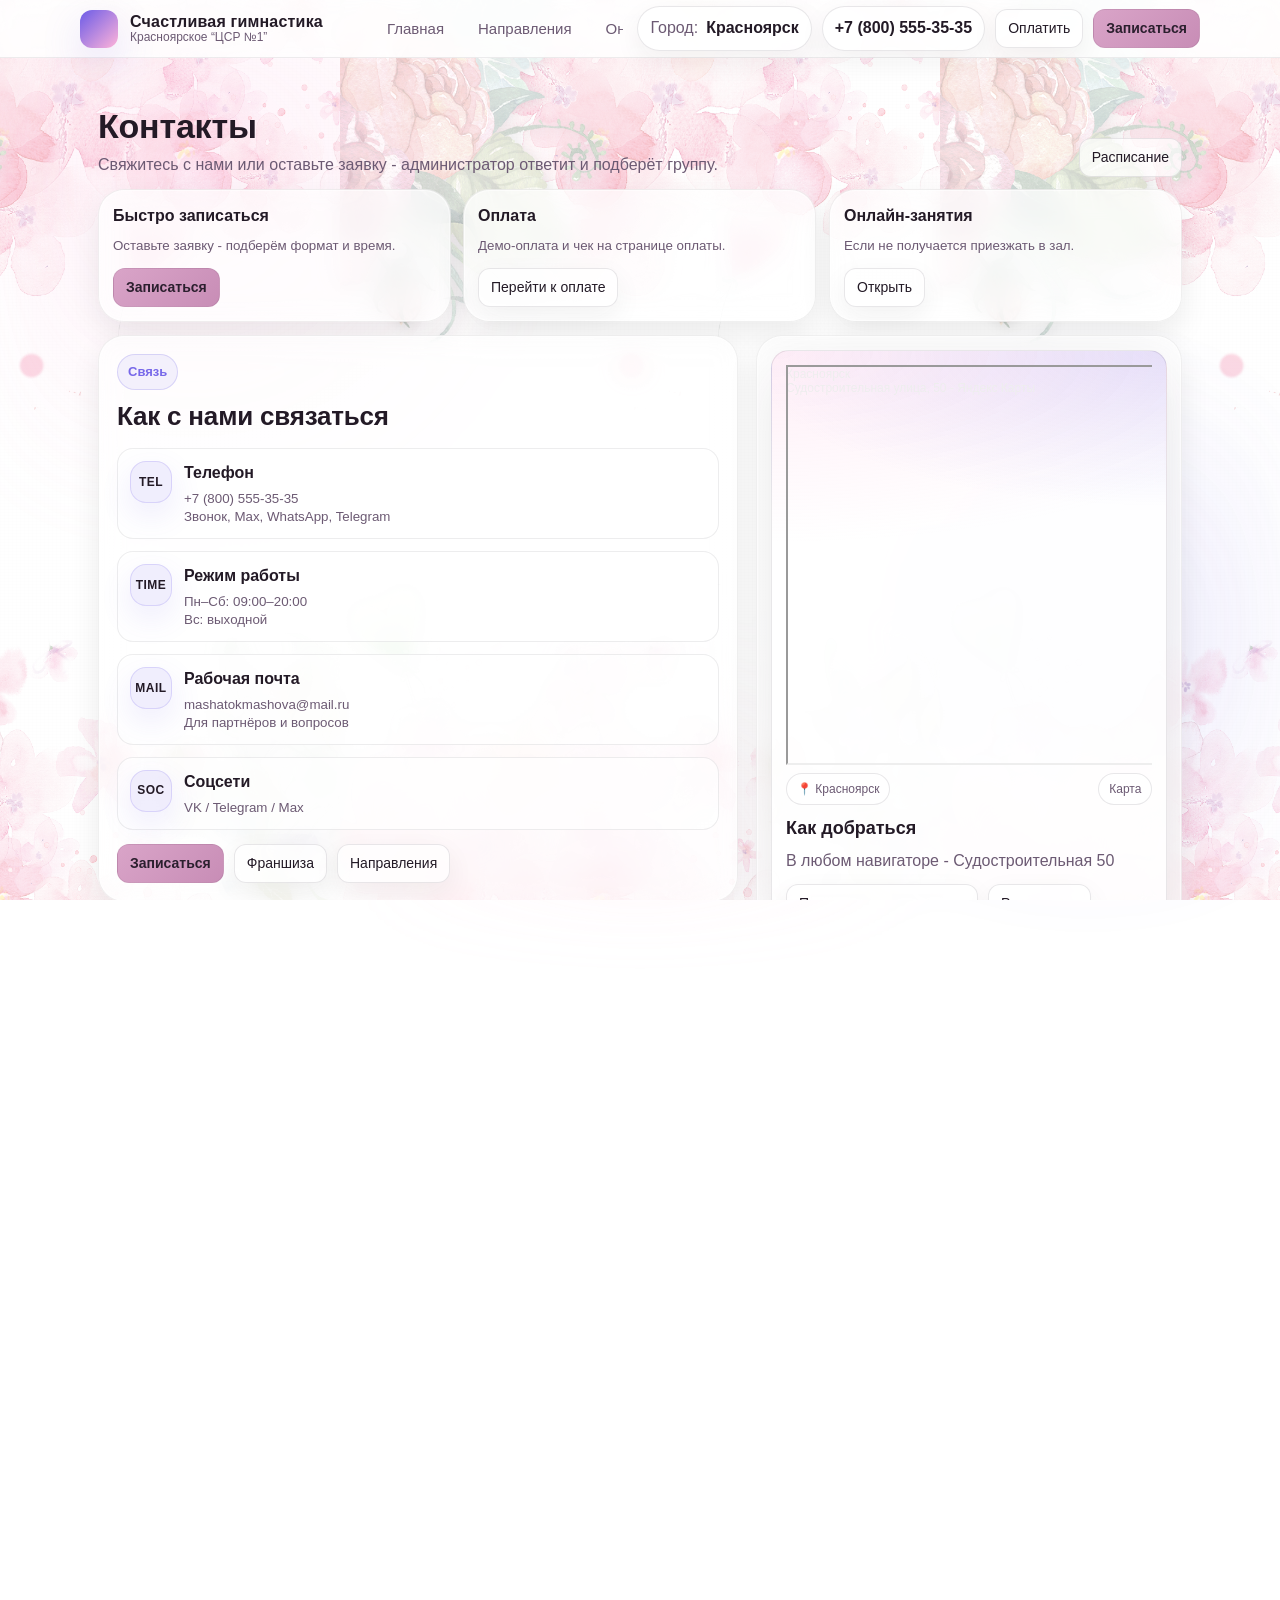
==== commit 29e74e9c: "xvatit" ====
--- a/contacts.html
+++ b/contacts.html
@@ -9,6 +9,23 @@
   <link rel="stylesheet" href="assets/css/style.css" />
 
   <style>
+.mobileNav{
+  display:none;
+  position:absolute;
+  top:70px;
+  left:0;
+  right:0;
+  background:white;
+  padding:16px;
+  z-index:1000;
+  box-shadow:0 10px 30px rgba(0,0,0,.1);
+}
+
+.mobileNav.open{
+  display:flex;
+  flex-direction:column;
+  gap:10px;
+}
     .contactGrid{
       display:grid;
       grid-template-columns: 1.2fr .8fr;
--- a/assets/css/style.css
+++ b/assets/css/style.css
@@ -2520,3 +2520,174 @@
   from{ transform: rotate(0deg); }
   to{ transform: rotate(360deg); }
 }
+.mobileNav{  
+  display:none;  
+  position:absolute;  
+  top:70px;  
+  left:0;  
+  right:0;  
+  background:white;  
+  padding:16px;  
+  z-index:1000;  
+  box-shadow:0 10px 30px rgba(0,0,0,.1);  
+}  
+
+.mobileNav.open{  
+  display:flex;  
+  flex-direction:column;  
+  gap:10px;  
+}
+/* под мобилу */
+@media (max-width: 768px){
+
+  .cards,
+  .team-grid,
+  .grid2,
+  .split,
+  .footer__grid{
+    display: grid !important;
+    grid-template-columns: 1fr !important;
+    gap: 14px !important;
+  }
+
+  .card,
+  .tile,
+  .team-main,
+  .team-info-card{
+    width: 100% !important;
+    max-width: 100% !important;
+    grid-column: auto !important;
+  }
+
+  /* team */
+  .team-grid{
+    grid-template-columns: 1fr !important;
+  }
+
+  .team-main{
+    grid-column: auto !important;
+  }
+
+  .team-row{
+    width: 100% !important;
+  }
+
+  .team-info{
+    min-width: 0 !important;
+    width: 100% !important;
+  }
+
+  .team-btn{
+    width: 100% !important;
+    margin-top: 10px !important;
+    margin-left: 0 !important;
+  }
+
+  .team-col{
+    width: 100% !important;
+  }
+
+  .hero__grid,
+  .payWrap,
+  .contactGrid,
+  .dirGrid{
+    display: grid !important;
+    grid-template-columns: 1fr !important;
+    gap: 16px !important;
+  }
+
+  .form,
+  .payCard,
+  .onlineForm,
+  .contactForm{
+    width: 100% !important;
+    max-width: 100% !important;
+  }
+
+  .input,
+  .select,
+  .textarea,
+  button,
+  .btn{
+    max-width: 100% !important;
+  }
+
+  .form__actions,
+  .hero__actions,
+  .dirActions{
+    display: flex !important;
+    flex-direction: column !important;
+    align-items: stretch !important;
+    gap: 10px !important;
+  }
+
+  .form__actions .btn,
+  .hero__actions .btn,
+  .dirActions .btn{
+    width: 100% !important;
+  }
+
+  .tableWrap{
+    overflow-x: auto !important;
+  }
+
+  img{
+    max-width: 100% !important;
+    height: auto !important;
+  }
+
+  .footer__grid{
+    grid-template-columns: 1fr !important;
+  }
+
+  .pageDecor__item,
+  .heroDecor{
+    opacity: .35 !important;
+  }
+}
+
+@media (max-width: 480px){
+
+  .container{
+    width: 92% !important;
+    max-width: 92% !important;
+    padding: 0 !important;
+  }
+
+  .h1,
+  h1{
+    font-size: 32px !important;
+    line-height: 1.15 !important;
+  }
+
+  .h2,
+  h2{
+    font-size: 26px !important;
+    line-height: 1.15 !important;
+  }
+
+  .card,
+  .tile{
+    padding: 16px !important;
+    border-radius: 20px !important;
+  }
+
+  .avatar{
+    width: 56px !important;
+    height: 56px !important;
+  }
+
+  .avatar-lg{
+    width: 72px !important;
+    height: 72px !important;
+  }
+
+  .pill{
+    max-width: 100%;
+  }
+
+  .btn,
+  .btn--sm{
+    min-height: 44px;
+  }
+}
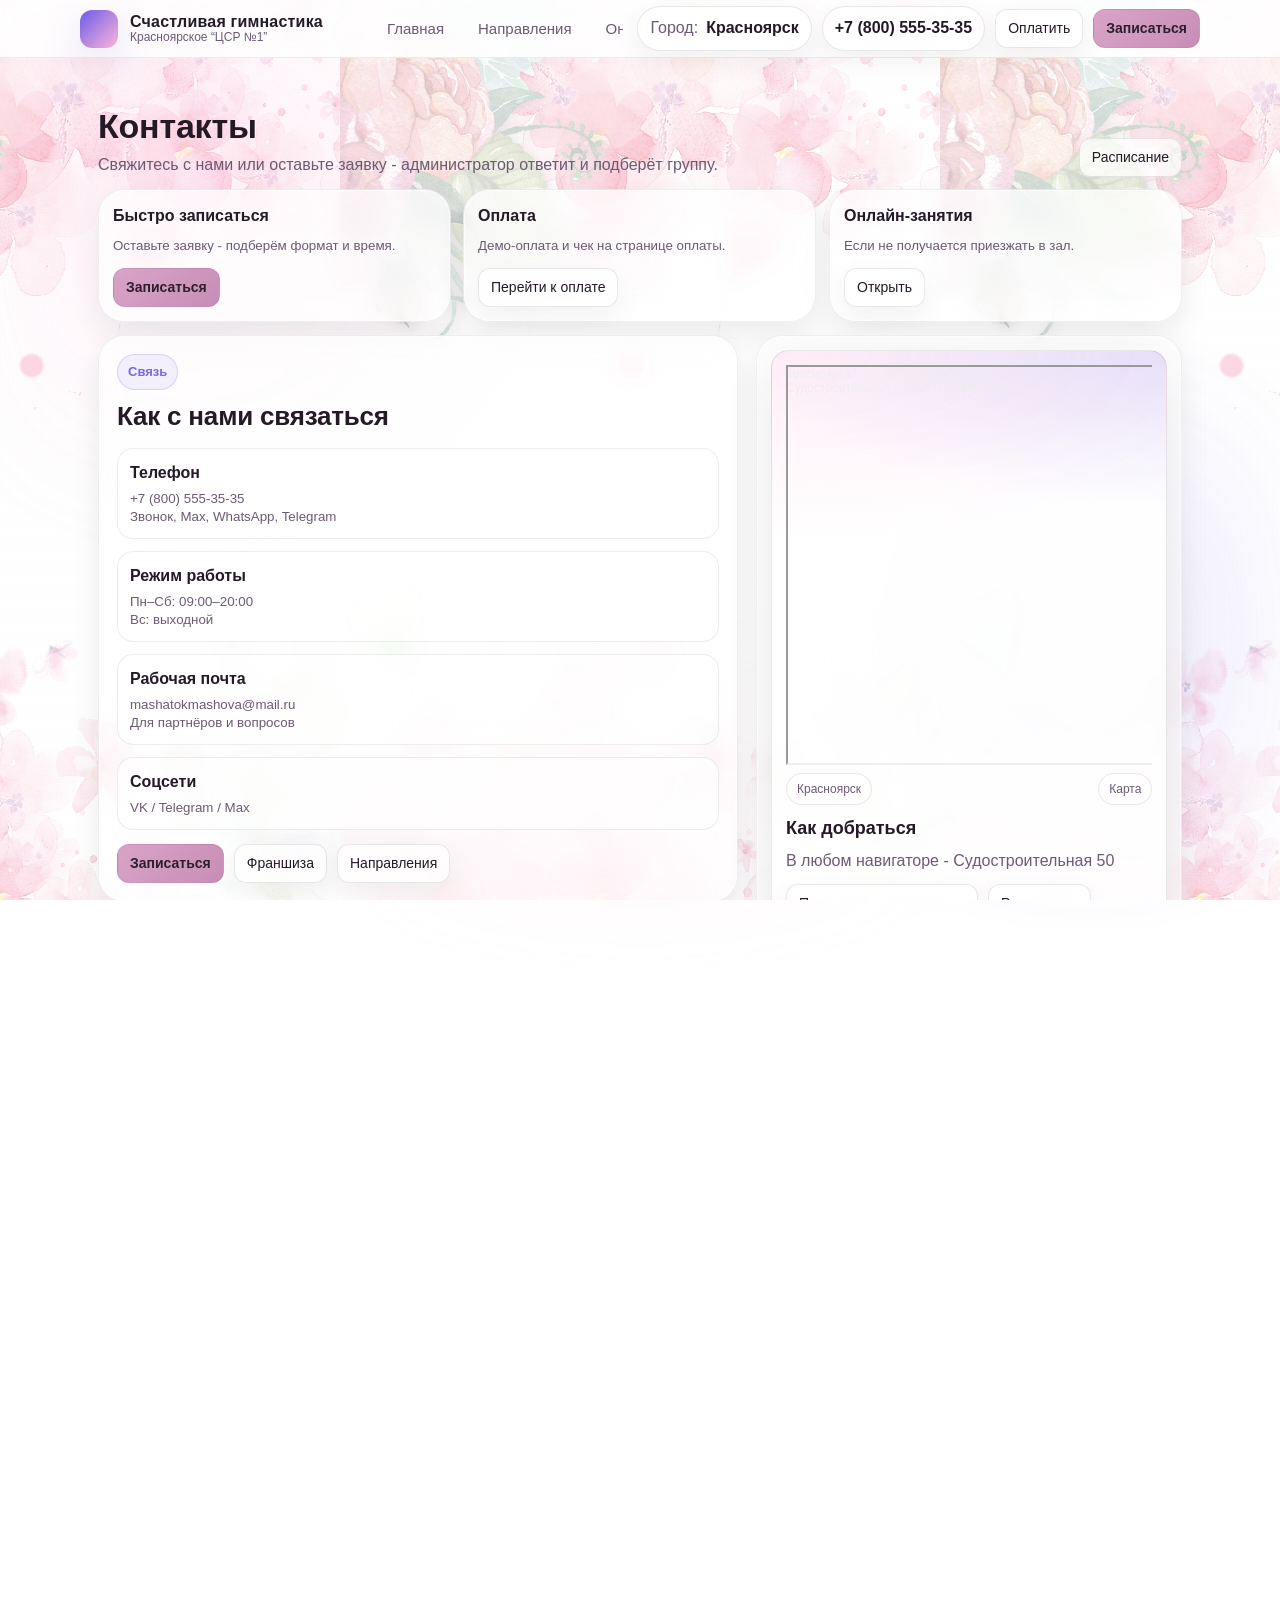
==== commit d45a1715: "extra fix" ====
--- a/contacts.html
+++ b/contacts.html
@@ -256,7 +256,6 @@
 
           <div class="contactList">
             <div class="cItem">
-              <div class="cIcon">TEL</div>
               <div class="cBody">
                 <strong>Телефон</strong>
                 <small><a href="tel:+78005553535">+7 (800) 555-35-35</a></small>
@@ -265,7 +264,6 @@
             </div>
 
             <div class="cItem">
-              <div class="cIcon">TIME</div>
               <div class="cBody">
                 <strong>Режим работы</strong>
                 <small>Пн–Сб: 09:00–20:00</small>
@@ -274,7 +272,6 @@
             </div>
 
             <div class="cItem">
-              <div class="cIcon">MAIL</div>
               <div class="cBody">
                 <strong>Рабочая почта</strong>
                 <small><a href="mailto:info@gymnastika-demo.ru">mashatokmashova@mail.ru</a></small>
@@ -283,7 +280,6 @@
             </div>
 
             <div class="cItem">
-              <div class="cIcon">SOC</div>
               <div class="cBody">
                 <strong>Соцсети</strong>
                 <small>VK / Telegram / Max</small>
@@ -303,7 +299,7 @@
             <div class="mapMock">
               <div style="position:relative;overflow:hidden;"><a href="https://yandex.ru/maps/62/krasnoyarsk/?utm_medium=mapframe&utm_source=maps" style="color:#eee;font-size:12px;position:absolute;top:0px;">Красноярск</a><a href="https://yandex.ru/maps/62/krasnoyarsk/house/sudostroitelnaya_ulitsa_50/bUsYfgRpQEAOQFtvfXV5cHtnZg==/?ll=92.840199%2C55.982173&utm_medium=mapframe&utm_source=maps&z=18.6" style="color:#eee;font-size:12px;position:absolute;top:14px;">Судостроительная улица, 50 - Яндекс Карты</a><iframe src="https://yandex.ru/map-widget/v1/?ll=92.840199%2C55.982173&mode=whatshere&whatshere%5Bpoint%5D=92.839591%2C55.981780&whatshere%5Bzoom%5D=17&z=18.6" width="560" height="400" frameborder="1" allowfullscreen="true" style="position:relative;"></iframe></div>
               <div class="mapMockTop">
-                <span class="mapPin">📍 Красноярск</span>
+                <span class="mapPin"> Красноярск</span>
                 <span class="mapPin">Карта</span>
               </div>
 
@@ -378,29 +374,39 @@
   </main>
 
   <footer class="footer">
-    <div class="container">
-      <div class="footer__grid">
-        <div class="card" style="padding:14px;">
+  <div class="container">
+    <div class="card footer-merged">
+      <div class="footer-merged__main">
+        <div class="footer-merged__left">
           <strong>Счастливая гимнастика</strong><br/>
           <small>Онлайн-запись • расписание • цены • тренеры • события</small>
+
           <div class="footlinks">
             <a href="directions.html">Направления</a>
             <a href="infocenter.html">Инфоцентр</a>
             <a href="contacts.html">Контакты</a>
           </div>
         </div>
-        <div class="card" style="padding:14px;">
-          <div><small>Телефон</small><br/><a href="tel:+78005553535"><strong>+7 (800) 555-35-35</strong></a></div>
-          <div style="margin-top:10px;"><small>Оплата</small><br/>
+
+        <div class="footer-merged__right">
+          <div>
+            <small>Телефон</small><br/>
+            <a href="tel:+79233554158"><strong>+7 (800) 555-35-35</strong></a>
+          </div>
+
+          <div class="footer-merged__pay">
+            <small>Оплата</small><br/>
             <a class="btn btn--sm" href="pay.html" target="_blank" rel="noopener">Перейти к оплате</a>
           </div>
         </div>
       </div>
-      <div style="margin-top:12px; color:var(--muted); font-size:12px;">
+
+      <div class="footer-merged__copy">
         © <span id="y"></span> КРОО “ЦСР №1”. Все права защищены.
       </div>
     </div>
-  </footer>
+  </div>
+</footer>
 
   <div class="modal" data-modal aria-hidden="true">
     <div class="modal__card">
--- a/assets/css/style.css
+++ b/assets/css/style.css
@@ -2691,3 +2691,197 @@
     min-height: 44px;
   }
 }
+.franchise-layout{
+  display:grid;
+  grid-template-columns:minmax(0, 1.65fr) minmax(320px, .95fr);
+  gap:24px;
+  align-items:start;
+}
+
+.franchise-main-card{
+  padding:18px;
+  min-width:0;
+}
+
+.franchise-title{
+  font-size:34px;
+  margin:8px 0 0;
+}
+
+.franchise-ribbon{
+  margin-top:12px;
+}
+
+.franchise-inner-card{
+  padding:16px;
+  margin-top:12px;
+}
+
+.franchise-inner-title{
+  margin:0 0 8px;
+}
+
+.franchise-table-wrap{
+  margin-top:10px;
+}
+
+.franchise-form-card{
+  min-width:0;
+}
+
+.franchise-footer-card{
+  padding:14px;
+}
+
+.franchise-footer-pay{
+  margin-top:10px;
+}
+
+.franchise-footer-copy{
+  margin-top:12px;
+  color:var(--muted);
+  font-size:12px;
+}
+
+@media (max-width: 980px){
+  .franchise-layout{
+    grid-template-columns:1fr;
+  }
+
+  .franchise-form-card,
+  .franchise-main-card{
+    width:100%;
+    max-width:100%;
+  }
+}
+
+@media (max-width: 768px){
+  .franchise-layout{
+    display:grid !important;
+    grid-template-columns:1fr !important;
+    gap:16px !important;
+  }
+
+  .franchise-main-card,
+  .franchise-form-card{
+    width:100% !important;
+    max-width:100% !important;
+    min-width:0 !important;
+  }
+
+  .franchise-grid2{
+    grid-template-columns:1fr !important;
+    gap:12px !important;
+  }
+
+  .franchise-actions{
+    display:flex;
+    flex-direction:column;
+    gap:10px;
+    align-items:stretch;
+  }
+
+  .franchise-actions .btn{
+    width:100%;
+  }
+
+  .franchise-title{
+    font-size:28px;
+    line-height:1.15;
+  }
+
+  .franchise-ribbon{
+    width:100%;
+    overflow-x:auto !important;
+    overflow-y:hidden !important;
+    -webkit-overflow-scrolling:touch;
+    scroll-behavior:smooth;
+  }
+
+  .franchise-ribbon .benefitItem{
+    min-width:260px !important;
+  }
+
+  .franchise-table-wrap{
+    width:100%;
+    overflow-x:auto !important;
+    -webkit-overflow-scrolling:touch;
+  }
+
+  .franchise-table-wrap table{
+    min-width:520px;
+  }
+
+  .franchise-footer-card{
+    width:100%;
+  }
+}
+
+@media (max-width: 480px){
+  .franchise-title{
+    font-size:26px;
+  }
+
+  .franchise-main-card,
+  .franchise-inner-card,
+  .franchise-form-card,
+  .franchise-footer-card{
+    padding-left:14px !important;
+    padding-right:14px !important;
+  }
+
+  .franchise-ribbon .benefitItem{
+    min-width:230px !important;
+  }
+
+  .brBtn{
+    width:42px;
+    height:42px;
+  }
+}
+.footer-merged{
+  padding:18px 20px;
+}
+
+.footer-merged__main{
+  display:grid;
+  grid-template-columns:minmax(0,1fr) auto;
+  gap:24px;
+  align-items:start;
+}
+
+.footer-merged__left{
+  min-width:0;
+}
+
+.footer-merged__right{
+  min-width:220px;
+  display:flex;
+  flex-direction:column;
+  align-items:flex-start;
+}
+
+.footer-merged__pay{
+  margin-top:px;
+}
+
+.footer-merged__copy{
+  margin-top: 6px;
+  padding-top:18px;
+  border-top:1px solid rgba(35,26,38,.08);
+  color:var(--muted);
+  font-size:16px;
+}
+
+@media (max-width:768px){
+  .footer-merged__main{
+    grid-template-columns:1fr;
+  }
+
+  .footer-merged__right{
+    min-width:0;
+  }
+}
+.footer-merged .footlinks{
+  margin-top:18px !important;
+}
